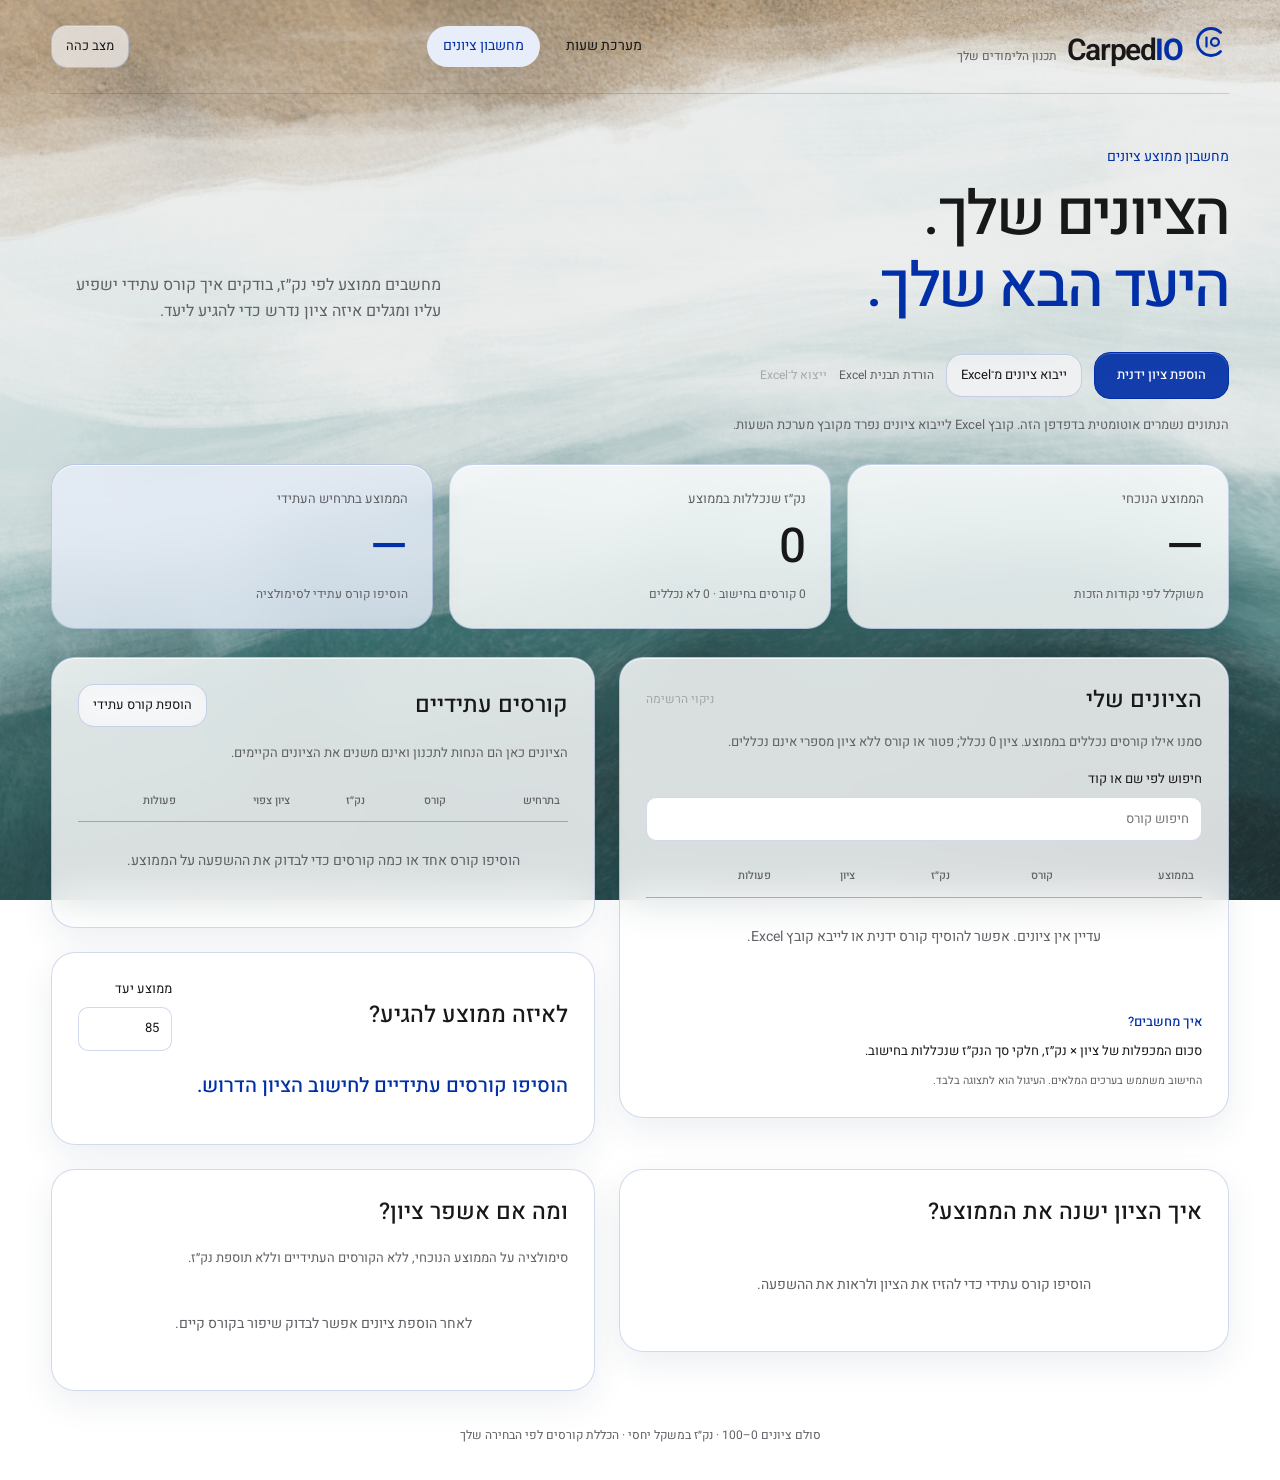
==== web/grades.html @ 7066417d "Initial commit: CarpedIO course schedule optimizer Includes a tech-debt cleanup before the first com" ====
<!doctype html>
<html lang="he" dir="rtl" data-design="cobalt">
<head>
  <meta charset="utf-8" /><meta name="viewport" content="width=device-width, initial-scale=1" />
  <meta name="color-scheme" content="light dark" /><title>CarpedIO — מחשבון ממוצע ציונים</title>
  <link rel="icon" type="image/svg+xml" href="../assets/brand/favicon.svg" />
  <link rel="stylesheet" href="styles/base.css" /><link rel="stylesheet" href="styles/cobalt.css" /><link rel="stylesheet" href="styles/grades.css" />
  <link rel="stylesheet" href="styles/brand.css" />
  <script src="scripts/brand-storage.js"></script>
  <link href="https://fonts.googleapis.com/css2?family=Heebo:wght@400;500;600;700&display=swap" rel="stylesheet" />
  <script>try { document.documentElement.dataset.theme = (globalThis.CarpedIOStorage?.read('carpedio-theme') ?? localStorage.getItem('carpedio-theme')) || (matchMedia('(prefers-color-scheme: dark)').matches ? 'dark' : 'light'); } catch {}</script>
</head>
<body class="grades-page">
  <a class="skip-link" href="#grade-workspace">דילוג למחשבון</a>
  <header class="grade-header">
    <a class="grade-brand" href="index.html" aria-label="CarpedIO — עמוד הבית"><i class="carpedio-symbol" aria-hidden="true"></i><b class="carpedio-wordmark" dir="ltr">Carped<span>IO</span></b><span class="brand-tagline">תכנון הלימודים שלך</span></a>
    <nav aria-label="ניווט ראשי"><a href="index.html#planner">מערכת שעות</a><a href="grades.html" aria-current="page">מחשבון ציונים</a></nav>
    <button class="secondary-button" id="grades-theme" type="button">החלפת מצב תצוגה</button>
  </header>
  <main id="grade-workspace">
    <div class="grade-intro"><div><p class="grade-kicker">מחשבון ממוצע ציונים</p><h1>הציונים שלך.<br><span>היעד הבא שלך.</span></h1></div>
      <p>מחשבים ממוצע לפי נק״ז, בודקים איך קורס עתידי ישפיע עליו ומגלים איזה ציון נדרש כדי להגיע ליעד.</p></div>
    <div class="grade-toolbar">
      <button class="primary-button" id="add-grade" type="button">הוספת ציון ידנית</button>
      <label class="secondary-button grade-upload" for="grade-file">ייבוא ציונים מ־Excel<input class="visually-hidden" id="grade-file" type="file" accept=".xlsx" /></label>
      <a class="text-button" href="/api/grades/template" download="grade-template.xlsx">הורדת תבנית Excel</a>
      <button class="text-button" id="export-grades" type="button" disabled>ייצוא ל־Excel</button>
    </div>
    <div id="grade-notice" class="grade-notice" role="status" aria-live="polite" hidden></div>
    <p id="grade-storage" class="grade-muted">הנתונים נשמרים אוטומטית בדפדפן הזה. קובץ Excel לייבוא ציונים נפרד מקובץ מערכת השעות.</p>
    <div class="grade-stats" aria-live="polite">
      <div class="grade-stat"><span>הממוצע הנוכחי</span><strong id="actual-average">—</strong><small>משוקלל לפי נקודות הזכות</small></div>
      <div class="grade-stat"><span>נק״ז שנכללות בממוצע</span><strong id="actual-credits">0</strong><small id="actual-count">אין קורסים לחישוב</small></div>
      <div class="grade-stat grade-stat-projected"><span>הממוצע בתרחיש העתידי</span><strong id="projected-average">—</strong><small id="projected-delta">הוסיפו קורס עתידי לסימולציה</small></div>
    </div>
    <div class="grade-layout">
      <section class="grade-panel grade-ledger" aria-labelledby="actual-title">
        <div class="grade-panel-heading"><h2 id="actual-title">הציונים שלי</h2><button id="clear-grades" class="text-button" type="button" disabled>ניקוי הרשימה</button></div>
        <p class="grade-muted">סמנו אילו קורסים נכללים בממוצע. ציון 0 נכלל; פטור או קורס ללא ציון מספרי אינם נכללים.</p>
        <label class="grade-filter">חיפוש לפי שם או קוד<input id="grade-filter" type="search" placeholder="חיפוש קורס" /></label>
        <div class="grade-table-scroll"><table class="grade-table"><caption class="visually-hidden">קורסים וציונים נוכחיים</caption><thead><tr><th>בממוצע</th><th>קורס</th><th>נק״ז</th><th>ציון</th><th>פעולות</th></tr></thead><tbody id="actual-rows"></tbody></table></div>
        <p id="actual-empty" class="grade-empty">עדיין אין ציונים. אפשר להוסיף קורס ידנית או לייבא קובץ Excel.</p>
        <p id="grade-duplicates" class="grade-notice" hidden></p>
        <div class="grade-formula"><span>איך מחשבים?</span><p>סכום המכפלות של ציון × נק״ז, חלקי סך הנק״ז שנכללות בחישוב.</p><small>החישוב משתמש בערכים המלאים. העיגול הוא לתצוגה בלבד.</small></div>
      </section>
      <div class="grade-scenarios">
        <section class="grade-panel" aria-labelledby="future-title">
          <div class="grade-panel-heading"><h2 id="future-title">קורסים עתידיים</h2><button id="add-future" class="secondary-button" type="button">הוספת קורס עתידי</button></div>
          <p class="grade-muted">הציונים כאן הם הנחות לתכנון ואינם משנים את הציונים הקיימים.</p>
          <div class="grade-table-scroll"><table class="grade-table"><caption class="visually-hidden">קורסים בתרחיש העתידי</caption><thead><tr><th>בתרחיש</th><th>קורס</th><th>נק״ז</th><th>ציון צפוי</th><th>פעולות</th></tr></thead><tbody id="planned-rows"></tbody></table></div>
          <p id="future-empty" class="grade-empty">הוסיפו קורס אחד או כמה קורסים כדי לבדוק את ההשפעה על הממוצע.</p>
        </section>
        <section class="grade-panel grade-target-panel" aria-labelledby="target-title">
          <div class="grade-panel-heading"><h2 id="target-title">לאיזה ממוצע להגיע?</h2><label class="grade-target-label">ממוצע יעד<input id="grade-target" type="number" min="0" max="100" step="0.01" value="85" required /></label></div>
          <p id="target-result" class="grade-target-result" aria-live="polite">הוסיפו קורסים עתידיים לחישוב הציון הדרוש.</p>
          <p id="target-detail" class="grade-muted"></p>
          <p id="target-maximum" class="grade-muted"></p>
        </section>
      </div>
    </div>
    <div class="grade-analysis-grid">
      <section class="grade-panel" aria-labelledby="impact-title">
        <h2 id="impact-title">איך הציון ישנה את הממוצע?</h2>
        <div id="impact-empty" class="grade-empty">הוסיפו קורס עתידי כדי להזיז את הציון ולראות את ההשפעה.</div>
        <div id="impact-controls" hidden>
          <label>קורס לבדיקה<select id="focus-course"></select></label>
          <div class="grade-slider-label"><label for="scenario-grade">ציון צפוי</label><output id="scenario-value" for="scenario-grade"></output></div>
          <input id="scenario-grade" type="range" min="0" max="100" step="1" value="85" />
          <div class="grade-range-labels"><span>0</span><span>100</span></div>
          <div id="impact-chart"></div>
          <p id="focus-target" class="grade-target-result" aria-live="polite"></p>
          <p class="grade-muted">שאר הקורסים העתידיים נשארים בציונים הצפויים שהזנת. ציר הממוצע מותאם לטווח השינוי. הקו המקווקו, אם מוצג, מסמן את ממוצע היעד.</p>
        </div>
      </section>
      <section class="grade-panel" aria-labelledby="retake-title">
        <h2 id="retake-title">ומה אם אשפר ציון?</h2><p class="grade-muted">סימולציה על הממוצע הנוכחי, ללא הקורסים העתידיים וללא תוספת נק״ז.</p>
        <p id="retake-empty" class="grade-empty">לאחר הוספת ציונים אפשר לבדוק שיפור בקורס קיים.</p>
        <div id="retake-controls" hidden>
          <label>קורס לשיפור<select id="retake-course"></select></label>
          <div class="grade-two-fields"><label>ציון חדש<input id="retake-grade" type="number" min="0" max="100" step="0.1" value="90" /></label>
            <label>איך מחליפים את הציון?<select id="retake-policy"><option value="replace">הציון החדש מחליף את הישן</option><option value="highest">הגבוה מבין שני הציונים</option></select></label></div>
          <p id="retake-result" class="grade-target-result" aria-live="polite"></p>
          <p class="grade-muted">בחרו את הכלל שמתאים למוסד שלכם. השינוי כאן הוא לצורך בדיקה בלבד.</p>
        </div>
      </section>
    </div>
    <div class="grade-undo" id="grade-undo-bar" hidden><span>הרשימה עודכנה.</span><button id="undo-grades" class="secondary-button" type="button">ביטול השינוי האחרון</button></div>
    <footer class="grade-footer">סולם ציונים 0–100 · נק״ז במשקל יחסי · הכללת קורסים לפי הבחירה שלך</footer>
  </main>

  <dialog id="grade-editor" aria-labelledby="grade-editor-title">
    <div class="grade-panel-heading"><h2 id="grade-editor-title">הוספת ציון</h2><button id="close-grade-editor" class="text-button" type="button">סגירה</button></div>
    <form id="grade-record-form">
      <label>שם הקורס<input name="name" required maxlength="200" /></label>
      <label>קוד קורס (אופציונלי)<input name="code" maxlength="80" dir="ltr" /></label>
      <div class="grade-two-fields"><label>נק״ז<input name="credits" type="number" min="0" max="1000" step="any" required /></label><label><span id="editor-grade-label">ציון</span><input name="grade" type="number" min="0" max="100" step="any" /></label></div>
      <label class="grade-check"><input name="included" type="checkbox" checked /><span id="editor-included-label">נכלל בממוצע</span></label>
      <p class="grade-muted" id="editor-grade-help">לפטור או לקורס ללא ציון מספרי, השאירו את הציון ריק והסירו את הסימון.</p>
      <p id="grade-editor-error" class="grade-error" role="alert" hidden></p>
      <button class="primary-button" type="submit">שמירת הקורס</button>
    </form>
  </dialog>
  <dialog id="grade-import-dialog" aria-labelledby="grade-import-title">
    <div class="grade-panel-heading"><h2 id="grade-import-title">בדיקת קובץ הציונים</h2><button id="close-grade-import" class="text-button" type="button">סגירה</button></div>
    <p class="grade-muted" id="grade-import-file"></p>
    <div class="grade-import-options">
      <label>גיליון<select id="import-sheet"></select></label><label>שורת כותרות<select id="import-header"></select></label>
      <label>לאן לייבא?<select id="import-destination"><option value="actual">ציונים קיימים</option><option value="planned">תרחיש עתידי</option></select></label>
      <label>אופן הייבוא<select id="import-mode"><option value="append">הוספה לרשימה</option><option value="replace">החלפת הרשימה</option></select></label>
    </div>
    <h3>התאמת העמודות</h3><div id="import-mapping" class="grade-import-options"></div>
    <p class="grade-muted">בחרו את השורות לייבוא. קורסים ללא ציון מספרי יוצעו כלא נכללים בממוצע. נוסחאות נקראות לפי הערכים שנשמרו ב־Excel.</p>
    <div class="grade-import-actions"><label class="grade-check"><input id="import-select-all" type="checkbox" checked />בחירת כל השורות</label><button id="exclude-import-errors" class="text-button" type="button">ביטול בחירת שורות שגויות</button></div>
    <p id="import-status" role="status" aria-live="polite"></p>
    <div class="grade-table-scroll grade-preview"><table class="grade-table"><caption class="visually-hidden">תצוגה מקדימה של הייבוא</caption><thead><tr><th>לייבא</th><th>שורה</th><th>קורס</th><th>נק״ז</th><th>ציון</th><th>מצב</th></tr></thead><tbody id="import-preview"></tbody></table></div>
    <p id="import-error" class="grade-error" role="alert" hidden></p>
    <button id="commit-import" class="primary-button" type="button" disabled>ייבוא השורות שנבחרו</button>
  </dialog>
  <noscript><p>יש להפעיל JavaScript כדי להשתמש במחשבון.</p></noscript>
  <script type="module" src="scripts/grades.js"></script>
</body></html>
---- web/styles/base.css ----
/* CarpedIO — base styles, cobalt palette, course colors, light and dark modes. */
:root,[data-theme="light"] {
 color-scheme:light;
 --bg:#FFFFFF;--surface:#FFFFFF;--surface-soft:#F7F7F8;--glass:rgba(255,255,255,.95);
 --ink:#181818;--muted:#606066;--faint:#606066;--line:#D5D5DA;
 --accent:#002FA7;--accent-soft:#E7EDF9;--on-accent:#FFFFFF;--button:#002FA7;--button-hover:#002684;
 --signal:#E7EDF9;--signal-ink:#002FA7;--metal:#002FA7;--focus:#556e36;
 --shadow:none;--float-shadow:0 28px 60px rgba(24,35,16,.16);
 --error:#8e3428;--error-bg:#f8e3dc;--overlay:rgba(15,22,12,.6);
 --event-0:#e0eacf;--event-ink-0:#384c26;--event-edge-0:#8c9f6a;
 --event-1:#e5e2ef;--event-ink-1:#56466c;--event-edge-1:#a399b6;
 --event-2:#eee2d2;--event-ink-2:#73512c;--event-edge-2:#b89a76;
 --event-3:#dce9e7;--event-ink-3:#305b59;--event-edge-3:#7caaa5;
 --event-4:#efdedc;--event-ink-4:#774e47;--event-edge-4:#b5867f;
 --card-one:#E7EDF9;--card-two:#F0F0F2;--card-three:#D6E0F5;--card-ink:#181818;--card-line:rgba(33,44,28,.19);
 
 --radius:0px;--ease:cubic-bezier(.22,1,.36,1);--page-gutter:4.4vw;--header-height:88px;
}
[data-theme="dark"] {
 color-scheme:dark;
 --bg:#15171D;--surface:#1B1F29;--surface-soft:#252B39;--glass:rgba(21,23,29,.95);
 --ink:#F2F3F7;--muted:#B1B8C7;--faint:#B1B8C7;--line:#424A5B;
 --accent:#9AB8FF;--accent-soft:#293958;--on-accent:#122652;--button:#9AB8FF;--button-hover:#BAD0FF;
 --signal:#293958;--signal-ink:#F2F3F7;--metal:#9AB8FF;--focus:#d1e4ad;
 --shadow:0 4px 20px rgba(0,0,0,.08);--float-shadow:0 28px 60px rgba(0,0,0,.4);
 --error:#f2b6a5;--error-bg:#412b23;--overlay:rgba(0,0,0,.7);
 --event-0:#313d25;--event-ink-0:#deebc6;--event-edge-0:#879b64;
 --event-1:#36313d;--event-ink-1:#ded3eb;--event-edge-1:#9986ae;
 --event-2:#42382b;--event-ink-2:#ead8bb;--event-edge-2:#ad9270;
 --event-3:#293c39;--event-ink-3:#c2dfd7;--event-edge-3:#83a69e;
 --event-4:#42312c;--event-ink-4:#ebc8bc;--event-edge-4:#ba8c7c;
 --card-one:#293958;--card-two:#2D3443;--card-three:#28334E;--card-ink:#F2F3F7;--card-line:rgba(33,44,28,.2);
 
}
*,*::before,*::after{box-sizing:border-box}
html{scroll-behavior:smooth;scroll-padding-top:calc(var(--header-height) + 20px)}
body{margin:0;background:var(--bg);color:var(--ink);font:14px/1.65 "Heebo","Arial",sans-serif;-webkit-font-smoothing:antialiased}
body,header,section,footer,button,input,a,div,span,p,h1,h2,h3,svg{transition:background-color .45s var(--ease),color .45s var(--ease),border-color .45s var(--ease),box-shadow .45s var(--ease)}
button,input{font:inherit}button{cursor:pointer}button:disabled{cursor:not-allowed;opacity:.45}
a{color:inherit;text-decoration:none}button,a{-webkit-tap-highlight-color:transparent}
h1,h2,h3,h4,p{margin:0}h2,h3,h4{font-weight:500}svg{width:20px;height:20px;fill:none;stroke:currentColor;stroke-width:1.5;stroke-linecap:round;stroke-linejoin:round;flex-shrink:0}
button{transition:background-color .3s var(--ease),color .3s var(--ease),border-color .3s var(--ease),transform .4s var(--ease),box-shadow .4s var(--ease)}
button:active:not(:disabled){transform:scale(.98)}
:focus-visible{outline:2px solid var(--focus);outline-offset:5px}
::selection{background:var(--accent);color:var(--bg)}
[hidden]{display:none!important}
.visually-hidden{position:absolute;width:1px;height:1px;padding:0;margin:-1px;overflow:hidden;clip-path:inset(50%);white-space:nowrap;border:0}
.skip-link{position:fixed;top:-90px;right:20px;background:var(--surface);padding:15px;z-index:100}.skip-link:focus{top:10px}
.site-header{position:sticky;top:0;z-index:20;height:var(--header-height);padding:0 var(--page-gutter);display:flex;align-items:center;justify-content:space-between;gap:25px;border-bottom:1px solid var(--line);background:var(--bg)}
.site-header.is-scrolled{background:var(--glass);backdrop-filter:blur(18px);box-shadow:var(--shadow)}
.brand{display:flex;align-items:center;gap:12px;font:600 36px/1 Arial,sans-serif;letter-spacing:-2.5px}.brand-dot{color:var(--metal)}
.brand-symbol{display:flex;gap:3px;align-items:end;width:24px;height:26px;transform:skewY(-18deg)}.brand-symbol i{display:block;width:5px;height:100%;background:var(--accent)}.brand-symbol i:nth-child(2){height:72%}.brand-symbol i:nth-child(3){height:44%}
.header-nav{display:flex;gap:35px;font-size:12px}.header-nav a{position:relative;padding:10px 0;color:var(--muted)}.header-nav a::after{content:"";height:1px;position:absolute;bottom:2px;inset-inline:0;background:var(--ink);transform:scaleX(0);transform-origin:right;transition:transform .4s var(--ease)}.header-nav a:hover::after,.header-nav a[aria-current="location"]::after{transform:scaleX(1)}.header-nav a:hover{color:var(--ink)}
.header-actions{display:flex;align-items:center;gap:18px}.header-divider{height:19px;width:1px;background:var(--line)}
.icon-button{display:inline-grid;place-items:center;width:38px;height:38px;border:1px solid var(--line);border-radius:50%;background:transparent;color:var(--ink);padding:0;font-size:25px}.icon-button:hover{background:var(--accent-soft);transform:rotate(-12deg)}
.sun-icon{display:none}[data-theme="dark"] .sun-icon{display:block}[data-theme="dark"] .moon-icon{display:none}
.text-button{border:0;background:transparent;color:var(--muted);padding:5px 0;font-size:12px}.text-button:hover{color:var(--accent)}
.motion-toggle{display:flex;align-items:center;gap:7px;font-size:11px}.motion-toggle>span:first-child{font-size:16px}
.page-shell{width:100%;overflow:clip}
.hero{position:relative;margin:0 var(--page-gutter);min-height:min(800px,calc(100svh - 88px));display:grid;grid-template-columns:1fr 1fr;align-items:center;padding:86px 0 80px;isolation:isolate}
.hero-topline{position:absolute;inset:28px 0 auto;display:flex;justify-content:space-between;align-items:center;gap:20px}
.eyebrow{display:flex;align-items:center;gap:10px;font:10px/1.5 "Heebo",Arial,sans-serif;letter-spacing:.12em;color:var(--muted)}
.status-dot{display:inline-block;width:6px;height:6px;background:var(--accent);border-radius:50%;flex-shrink:0}
.edition{font-size:9px;color:var(--muted);letter-spacing:.15em}
.hero-copy{position:relative;z-index:2;padding-top:30px}
.hero-kicker{font-size:13px;margin-bottom:23px;color:var(--muted)}
h1{font-size:clamp(70px,8.1vw,132px);font-weight:400;line-height:1.08;letter-spacing:-.07em}
.title-line{display:block}.title-accent{color:var(--accent)}
.hero-description{font-size:17px;font-weight:300;line-height:1.85;margin-top:30px;color:var(--muted)}
.hero-actions{display:flex;align-items:center;gap:28px;margin-top:33px}
.hero-cta{display:inline-flex;align-items:center;gap:30px;border:1px solid var(--button);background:var(--button);color:var(--on-accent);padding:8px 22px 8px 8px;border-radius:40px;font-size:13px;white-space:nowrap;transition:gap .4s var(--ease),background-color .4s var(--ease)}
.circle-arrow{display:grid;place-items:center;width:38px;height:38px;border-radius:50%;background:var(--on-accent);color:var(--button);font-size:25px;transition:transform .45s var(--ease)}
.hero-cta:hover{gap:40px;background:var(--button-hover)}.hero-cta:hover .circle-arrow{transform:rotate(-45deg)}
.hero-secondary{font-size:12px;border-bottom:1px solid var(--line);padding:10px 0}.hero-secondary span{margin-inline-start:10px}
.hero-art{position:relative;aspect-ratio:1/1;width:100%;max-width:670px;transform:translateY(var(--art-scroll,0px));direction:ltr;justify-self:center}
.hero-art::before{content:"";position:absolute;inset:4%;background:radial-gradient(ellipse,var(--sculpture-glow),transparent 65%);z-index:-1}
.sculpture-wrap{width:100%;height:100%;transform:perspective(1000px) rotateX(var(--tilt-y,0deg)) rotateY(var(--tilt-x,0deg));transition:transform .7s var(--ease)}
.time-sculpture{width:100%;height:100%;overflow:visible;stroke:none;filter:drop-shadow(0 32px 25px var(--sculpture-glow))}
.sculpture-faces polygon{fill:color-mix(in srgb,var(--sculpture-highlight) var(--facet),var(--sculpture-shadow));stroke:color-mix(in srgb,var(--sculpture-highlight) var(--facet),var(--sculpture-shadow));stroke-width:.4}
.sculpture-orbit{stroke:var(--line);stroke-width:.65;fill:none}.orbit-point{fill:var(--accent)}
.art-coordinate{position:absolute;inset:6% 5% auto;display:flex;justify-content:space-between;font-size:9px;letter-spacing:.1em;color:var(--muted)}
.orbit-caption{position:absolute;bottom:16%;left:4%;display:flex;gap:14px;align-items:center;font:italic 16px/1.2 Georgia,serif;color:var(--accent)}
.orbit-mark{font:40px/1 Arial,sans-serif;display:block}.art-baseline{position:absolute;bottom:5%;left:20%;font-size:8px;letter-spacing:.2em;color:var(--muted)}
.art-cross{position:absolute;color:var(--metal);font:20px monospace}.cross-one{right:2%;top:30%}.cross-two{left:9%;top:25%}
.hero-bottom{position:absolute;inset:auto 0 0;padding:21px 0;border-top:1px solid var(--line);display:flex;justify-content:space-between;gap:16px;color:var(--muted);font-size:10px}
.hero-bottom>span:last-child{font-size:9px;letter-spacing:.12em}.scroll-cue{display:flex;align-items:center;gap:24px}.scroll-cue>span:last-child{font-size:17px}
.rhythms-section{padding:110px var(--page-gutter) 95px}
.editorial-heading{display:grid;grid-template-columns:1fr 1.6fr .8fr;align-items:start;gap:30px;margin-bottom:46px}
.editorial-heading h2{font-size:clamp(30px,3.5vw,54px);line-height:1.3;letter-spacing:-.04em}.editorial-heading h2 span{color:var(--muted)}.editorial-heading p{color:var(--muted);font-size:13px;padding-top:8px}
.rhythm-grid{display:grid;grid-template-columns:repeat(3,1fr);gap:18px}
.rhythm-card{display:flex;flex-direction:column;align-items:stretch;text-align:start;border:1px solid transparent;border-radius:3px;background:var(--card-one);color:var(--card-ink);padding:25px 28px;min-width:0;position:relative;overflow:hidden}
.rhythm-morning{background:var(--card-two)}.rhythm-flow{background:var(--card-three)}
.rhythm-card:hover{transform:translateY(-7px)}.rhythm-card[aria-pressed="true"]{outline:2px solid var(--accent);outline-offset:5px}
.rhythm-top{display:flex;justify-content:space-between;align-items:center;font-size:9px;letter-spacing:.08em}.card-arrow{display:grid;place-items:center;border:1px solid var(--card-line);width:34px;height:34px;border-radius:50%;font-size:21px;transition:transform .4s var(--ease)}.rhythm-card:hover .card-arrow{transform:rotate(-45deg)}
.rhythm-art{position:relative;display:flex;align-items:center;justify-content:center;gap:8px;height:140px;margin:16px 0 10px}
.rhythm-art i{display:block;border:1px solid var(--card-ink);width:29px;height:75px;border-radius:30px;opacity:.7;transition:transform .7s var(--ease),height .7s var(--ease);transform:rotate(24deg)}
.rhythm-compact .rhythm-art i:nth-child(2){height:95px}.rhythm-compact .rhythm-art i:nth-child(3){height:110px}.rhythm-compact .rhythm-art i:nth-child(4){height:95px}
.rhythm-compact .rhythm-art i:nth-child(n+4){border-style:dashed;opacity:.28}
.rhythm-morning .rhythm-art i{position:absolute;width:110px;height:110px;border-radius:50%;transform:translateX(calc((var(--i) - 2)*13px)) scale(calc(.6 + var(--i)*.1))}
.rhythm-art i:nth-child(1){--i:0}.rhythm-art i:nth-child(2){--i:1}.rhythm-art i:nth-child(3){--i:2}.rhythm-art i:nth-child(4){--i:3}.rhythm-art i:nth-child(5){--i:4}
.rhythm-flow .rhythm-art{gap:0}.rhythm-flow .rhythm-art i{width:48px;height:62px;transform:rotate(-24deg);margin-inline:-6px;border-radius:45%}
.rhythm-card:hover .rhythm-art{--hover:1}.rhythm-compact:hover .rhythm-art i{transform:rotate(0)}.rhythm-morning:hover .rhythm-art i{transform:translateX(calc((var(--i) - 2)*19px)) scale(calc(.6 + var(--i)*.1))}.rhythm-flow:hover .rhythm-art i{transform:rotate(0)}
.rhythm-title{font-size:27px;font-weight:400;letter-spacing:-.025em}.rhythm-description{font-size:12px;line-height:1.7;margin-top:5px;opacity:.8}
.rhythm-action{display:flex;justify-content:space-between;align-items:center;font-size:11px;border-top:1px solid var(--card-line);padding-top:14px;margin-top:24px}.rhythm-action>span{font-size:21px}
.planner-section{margin:0 var(--page-gutter);padding:55px 0 85px;border-top:1px solid var(--line)}
.workspace-heading{display:flex;align-items:end;justify-content:space-between;gap:30px;margin-bottom:33px}.workspace-heading h2{font-size:clamp(35px,4.2vw,64px);line-height:1.3;letter-spacing:-.045em;margin-top:18px}.workspace-heading h2 span{color:var(--accent)}.workspace-heading>p{font-size:13px;color:var(--muted);padding-bottom:6px}
.planner-steps{display:flex;align-items:center;gap:35px;border-block:1px solid var(--line);padding:17px 0;margin-bottom:27px;font-size:12px}.planner-steps a{display:flex;gap:10px;align-items:center}.planner-steps span{font:10px monospace;color:var(--metal)}.planner-steps a:hover{color:var(--accent)}
.workspace{display:grid;grid-template-columns:300px minmax(0,1fr);align-items:start;gap:28px;outline:0}
.sidebar{display:grid;gap:23px}.panel{background:var(--surface);border:1px solid var(--line);border-radius:var(--radius)}
.course-panel,.preferences-panel{padding:24px}.panel-heading{display:flex;align-items:center;justify-content:space-between;gap:10px}.panel-heading h3{font-size:18px;font-weight:400}.count-badge{display:grid;place-items:center;min-width:26px;height:26px;border:1px solid var(--line);border-radius:50%;font-size:10px}
.section-description{font-size:11px;color:var(--muted);margin-top:7px;overflow-wrap:anywhere}
.upload-zone{position:relative;display:flex;align-items:center;gap:11px;border:1px dashed var(--line);background:var(--surface-soft);padding:16px 12px;margin-top:23px;cursor:pointer;border-radius:3px}
.upload-zone svg{width:20px;color:var(--accent)}.upload-zone strong{display:block;font-size:12px;font-weight:500}.upload-zone small{display:block;font-size:9px;color:var(--muted);margin-top:4px}.upload-zone:hover,.upload-zone.dragging{background:var(--accent-soft);border-color:var(--accent)}.upload-zone:focus-within{outline:2px solid var(--focus);outline-offset:4px}
.course-tools{display:flex;justify-content:space-between;padding:18px 0 5px}.course-tools .text-button{font-size:10px}
.course-row{display:flex;align-items:center;gap:10px;padding:14px 0;border-bottom:1px solid var(--line);cursor:pointer}.course-row:last-child{border:0}.course-row input{width:15px;height:15px;margin:0;accent-color:var(--accent);flex-shrink:0}.course-copy{flex:1;min-width:0}.course-name{display:block;font-size:12px;font-weight:500;overflow-wrap:anywhere}.course-meta{display:block;font-size:9px;color:var(--muted);margin-top:4px}.course-dot{width:7px;height:7px;border-radius:50%;background:var(--event-edge)}
.course-total{display:flex;justify-content:space-between;font-size:11px;color:var(--muted);border-top:1px solid var(--line);padding-top:17px;margin-top:12px}.course-total strong{font-size:15px;font-weight:400;color:var(--ink)}
.file-format{font-size:10px;color:var(--muted);margin-top:18px}.file-format summary{cursor:pointer}.file-format p{padding-top:10px;overflow-wrap:anywhere}.file-format a{display:inline-block;text-decoration:underline;margin-top:12px;color:var(--accent)}
fieldset{border:0;margin:0;padding:0;min-width:0}.time-preference{display:flex;justify-content:space-between;align-items:center;gap:6px;font-size:11px;border-bottom:1px solid var(--line);padding:23px 0}
input[type="time"]{width:106px;border:1px solid var(--line);border-radius:2px;background:var(--surface-soft);color:var(--ink);padding:8px 5px;direction:ltr;font-size:12px}
.weight-control{margin-top:19px}.weight-label{display:flex;justify-content:space-between;font-size:12px;margin-bottom:9px}.weight-label output{font-size:11px;color:var(--muted);font-variant-numeric:tabular-nums}
input[type="range"]{appearance:none;width:100%;height:3px;border:0;border-radius:0;background:var(--line);margin:9px 0;cursor:pointer;vertical-align:middle}
input[type="range"]::-webkit-slider-thumb{appearance:none;width:12px;height:12px;border-radius:50%;background:var(--accent);border:2px solid var(--surface)}
input[type="range"]::-moz-range-thumb{width:10px;height:10px;border-radius:50%;background:var(--accent);border:2px solid var(--surface)}
.range-hint{display:flex;justify-content:space-between;font-size:9px;color:var(--faint);margin:12px 0 26px}
.primary-button{display:flex;align-items:center;justify-content:space-between;width:100%;border:1px solid var(--button);border-radius:3px;background:var(--button);color:var(--on-accent);padding:15px 17px;font-size:13px;font-weight:500}.primary-button:hover:not(:disabled){background:var(--button-hover);transform:translateY(-2px)}.button-arrow{font-size:23px;line-height:1}
.privacy-note{font-size:9px;text-align:center;color:var(--muted);margin-top:14px}
.results{min-width:0;scroll-margin-top:0}.results-topline{display:flex;align-items:center;justify-content:space-between;gap:10px;margin-bottom:18px}.results-topline .eyebrow{letter-spacing:0;font-size:12px}.result-status{font-size:10px;border:1px solid var(--line);border-radius:30px;padding:4px 10px;color:var(--muted)}
.metrics{display:grid;grid-template-columns:repeat(3,1fr);border:1px solid var(--line);margin-bottom:24px;background:var(--surface)}
.metric{padding:22px;min-width:0;border-inline-end:1px solid var(--line)}.metric:last-child{border:0}.metric>span{font-size:11px;color:var(--muted)}.metric strong{display:block;font-size:48px;line-height:1.3;font-weight:300;letter-spacing:-.06em;margin:12px 0 4px;font-variant-numeric:tabular-nums}.metric:first-child{background:var(--accent-soft)}.metric:first-child strong{color:var(--accent)}.metric small{display:block;font-size:9px;color:var(--muted)}
.calendar-panel{overflow:hidden}.calendar-toolbar{display:flex;align-items:center;justify-content:space-between;gap:15px;padding:26px}.calendar-toolbar h3{font-size:23px;font-weight:400;letter-spacing:-.025em}.small{font-size:8px;letter-spacing:.16em;direction:ltr;justify-content:end;margin-bottom:8px}
.secondary-button{display:inline-flex;align-items:center;justify-content:center;gap:10px;background:transparent;border:1px solid var(--line);border-radius:2px;color:var(--ink);font-size:11px;padding:10px 14px}.secondary-button svg{width:15px;height:15px}.secondary-button:hover:not(:disabled){background:var(--accent-soft);border-color:var(--accent)}
.calendar-scroll{overflow-x:auto;padding:0 22px;scrollbar-color:var(--metal) var(--surface-soft);scrollbar-width:thin}.calendar{min-width:590px;direction:rtl}
.calendar-head{display:grid;grid-template-columns:45px repeat(5,minmax(0,1fr));border-bottom:1px solid var(--line)}.day-head{padding:14px 0 19px;text-align:center;color:var(--muted);font-size:12px}.day-head small{display:block;font:8px/1.5 Arial,sans-serif;letter-spacing:.14em;margin-top:4px;color:var(--faint)}
.calendar-body{position:relative;display:grid;grid-template-columns:45px repeat(5,minmax(0,1fr))}.time-rail{position:relative}.hour-label{position:absolute;right:0;transform:translateY(-50%);font-size:9px;direction:ltr;color:var(--faint);font-variant-numeric:tabular-nums}.hour-label:first-child{transform:none}
.day-column{position:relative;border-inline-start:1px solid var(--line);background-image:repeating-linear-gradient(to bottom,transparent 0,transparent calc(var(--hour-height) - 1px),var(--line) calc(var(--hour-height) - 1px),var(--line) var(--hour-height))}
.session{position:absolute;display:flex;flex-direction:column;align-items:start;gap:4px;padding:10px 8px;text-align:start;border:1px solid var(--event-edge);border-inline-start:3px solid var(--event-edge);border-radius:3px;background:var(--event-bg);color:var(--event-ink);overflow:hidden;min-width:0}
.session:hover{z-index:2;transform:translateY(-2px);box-shadow:var(--shadow);filter:brightness(1.06)}.session-time{direction:ltr;font-size:9px;font-variant-numeric:tabular-nums}.session-name{font-size:11px;line-height:1.4;font-weight:500;overflow-wrap:anywhere}.session-type{font-size:9px}.session.compact{padding:3px 5px;gap:1px}.session.compact .session-type{display:none}.session.compact .session-name{font-size:10px}
.free-day{position:absolute;top:40%;inset-inline:0;text-align:center;color:var(--faint);font-size:10px}.free-day span{display:block;font-size:24px;font-weight:300;margin-bottom:8px;color:var(--metal)}
.calendar-footer{border-top:1px solid var(--line);padding:16px 24px;display:flex;justify-content:space-between;gap:12px;color:var(--muted);font-size:10px}.calendar-footer>span:first-child{display:flex;gap:8px;align-items:center}
.alternatives-heading{display:flex;justify-content:space-between;align-items:center;gap:12px;margin:30px 0 17px}.alternatives-heading h3{font-size:16px;font-weight:400}.quiet{font-size:11px;color:var(--muted)}
.alternatives{display:grid;grid-template-columns:repeat(3,minmax(0,1fr));gap:12px}.alternative{display:block;text-align:start;padding:19px 16px;background:var(--surface);color:var(--ink);border:1px solid var(--line);border-radius:2px;position:relative}.alternative:hover{transform:translateY(-4px);border-color:var(--accent)}.alternative[aria-pressed="true"]{border-color:var(--accent);background:var(--accent-soft)}.alternative-top{display:flex;justify-content:space-between;align-items:center;gap:5px;font-size:11px}.alternative-score{font-size:26px;color:var(--accent);font-weight:300;letter-spacing:-.04em}.alternative-meta{display:block;font-size:10px;color:var(--muted);margin-top:14px}.alternative-tag{display:block;font-size:9px;color:var(--accent);margin-top:10px}.more-results{display:block;margin:18px auto}
.result-explanation{font-size:10px;line-height:1.8;color:var(--faint);margin:20px 2px 0}
.empty-state{min-height:430px;display:flex;flex-direction:column;align-items:center;justify-content:center;text-align:center;padding:30px}.empty-symbol{font-size:55px;color:var(--metal);margin-bottom:17px}.empty-state h4{font-size:22px;font-weight:300}.empty-state p{font-size:12px;color:var(--muted);margin-top:13px;max-width:350px}
.notice{font-size:12px;padding:15px 18px;background:var(--accent-soft);color:var(--accent);border-inline-start:2px solid var(--accent);margin-bottom:25px}.notice.error{background:var(--error-bg);color:var(--error);border-color:var(--error)}
.approach-section{display:grid;grid-template-columns:1fr 1fr;gap:10%;padding:85px var(--page-gutter);border-top:1px solid var(--line);background:var(--surface)}
.approach-title h2{font-size:clamp(35px,4vw,60px);line-height:1.3;letter-spacing:-.04em;margin:24px 0 32px}.approach-title h2 span{color:var(--muted)}
.approach-item{display:flex;align-items:start;gap:30px;border-bottom:1px solid var(--line);padding:25px 0}.approach-item:first-child{padding-top:0}.approach-item h3{font-size:20px;font-weight:400;margin-bottom:9px}.approach-item p{font-size:13px;color:var(--muted);max-width:380px;line-height:1.9}.approach-number{font:11px/2 monospace;color:var(--metal)}
.site-footer{padding:60px var(--page-gutter) 0;background:var(--accent-soft)}.footer-top{display:flex;align-items:center;justify-content:space-between;gap:30px}.footer-top p{font-size:26px;line-height:1.5;font-weight:300}.footer-top p span{color:var(--muted)}
.footer-cta{display:grid;place-items:center;width:70px;height:70px;border:1px solid var(--line);border-radius:50%;font-size:35px;transition:transform .45s var(--ease),background-color .45s var(--ease)}.footer-cta:hover{transform:rotate(-45deg);background:var(--surface)}
.footer-wordmark{font:500 clamp(110px,25vw,450px)/1.08 Arial,sans-serif;letter-spacing:-.085em;position:relative;margin:35px 0 0;user-select:none;color:var(--ink)}.footer-wordmark span{font-size:.15em;vertical-align:top;letter-spacing:0;display:inline-block;margin-top:.5em;margin-left:.4em}
.footer-bottom{display:flex;justify-content:space-between;align-items:center;gap:20px;padding:23px 0;border-top:1px solid var(--line);font-size:10px;color:var(--muted)}.footer-bottom>span:first-child{font-size:9px;letter-spacing:.1em}
dialog{width:min(510px,calc(100% - 32px));max-height:85svh;background:var(--surface);color:var(--ink);border:1px solid var(--line);border-radius:4px;padding:30px;box-shadow:var(--float-shadow)}dialog::backdrop{background:var(--overlay);backdrop-filter:blur(8px)}.dialog-top{display:flex;align-items:center;justify-content:space-between;gap:20px;margin-bottom:28px}dialog h2{font-size:27px;font-weight:400;margin-bottom:20px}dialog p{color:var(--muted);font-size:14px;line-height:1.9;margin-top:14px}dialog dl{display:grid;grid-template-columns:100px 1fr;gap:14px;font-size:14px}dialog dt{color:var(--muted)}dialog dd{margin:0;overflow-wrap:anywhere}
.results[aria-busy="true"] .calendar-panel{opacity:.6}.results[aria-busy="true"] .result-status::before{content:"";display:inline-block;width:8px;height:8px;border:1px solid var(--accent);border-right-color:transparent;border-radius:50%;margin-inline-end:8px;animation:spin .8s linear infinite}
@keyframes spin{to{transform:rotate(360deg)}}
@keyframes title-enter{from{opacity:0;transform:translateY(28px);filter:blur(5px)}to{opacity:1;transform:none;filter:none}}
@keyframes sculpture-enter{from{opacity:0;transform:translateY(30px) rotate(-8deg)}to{opacity:1;transform:none}}
html:not([data-motion="off"]) .title-line{animation:title-enter 1s .08s var(--ease) both}
html:not([data-motion="off"]) .title-line:nth-child(2){animation-delay:.2s}
html:not([data-motion="off"]) .time-sculpture{animation:sculpture-enter 1.5s .15s var(--ease) both}
.reveal{opacity:1;transform:none}
html[data-motion="on"] .reveal.is-waiting{opacity:0;transform:translateY(22px)}
html[data-motion="on"] .reveal{transition:opacity .8s var(--ease),transform .8s var(--ease)}
html[data-motion="off"]{scroll-behavior:auto}
html[data-motion="off"] *,html[data-motion="off"] *::before,html[data-motion="off"] *::after{animation:none!important;transition:none!important}
html[data-motion="off"] .hero-art,html[data-motion="off"] .sculpture-wrap,html[data-motion="off"] .reveal{transform:none!important;opacity:1!important}

/* Responsive layouts retain a direct path to the planner on small screens. */
@media(min-width:1600px){.page-shell{max-width:1920px;margin:auto}.site-header{padding-inline:max(var(--page-gutter),calc((100vw - 1740px)/2))}.hero{min-height:800px}.workspace{grid-template-columns:340px minmax(0,1fr);gap:38px}.calendar-toolbar h3{font-size:28px}.session-name{font-size:13px}}
@media(max-width:1100px){.hero-actions{gap:16px}.hero-cta{gap:18px;padding-inline-start:15px}.hero-secondary{font-size:10px}.hero-description{font-size:15px}.workspace{grid-template-columns:275px minmax(0,1fr);gap:20px}.course-panel,.preferences-panel{padding:19px}.calendar-toolbar{padding:22px 18px}.calendar-toolbar h3{font-size:19px}.metric{padding:18px 13px}.metric strong{font-size:40px}.editorial-heading{grid-template-columns:1fr 1.6fr}.editorial-heading>p{grid-column:2;margin-top:-10px}.rhythm-card{padding:21px}.rhythm-title{font-size:23px}.alternatives{grid-template-columns:1fr}.alternative-top{justify-content:start;gap:20px}.alternative-tag{position:absolute;inset-inline-end:18px;top:18px}.alternative-meta{margin-top:6px}.rhythms-section{padding-block:80px}}
@media(max-width:800px){:root{--page-gutter:24px;--header-height:76px}.header-nav{gap:22px}.header-nav a{font-size:11px}.hero{min-height:620px;padding-block:90px}.hero-copy{padding-top:0}h1{font-size:clamp(55px,8.5vw,74px)}.hero-actions{align-items:start;flex-direction:column;gap:12px}.hero-art{width:115%;margin-inline-end:-15%;align-self:center}.orbit-caption{font-size:12px;left:12%;bottom:12%}.orbit-mark{font-size:30px}.art-coordinate{font-size:7px}.art-baseline{font-size:6px}.hero-bottom>span:last-child{display:none}.hero-kicker{font-size:11px}.hero-description{font-size:14px}.workspace{grid-template-columns:1fr}.sidebar{grid-template-columns:1fr 1fr;align-items:start;gap:20px}.results{margin-top:22px}.editorial-heading{grid-template-columns:1fr 1.6fr}.editorial-heading .eyebrow{font-size:8px}.rhythm-grid{gap:12px}.rhythm-card{padding:16px}.rhythm-top{font-size:7px}.card-arrow{width:27px;height:27px}.rhythm-title{font-size:21px}.rhythm-description{font-size:11px;min-height:37px}.rhythm-art{transform:scale(.8);margin-inline:-20px}.rhythm-action{font-size:10px}.alternatives{grid-template-columns:repeat(3,1fr)}.alternative-top{justify-content:space-between;gap:5px}.alternative-tag{position:static}.alternative-meta{margin-top:14px}.approach-section{gap:35px;padding-block:65px}.approach-title .eyebrow{font-size:8px}.approach-item{gap:16px}.approach-item h3{font-size:18px}.approach-item p{font-size:12px}}
@media(max-width:560px){:root{--page-gutter:20px;--header-height:70px}.site-header{gap:15px}.brand{font-size:30px}.brand-symbol{height:22px;width:20px}.header-nav{margin-inline-start:auto}.header-nav a{display:none}.header-nav a:first-child{display:block;font-size:11px}.header-actions{gap:11px}.header-divider,.motion-label{display:none}.motion-toggle>span:first-child{font-size:15px}.icon-button{width:33px;height:33px}.hero{min-height:auto;display:flex;flex-direction:column;align-items:stretch;padding:68px 0 62px}.hero-topline{top:20px}.hero-topline .eyebrow{font-size:8px;letter-spacing:.08em}.edition{font-size:7px;letter-spacing:0}.hero-kicker{margin-bottom:15px;font-size:11px}.hero-copy{padding-top:14px}h1{font-size:clamp(57px,15.6vw,85px);line-height:1.08}.hero-description{margin-top:22px;font-size:14px;line-height:1.7}.hero-actions{flex-direction:row;align-items:center;gap:18px;margin-top:25px;flex-wrap:wrap}.hero-cta{font-size:11px;gap:20px;padding:6px 15px 6px 6px}.hero-cta:hover{gap:20px}.circle-arrow{width:32px;height:32px;font-size:20px}.hero-secondary{font-size:10px}.hero-art{width:90%;max-width:360px;aspect-ratio:1.3;margin:-8px auto 0;align-self:center}.sculpture-wrap{height:100%;width:100%}.art-coordinate{display:none}.art-baseline{bottom:0%;font-size:6px}.orbit-caption{bottom:10%;left:0;font-size:10px}.orbit-mark{font-size:25px}.art-cross{font-size:15px}.hero-bottom{padding:15px 0;font-size:9px}.scroll-cue{gap:15px}.rhythms-section{padding-block:60px}.editorial-heading{display:block;margin-bottom:28px}.editorial-heading .eyebrow{font-size:9px;margin-bottom:18px}.editorial-heading h2{font-size:34px}.editorial-heading>p{font-size:12px;margin:13px 0 0}.editorial-heading>p br{display:none}.rhythm-grid{grid-template-columns:1fr;gap:13px}.rhythm-card{padding:20px 23px;min-height:208px;display:grid;grid-template-columns:1fr 106px;grid-template-rows:auto 1fr auto auto;column-gap:10px}.rhythm-top{grid-column:1/-1;font-size:9px;margin-bottom:15px}.rhythm-art{grid-column:2;grid-row:2/4;height:75px;margin:10px -15px 0;transform:scale(.66)}.rhythm-title{grid-column:1;grid-row:2;align-self:end;font-size:25px}.rhythm-description{grid-column:1;grid-row:3;font-size:11px;min-height:0;max-width:200px}.rhythm-action{grid-column:1/-1;margin-top:18px;padding-top:10px;font-size:11px}.planner-section{padding-block:25px 60px}.workspace-heading{display:block;margin-top:8px;margin-bottom:25px}.workspace-heading h2{font-size:39px;margin-top:15px}.workspace-heading>p{font-size:12px;margin-top:12px}.workspace-heading>p br{display:none}.planner-steps{justify-content:space-between;gap:8px;font-size:10px;padding:15px 0}.planner-steps a{gap:6px}.planner-steps span{font-size:9px}.sidebar{grid-template-columns:1fr;gap:17px}.course-panel,.preferences-panel{padding:23px}.panel-heading h3{font-size:20px}.course-name{font-size:13px}.course-meta{font-size:10px}.weight-label{font-size:13px}.weight-control{margin-top:23px}.results-topline .eyebrow{font-size:11px}.result-status{font-size:9px}.metric{padding:17px 10px}.metric>span{font-size:9px}.metric strong{font-size:34px}.metric small{font-size:8px;line-height:1.65}.calendar-toolbar{padding:20px 16px;gap:8px}.calendar-toolbar h3{font-size:18px}.small{font-size:7px}.secondary-button{padding:9px 11px;font-size:10px}.calendar-scroll{padding-inline:12px}.calendar-footer{padding:14px 12px;font-size:9px}.alternatives-heading{display:block;margin-top:25px}.alternatives-heading h3{font-size:16px;margin-bottom:5px}.alternatives-heading .quiet{font-size:10px}.alternatives{grid-template-columns:1fr}.alternative{padding:16px}.alternative-top{justify-content:start;gap:22px}.alternative-tag{position:absolute;inset-inline-end:16px;top:14px}.alternative-meta{margin-top:6px}.approach-section{grid-template-columns:1fr;gap:30px;padding-block:55px}.approach-title h2{font-size:39px;margin:20px 0 24px}.approach-title .eyebrow{font-size:9px}.approach-item{gap:22px;padding:23px 0}.approach-item h3{font-size:20px}.approach-item p{font-size:13px}.site-footer{padding-top:40px}.footer-top p{font-size:20px}.footer-cta{width:50px;height:50px;font-size:26px}.footer-wordmark{font-size:26vw;margin-top:30px}.footer-bottom{flex-wrap:wrap;font-size:9px;gap:15px;padding-block:20px}.footer-bottom>span:first-child{width:100%;font-size:7px;letter-spacing:.08em}.footer-bottom>span:last-child{margin-inline-start:auto}.notice{font-size:11px}dialog{padding:23px}dialog h2{font-size:24px}}
@media(prefers-reduced-motion:reduce){html{scroll-behavior:auto}*,*::before,*::after{animation:none!important;transition:none!important}.hero-art,.sculpture-wrap,.reveal{transform:none!important;opacity:1!important}}
/* Real weekly footprints make alternatives easier to compare at a glance. */
.alternative-week{display:flex;align-items:end;gap:8px;height:46px;margin:18px 0 22px}
.week-column{position:relative;display:flex;align-items:end;justify-content:center;height:100%;flex:1;min-width:0}
.week-column i{display:block;width:100%;height:var(--load);background:var(--accent);opacity:.28;border-radius:2px 2px 0 0;transition:opacity .4s var(--ease)}
.week-column .week-free{background:var(--line);opacity:1}.week-column small{position:absolute;top:100%;margin-top:4px;font-size:8px;color:var(--muted)}
.alternative:hover .week-column i,.alternative[aria-pressed="true"] .week-column i{opacity:.65}
@media(max-width:1100px) and (min-width:801px){.alternative-week{position:absolute;left:160px;right:190px;height:32px;top:5px;margin:16px 0}}
@media(max-width:560px){.alternative{display:grid;grid-template-columns:minmax(0,1fr) 90px;column-gap:20px}.alternative-top,.alternative-meta,.alternative-tag{grid-column:1}.alternative-week{grid-column:2;grid-row:1/4;position:static;height:34px;align-self:center;margin:0 0 12px;gap:5px}.alternative-tag{position:static;font-size:9px}.alternative-score{font-size:24px}}

.calendar-mobile-hint{display:none}
@media(max-width:650px){.calendar-mobile-hint{display:block;position:sticky;right:0;width:calc(100vw - 90px);padding:0 0 12px;color:var(--muted);font-size:10px}}
---- web/styles/cobalt.css ----
/* Cobalt: the supplied watercolor behind rounded, color-preserving glass. */
html[data-design="cobalt"] {
  --radius: 24px;
  --focus: #002fa7;
  --line: rgba(0, 47, 167, .18);
  --glass: rgba(255, 255, 255, .76);
  --cobalt-glass: rgba(255, 255, 255, .62);
  --cobalt-glass-strong: rgba(255, 255, 255, .82);
  --cobalt-soft-glass: rgba(247, 247, 248, .68);
  --cobalt-blue-glass: rgba(231, 237, 249, .78);
  --cobalt-glass-edge: rgba(255, 255, 255, .78);
  --cobalt-background-wash: rgba(255, 255, 255, .12);
  --shadow: 0 12px 34px rgba(16, 46, 75, .08),
    inset 0 1px 0 var(--cobalt-glass-edge);
  --float-shadow: 0 24px 64px rgba(16, 46, 75, .16);
}

html[data-design="cobalt"][data-theme="dark"] {
  --focus: #9ab8ff;
  --line: rgba(154, 184, 255, .25);
  --glass: rgba(27, 31, 41, .86);
  --cobalt-glass: rgba(27, 31, 41, .78);
  --cobalt-glass-strong: rgba(27, 31, 41, .94);
  --cobalt-soft-glass: rgba(37, 43, 57, .82);
  --cobalt-blue-glass: rgba(41, 57, 88, .88);
  --cobalt-glass-edge: rgba(255, 255, 255, .15);
  --cobalt-background-wash: rgba(10, 21, 35, .48);
  --shadow: 0 12px 34px rgba(7, 17, 30, .18),
    inset 0 1px 0 var(--cobalt-glass-edge);
}

html[data-design="cobalt"] body {
  position: relative;
  isolation: isolate;
  background: var(--bg);
}

/* A fixed layer avoids background-attachment's mobile scrolling problems. */
html[data-design="cobalt"] body::before {
  content: "";
  position: fixed;
  inset: 0;
  z-index: -1;
  pointer-events: none;
  background:
    linear-gradient(var(--cobalt-background-wash), var(--cobalt-background-wash)),
    url("../../assets/design/sand-sea-watercolor-texture-background.jpg") center / cover no-repeat;
}

.local-launch { display: none; }
html[data-launch="file"] body > :not(.local-launch) { display: none !important; }
html[data-launch="file"] body { min-height: 100vh; padding: clamp(24px, 7vh, 80px) 20px; }
html[data-launch="file"] .local-launch {
  display: grid;
  gap: 22px;
  width: min(100%, 620px);
  margin: auto;
  padding: clamp(24px, 5vw, 48px);
  border: 1px solid var(--line);
  border-radius: var(--radius);
  background: var(--cobalt-glass-strong);
  backdrop-filter: blur(22px);
  -webkit-backdrop-filter: blur(22px);
  box-shadow: var(--shadow);
  line-height: 1.8;
}
.local-launch img { object-fit: contain; }
.local-launch h1 { margin: 0; font-size: clamp(26px, 5vw, 38px); line-height: 1.3; letter-spacing: -.03em; }
.local-launch p { margin: 0; }
.local-launch ol { margin: 0; padding-inline-start: 24px; }
.local-launch li + li { margin-top: 12px; }
.local-launch strong { display: inline-block; padding: 2px 10px; background: var(--cobalt-blue-glass); border-radius: 8px; }
.local-launch-note { color: var(--muted); font-size: 14px; }

html[data-design="cobalt"] :is(
  .site-header, .header-nav, .hero-copy,
  .editorial-heading, .workspace-heading, .planner-steps,
  .planner-actionbar, .panel, .metric, .alternative, .rhythm-card,
  .approach-section, .site-footer, dialog
) {
  background: var(--cobalt-glass);
  border: 1px solid var(--line);
  border-radius: var(--radius);
  -webkit-backdrop-filter: blur(22px) saturate(115%);
  backdrop-filter: blur(22px) saturate(115%);
  box-shadow: var(--shadow);
}

html[data-design="cobalt"] .site-header {
  margin: 16px var(--page-gutter) 12px;
  padding-inline: 24px;
  background: var(--glass);
}

html[data-design="cobalt"] .header-nav {
  background: var(--cobalt-glass-strong);
}


html[data-design="cobalt"] .hero-copy {
  padding: clamp(24px, 3vw, 48px);
}

html[data-design="cobalt"] :is(.hero-topline, .hero-bottom) {
  padding: 10px 18px;
  border: 1px solid var(--line);
  border-radius: 16px;
  background: var(--glass);
  -webkit-backdrop-filter: blur(16px);
  backdrop-filter: blur(16px);
}

html[data-design="cobalt"] .hero-topline { top: 8px; }
html[data-design="cobalt"] .hero-bottom { bottom: 0; }

html[data-design="cobalt"] :is(.material-plane, .parallax-orb) {
  border-radius: 32px;
}

html[data-design="cobalt"] .material-plane {
  background: var(--cobalt-blue-glass);
  border: 1px solid var(--cobalt-glass-edge);
  -webkit-backdrop-filter: blur(18px);
  backdrop-filter: blur(18px);
  box-shadow: var(--float-shadow);
}

html[data-design="cobalt"] .orb-sky { opacity: .45; }

html[data-design="cobalt"] .orb-paper.carpedio-emblem {
  border-radius: 26px;
  background: var(--cobalt-glass);
  border: 1px solid var(--cobalt-glass-edge);
  -webkit-backdrop-filter: blur(16px);
  backdrop-filter: blur(16px);
  box-shadow: var(--shadow);
}

html[data-design="cobalt"] .has-artwork > .hero-week-preview:not([hidden]) {
  background: var(--cobalt-glass-strong);
  border-radius: var(--radius);
  -webkit-backdrop-filter: blur(18px);
  backdrop-filter: blur(18px);
}

html[data-design="cobalt"] :is(.editorial-heading, .workspace-heading) {
  padding: 26px 30px;
}

html[data-design="cobalt"] .planner-steps { padding: 17px 22px; }
html[data-design="cobalt"] .planner-section { border-top: 0; }

html[data-design="cobalt"] .rhythm-card {
  background: color-mix(in srgb, var(--card-one) 76%, transparent);
}

html[data-design="cobalt"] .rhythm-morning {
  background: color-mix(in srgb, var(--card-two) 76%, transparent);
}

html[data-design="cobalt"] .rhythm-flow {
  background: color-mix(in srgb, var(--card-three) 76%, transparent);
}

html[data-design="cobalt"] :is(.metric:first-child, .alternative[aria-pressed="true"]) {
  background: var(--cobalt-blue-glass);
}

html[data-design="cobalt"] .calendar-panel {
  background: var(--glass);
}

html[data-design="cobalt"] :is(.upload-zone, .course-search input, input[type="time"], .view-switch) {
  background: var(--cobalt-soft-glass);
  border-radius: 14px;
}

html[data-design="cobalt"] :is(.primary-button, .secondary-button, .hero-cta, .menu-toggle) {
  border-radius: 16px;
  -webkit-backdrop-filter: blur(12px);
  backdrop-filter: blur(12px);
  box-shadow: inset 0 1px 0 rgba(255, 255, 255, .2);
}

html[data-design="cobalt"] :is(.primary-button, .hero-cta) {
  background: color-mix(in srgb, var(--button) 92%, transparent);
}

html[data-design="cobalt"] :is(.primary-button, .hero-cta):hover:not(:disabled) {
  background: color-mix(in srgb, var(--button-hover) 96%, transparent);
}

html[data-design="cobalt"] :is(.secondary-button, .menu-toggle, .icon-button, .result-status) {
  background: var(--cobalt-soft-glass);
}

html[data-design="cobalt"] :is(.session, .agenda-session) {
  border-radius: 12px;
  -webkit-backdrop-filter: blur(10px);
  backdrop-filter: blur(10px);
  box-shadow: inset 0 1px 0 var(--cobalt-glass-edge), 0 3px 10px rgba(16, 46, 75, .06);
}

html[data-design="cobalt"] .session {
  background: color-mix(in srgb, var(--event-bg) 88%, transparent);
}

html[data-design="cobalt"] .agenda-session {
  background: color-mix(in srgb, var(--agenda-color) 88%, transparent);
}

/* Text outside cards also gets a readable surface over the deep-water area. */
html[data-design="cobalt"] :is(
  .results-topline, .week-insight, .alternatives-heading, .result-explanation
) {
  padding: 14px 18px;
  border: 1px solid var(--line);
  border-radius: 16px;
  background: var(--glass);
  -webkit-backdrop-filter: blur(16px);
  backdrop-filter: blur(16px);
}

html[data-design="cobalt"] :is(.approach-section, .site-footer) {
  margin: 24px var(--page-gutter);
  padding-inline: 32px;
}

html[data-design="cobalt"] .site-footer {
  background: var(--cobalt-blue-glass);
}

html[data-design="cobalt"] dialog { background: var(--cobalt-glass-strong); }
html[data-design="cobalt"] dialog::backdrop { background: rgba(17, 35, 58, .35); }
html[data-design="cobalt"] :is(.notice, .stale-results) {
  border-radius: 16px;
  background: var(--cobalt-blue-glass);
  -webkit-backdrop-filter: blur(16px);
  backdrop-filter: blur(16px);
}
html[data-design="cobalt"] .notice.error {
  background: color-mix(in srgb, var(--error-bg) 90%, transparent);
}


/* Preserve contrast when backdrop blur is unavailable. */
@supports not ((backdrop-filter: blur(1px)) or (-webkit-backdrop-filter: blur(1px))) {
  html[data-design="cobalt"] {
    --cobalt-glass: var(--surface);
    --cobalt-glass-strong: var(--surface);
    --cobalt-soft-glass: var(--surface-soft);
    --cobalt-blue-glass: var(--accent-soft);
    --glass: var(--surface);
  }
}

@media (max-width: 680px) {
  html[data-design="cobalt"] { --radius: 20px; }
  html[data-design="cobalt"] .site-header { margin-top: 10px; padding-inline: 12px; }
  html[data-design="cobalt"] .header-nav { inset-inline: 0; width: 100%; }
  html[data-design="cobalt"] .hero { padding-top: 76px; padding-bottom: 70px; }
  html[data-design="cobalt"] .hero-copy { padding: 24px 20px; }
  html[data-design="cobalt"] h1 { font-size: clamp(40px, 10.5vw, 66px); }
  html[data-design="cobalt"] :is(.editorial-heading, .workspace-heading) { padding: 22px 18px; }
  html[data-design="cobalt"] .planner-steps { padding-inline: 12px; }
  html[data-design="cobalt"] :is(.approach-section, .site-footer) { padding-inline: 22px; }
}

@media print {
  html[data-design="cobalt"] body::before { display: none; }
  html[data-design="cobalt"] {
    --cobalt-glass: #fff;
    --cobalt-glass-strong: #fff;
    --cobalt-blue-glass: #e7edf9;
    --glass: #fff;
  }
}
---- web/styles/grades.css ----
.grades-page {font-family:'Heebo',Arial,sans-serif;line-height:1.6}
.grades-page main,.grade-header {width:min(1400px,92%);margin-inline:auto}
.grade-header {display:flex;align-items:center;justify-content:space-between;gap:20px;padding:24px 0;border-bottom:1px solid var(--line)}
.grade-brand {display:flex;align-items:baseline;gap:12px;font-size:32px;font-weight:600;color:var(--ink)}
.grade-brand span {font-size:12px;font-weight:400;color:var(--muted)}
.grade-header nav {display:flex;gap:10px;flex-wrap:wrap}
.grade-header nav a {padding:9px 16px;border-radius:999px;font-size:14px}
.grade-header [aria-current=page] {background:var(--accent-soft);color:var(--accent)}
.grade-intro {display:flex;justify-content:space-between;align-items:flex-end;gap:30px;margin:52px 0 28px}
.grade-kicker {font-size:14px;color:var(--accent);margin-bottom:12px}
.grades-page h1 {font-size:clamp(34px,4.8vw,64px);line-height:1.17;font-weight:500;letter-spacing:-.04em}
.grades-page h1 span {color:var(--accent)}
.grade-intro>p {max-width:390px;color:var(--muted);font-size:16px}
.grade-toolbar {display:flex;gap:12px;align-items:center;flex-wrap:wrap;margin:24px 0 14px}
.grades-page .primary-button {width:auto;min-height:46px;margin:0;justify-content:center;padding:12px 22px}
.grades-page .secondary-button {min-height:42px;justify-content:center;cursor:pointer;font-size:13px}
.grade-upload {position:relative}
.grade-muted {color:var(--muted);font-size:13px;line-height:1.8;margin:10px 0 16px}
.grade-stats {display:grid;grid-template-columns:repeat(3,minmax(0,1fr));gap:16px;margin:28px 0}
.grade-stat,.grade-panel {border:1px solid var(--line);border-radius:var(--radius);background:var(--cobalt-glass-strong);box-shadow:var(--shadow);backdrop-filter:blur(22px)}
.grade-stat {padding:24px;display:flex;flex-direction:column;gap:6px}
.grade-stat>span {font-size:13px;color:var(--muted)}
.grade-stat strong {font-size:48px;line-height:1.3;font-weight:500;font-variant-numeric:tabular-nums;direction:ltr;text-align:right}
.grade-stat small {color:var(--muted);font-size:12px}
.grade-stat-projected {background:var(--cobalt-blue-glass)}
.grade-stat-projected strong {color:var(--accent)}
.grade-layout {display:grid;grid-template-columns:1.12fr 1fr;gap:24px;align-items:start}
.grade-panel {padding:26px;min-width:0}
.grade-panel-heading {display:flex;align-items:center;justify-content:space-between;gap:16px;flex-wrap:wrap;margin-bottom:14px}
.grades-page h2 {font-size:23px;font-weight:500;margin:0;line-height:1.4}
.grades-page h3 {font-size:17px;margin:22px 0 12px;font-weight:500}
.grade-scenarios {display:grid;gap:24px}
.grade-table-scroll {width:100%;overflow-x:auto}
.grade-table {width:100%;border-collapse:collapse;font-size:13px;text-align:right}
.grade-table th {font-size:11px;font-weight:500;color:var(--muted);padding:12px 8px;border-bottom:1px solid var(--line);white-space:nowrap}
.grade-table td {padding:14px 8px;border-bottom:1px solid var(--line);vertical-align:middle}
.grade-table td:nth-child(2) {min-width:110px;max-width:220px;overflow-wrap:anywhere}
.grade-table small {display:block;color:var(--muted);font-size:11px}
.grade-table button {font-size:11px;min-height:32px;display:block;white-space:nowrap}
.grade-table input[type=checkbox] {width:18px;height:18px;accent-color:var(--accent)}
.grade-table .grade-excluded {opacity:.65}
.grade-table .grade-numeric {font-variant-numeric:tabular-nums;white-space:nowrap;direction:ltr;text-align:right}
.grade-empty {padding:26px 10px;text-align:center;color:var(--muted);font-size:14px;line-height:1.9}
.grade-formula {padding-top:20px;margin-top:16px;font-size:13px}
.grade-formula>span {color:var(--accent);font-weight:500}
.grade-formula p {margin:8px 0}
.grade-formula small {color:var(--muted)}
.grades-page label:not(.grade-check,.grade-upload) {display:flex;flex-direction:column;gap:7px;font-size:13px;min-width:0}
.grades-page input:not([type=checkbox],[type=file],[type=range]),.grades-page select {min-width:0;width:100%;min-height:44px;padding:10px 12px;border:1px solid var(--line);border-radius:10px;background:var(--surface);color:var(--ink);font:inherit}
.grades-page input[type=number] {font-variant-numeric:tabular-nums}
.grades-page :is(input,select,button,a):focus-visible {outline:2px solid var(--focus);outline-offset:3px}
.grade-filter {margin-bottom:14px}
.grade-target-label {max-width:110px}
.grade-target-result {font-size:20px;line-height:1.65;margin:18px 0 8px;color:var(--accent);font-weight:500}
.grade-target-result.is-impossible {color:var(--error)}
.grade-analysis-grid {display:grid;grid-template-columns:1.12fr 1fr;gap:24px;margin-top:24px;align-items:start}
.grade-analysis-grid h2 {margin-bottom:18px}
.grade-two-fields {display:grid;grid-template-columns:1fr 1fr;gap:14px;margin:16px 0}
.grade-slider-label {display:flex;justify-content:space-between;margin:22px 0 8px}
.grade-slider-label output {font-size:22px;color:var(--accent);font-variant-numeric:tabular-nums}
#scenario-grade {width:100%;direction:ltr;accent-color:var(--accent)}
.grade-range-labels {display:flex;justify-content:space-between;direction:ltr;font-size:11px;color:var(--muted)}
#impact-chart svg {width:100%;height:auto;aspect-ratio:440/215;display:block;margin-top:16px;overflow:visible;stroke:none}
.grade-chart-line {stroke:var(--accent);stroke-width:3;fill:none}
.grade-chart-grid {stroke:var(--line);stroke-width:1}
.grade-chart-target {stroke:var(--muted);stroke-dasharray:4 4}
.grade-chart-text {fill:var(--muted);font-size:11px;font-family:inherit}
.grade-chart-point {fill:var(--accent);stroke:var(--surface);stroke-width:3}
.grade-notice,.grade-error {padding:12px 16px;border-radius:12px;margin-block:16px;background:var(--accent-soft);color:var(--ink);font-size:13px;overflow-wrap:anywhere}
.grade-error {background:var(--error-bg);color:var(--error)}
.grade-check {display:flex;align-items:center;gap:8px;font-size:13px;min-height:44px}
.grade-check input {width:18px;height:18px;accent-color:var(--accent)}
.grade-undo {position:sticky;bottom:18px;z-index:2;display:flex;justify-content:center;align-items:center;gap:20px;background:var(--surface);border:1px solid var(--line);border-radius:16px;box-shadow:var(--shadow);padding:12px;margin:20px auto;max-width:460px;font-size:13px}
.grade-footer {padding:35px 0;text-align:center;color:var(--muted);font-size:12px}
.grades-page dialog {width:min(520px,calc(100% - 24px));max-height:90svh;overscroll-behavior:contain}
#grade-record-form>label {margin-block:16px}
#grade-record-form .primary-button {width:100%;margin-top:14px}
#grade-import-dialog {width:min(1040px,calc(100% - 24px))}
.grade-import-options {display:grid;grid-template-columns:repeat(2,minmax(0,1fr));gap:12px}
.grade-import-actions {display:flex;justify-content:space-between;gap:16px;flex-wrap:wrap}
.grade-preview {max-height:330px;margin:16px 0}
.grade-preview td {max-width:230px;overflow-wrap:anywhere}
.grade-preview .invalid-row {background:var(--error-bg)}
#commit-import {width:100%;margin-top:16px}
[hidden] {display:none!important}
@media(max-width:1000px) {.grade-layout,.grade-analysis-grid {grid-template-columns:1fr}.grade-brand span {display:none}}
@media(max-width:600px) {
  .grade-header {flex-wrap:wrap;gap:12px;padding:16px 0}.grade-header nav {order:3;width:100%;font-size:12px}.grade-header nav a {padding:8px 14px}
  .grade-intro {display:block;margin-top:32px}.grade-intro>p {margin-top:18px;font-size:14px}
  .grade-toolbar {gap:10px}.grade-toolbar .primary-button,.grade-upload {width:100%}
  .grade-stats {grid-template-columns:repeat(2,minmax(0,1fr));gap:10px}.grade-stat {padding:16px}.grade-stat strong {font-size:34px}.grade-stat>span {font-size:11px}.grade-stat small {font-size:10px}.grade-stat-projected {grid-column:1/-1}
  .grade-panel {padding:18px}.grades-page h2 {font-size:21px}.grade-table {font-size:12px}.grade-panel-heading {gap:10px}
  .grade-two-fields {grid-template-columns:1fr}.grade-undo {gap:12px}.grade-undo>span {display:none}
  .grade-import-options {grid-template-columns:1fr}.grades-page dialog {padding:18px}
}
---- web/styles/brand.css ----
/* CarpedIO: carpe diem + I/O, within the existing white-and-cobalt design. */
.carpedio-symbol {width:40px;height:40px;aspect-ratio:1;display:block;flex:none;background:currentColor;mask:url('../../assets/brand/carpedio-symbol.svg') center/contain no-repeat;-webkit-mask:url('../../assets/brand/carpedio-symbol.svg') center/contain no-repeat}
.carpedio-wordmark {font-family:'Heebo',Arial,sans-serif;direction:ltr;unicode-bidi:isolate;letter-spacing:-.045em;font-weight:600;white-space:nowrap}
.carpedio-wordmark>span {display:inline;font-size:inherit;letter-spacing:inherit;color:var(--accent);font-weight:700}
.brand-copy strong.carpedio-wordmark {font-family:'Heebo',Arial,sans-serif;font-size:28px;line-height:1.2;letter-spacing:-.045em}
.brand-copy>span {font-family:'Heebo',Arial,sans-serif}
html[data-design] .orb-paper.carpedio-emblem {inset:22% 22%;width:56%;height:56%;aspect-ratio:1;transform:rotate(-8deg)}
.carpedio-emblem .carpedio-symbol {width:76%;height:76%}
html[data-design] .footer-wordmark {font-family:'Heebo',Arial,sans-serif;direction:ltr;gap:24px;font-size:clamp(34px,11vw,150px);letter-spacing:-.045em}
.footer-wordmark .carpedio-symbol {width:clamp(32px,8vw,105px);height:auto;aspect-ratio:1}
.footer-wordmark>b {font-weight:600}
.grade-brand {gap:10px;flex-wrap:wrap;line-height:1.2}
.grade-brand .carpedio-symbol {width:36px;height:36px;color:var(--accent)}
.grade-brand .carpedio-wordmark {font-size:30px}
.grade-brand .brand-tagline {font-size:12px;font-weight:400;letter-spacing:0}
.local-launch img {width:64px;height:64px}
@media(max-width:680px) {
  .brand-copy strong.carpedio-wordmark {font-size:22px}
  .brand .carpedio-symbol {width:28px;height:28px}
  html[data-design] .brand {gap:6px}
  html[data-design] .site-header {padding-inline:12px;gap:10px}
  html[data-design] .footer-wordmark {gap:12px}
  .grade-brand .carpedio-wordmark {font-size:25px}
  .grade-brand .carpedio-symbol {width:28px;height:28px}
}
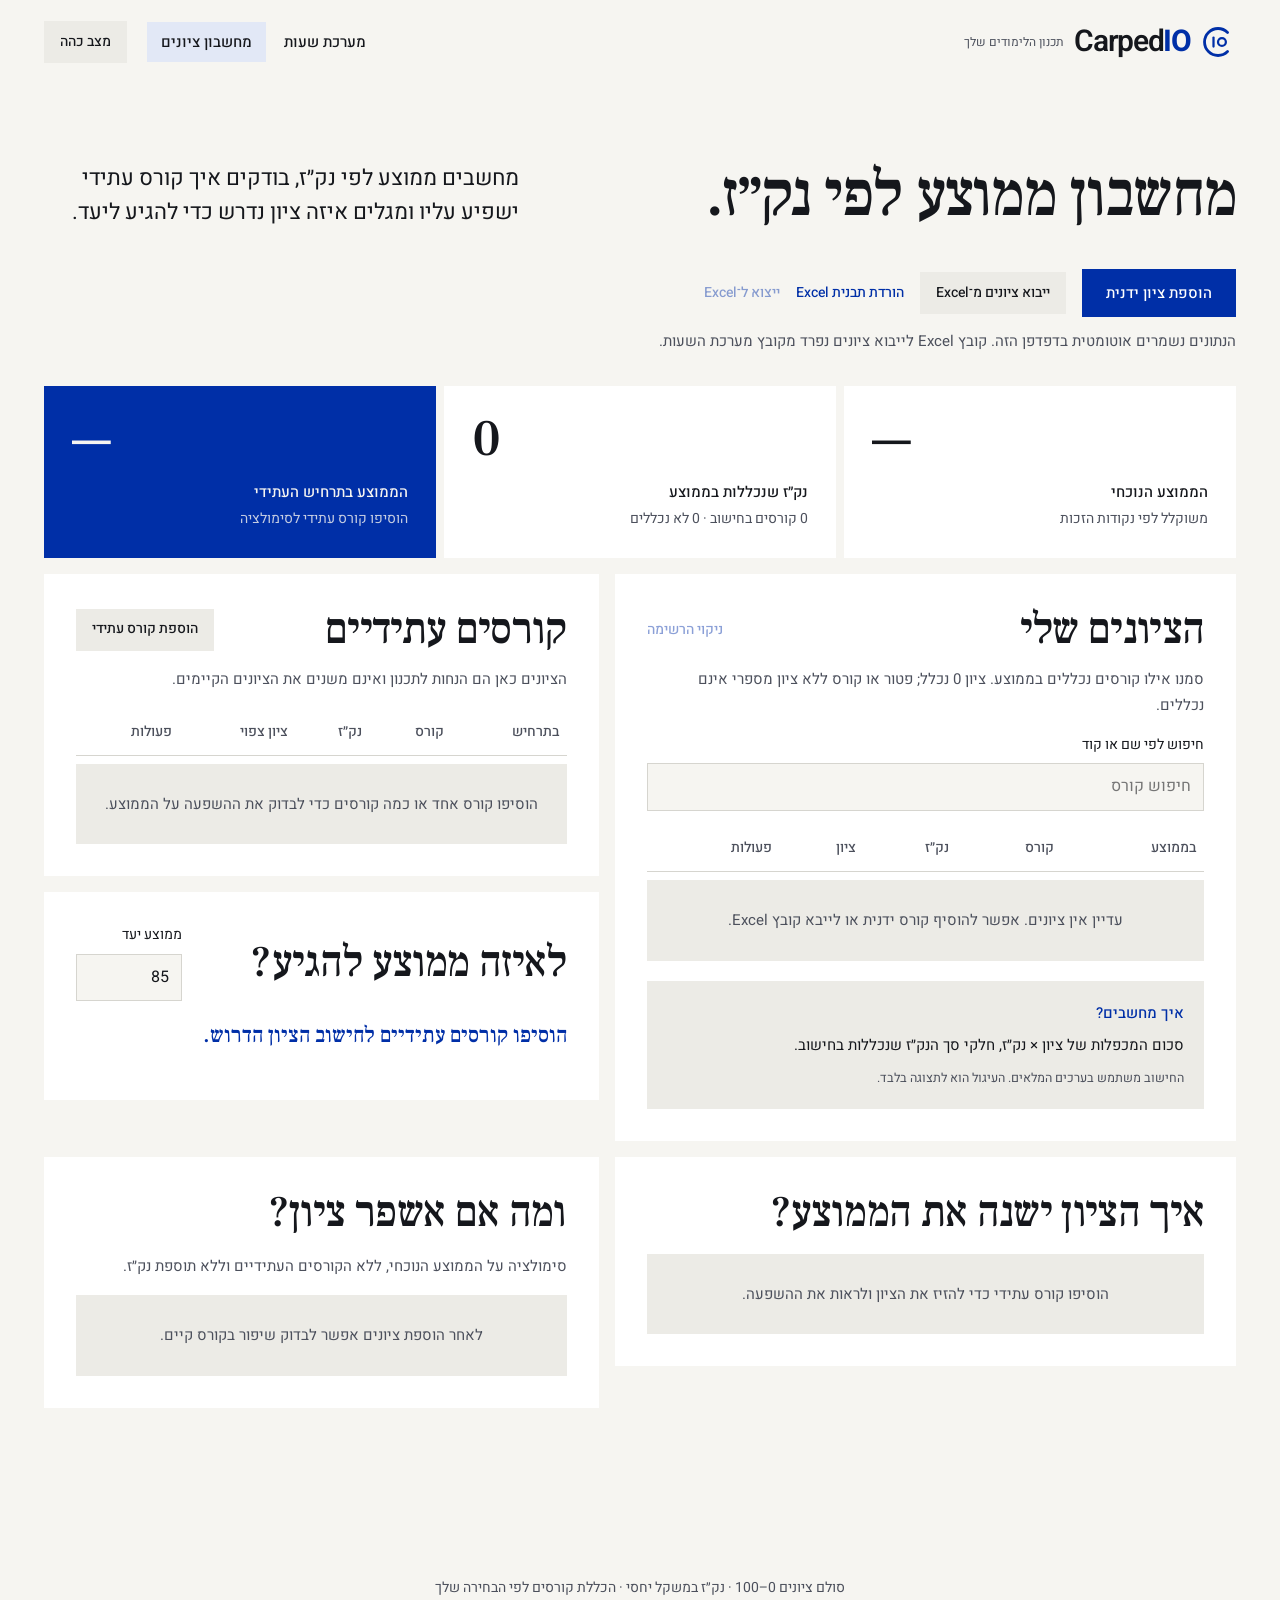
==== commit c9c339fd: "Redesign the site as a two-colour printed course booklet Replace the sea background and glass panels" ====
--- a/web/grades.html
+++ b/web/grades.html
@@ -7,7 +7,8 @@
   <link rel="stylesheet" href="styles/base.css" /><link rel="stylesheet" href="styles/cobalt.css" /><link rel="stylesheet" href="styles/grades.css" />
   <link rel="stylesheet" href="styles/brand.css" />
   <script src="scripts/brand-storage.js"></script>
-  <link href="https://fonts.googleapis.com/css2?family=Heebo:wght@400;500;600;700&display=swap" rel="stylesheet" />
+  <link rel="preconnect" href="https://fonts.googleapis.com" /><link rel="preconnect" href="https://fonts.gstatic.com" crossorigin />
+  <link href="https://fonts.googleapis.com/css2?family=Frank+Ruhl+Libre:wght@400;500;700&family=Heebo:wght@400;500;600;700&display=swap" rel="stylesheet" />
   <script>try { document.documentElement.dataset.theme = (globalThis.CarpedIOStorage?.read('carpedio-theme') ?? localStorage.getItem('carpedio-theme')) || (matchMedia('(prefers-color-scheme: dark)').matches ? 'dark' : 'light'); } catch {}</script>
 </head>
 <body class="grades-page">
@@ -18,7 +19,7 @@
     <button class="secondary-button" id="grades-theme" type="button">החלפת מצב תצוגה</button>
   </header>
   <main id="grade-workspace">
-    <div class="grade-intro"><div><p class="grade-kicker">מחשבון ממוצע ציונים</p><h1>הציונים שלך.<br><span>היעד הבא שלך.</span></h1></div>
+    <div class="grade-intro"><h1>מחשבון ממוצע לפי נק״ז.</h1>
       <p>מחשבים ממוצע לפי נק״ז, בודקים איך קורס עתידי ישפיע עליו ומגלים איזה ציון נדרש כדי להגיע ליעד.</p></div>
     <div class="grade-toolbar">
       <button class="primary-button" id="add-grade" type="button">הוספת ציון ידנית</button>
--- a/web/styles/cobalt.css
+++ b/web/styles/cobalt.css
@@ -1,277 +1,667 @@
-/* Cobalt: the supplied watercolor behind rounded, color-preserving glass. */
-html[data-design="cobalt"] {
-  --radius: 24px;
-  --focus: #002fa7;
-  --line: rgba(0, 47, 167, .18);
-  --glass: rgba(255, 255, 255, .76);
-  --cobalt-glass: rgba(255, 255, 255, .62);
-  --cobalt-glass-strong: rgba(255, 255, 255, .82);
-  --cobalt-soft-glass: rgba(247, 247, 248, .68);
-  --cobalt-blue-glass: rgba(231, 237, 249, .78);
-  --cobalt-glass-edge: rgba(255, 255, 255, .78);
-  --cobalt-background-wash: rgba(255, 255, 255, .12);
-  --shadow: 0 12px 34px rgba(16, 46, 75, .08),
-    inset 0 1px 0 var(--cobalt-glass-edge);
-  --float-shadow: 0 24px 64px rgba(16, 46, 75, .16);
-}
-
-html[data-design="cobalt"][data-theme="dark"] {
-  --focus: #9ab8ff;
-  --line: rgba(154, 184, 255, .25);
-  --glass: rgba(27, 31, 41, .86);
-  --cobalt-glass: rgba(27, 31, 41, .78);
-  --cobalt-glass-strong: rgba(27, 31, 41, .94);
-  --cobalt-soft-glass: rgba(37, 43, 57, .82);
-  --cobalt-blue-glass: rgba(41, 57, 88, .88);
-  --cobalt-glass-edge: rgba(255, 255, 255, .15);
-  --cobalt-background-wash: rgba(10, 21, 35, .48);
-  --shadow: 0 12px 34px rgba(7, 17, 30, .18),
-    inset 0 1px 0 var(--cobalt-glass-edge);
-}
-
-html[data-design="cobalt"] body {
-  position: relative;
-  isolation: isolate;
+/* CarpedIO: a two-colour printed course booklet. Paper and ink, cobalt in solid fields, no glass. */
+:root[data-design] {
+  --paper: #F6F5F1;
+  --bg: var(--paper);
+  --surface: #FFFFFF;
+  --surface-soft: #ECEBE6;
+  --ink: #15171C;
+  --muted: #4C505C;
+  --faint: #5E6270;
+  --line: #D6D5CF;
+  --accent: #002FA7;
+  --accent-soft: #E2E8F6;
+  --on-accent: #FFFFFF;
+  --button: #002FA7;
+  --button-hover: #00237E;
+  --field: #002FA7;
+  --on-field: #F6F5F1;
+  --on-field-soft: rgba(246, 245, 241, .8);
+  --footer: #15171C;
+  --on-footer: #F6F5F1;
+  --footer-accent: #9DB6FF;
+  --focus: #002FA7;
+  --metal: #002FA7;
+  --signal: #E2E8F6;
+  --signal-ink: #002FA7;
+  --shadow: none;
+  --float-shadow: 0 24px 60px rgba(21, 23, 28, .18);
+  --overlay: rgba(21, 23, 28, .55);
+  --radius: 0px;
+  --serif: "Frank Ruhl Libre", "David", serif;
+  --sans: "Heebo", "Arial", sans-serif;
+  --gutter: clamp(16px, 3.4vw, 48px);
+  --page-gutter: var(--gutter);
+  --section-space: clamp(96px, 11vw, 176px);
+  --step-small: 14px;
+  --step-body: 16px;
+  --step-lead: clamp(18px, 1.1vw + 10px, 22px);
+  --step-head: clamp(34px, 3.4vw, 54px);
+  --step-display: clamp(44px, 5vw, 80px);
+  /* Flat surfaces for the grade calculator, which still names the old glass tokens. */
+  --glass: var(--surface);
+  --cobalt-glass: var(--surface);
+  --cobalt-glass-strong: var(--surface);
+  --cobalt-soft-glass: var(--surface-soft);
+  --cobalt-blue-glass: var(--accent-soft);
+}
+
+:root[data-design][data-theme="dark"] {
+  --paper: #0F121A;
+  --surface: #171B26;
+  --surface-soft: #212634;
+  --ink: #ECEEF3;
+  --muted: #AEB4C2;
+  --faint: #9BA2B2;
+  --line: #333A4B;
+  --accent: #9DB6FF;
+  --accent-soft: #1D2A4C;
+  --on-accent: #0B1530;
+  --button: #9DB6FF;
+  --button-hover: #C0D0FF;
+  --field: #0B2A86;
+  --on-field: #EEF1F8;
+  --on-field-soft: rgba(238, 241, 248, .8);
+  --footer: #080A10;
+  --on-footer: #ECEEF3;
+  --footer-accent: #9DB6FF;
+  --focus: #9DB6FF;
+  --metal: #9DB6FF;
+  --signal: #1D2A4C;
+  --signal-ink: #ECEEF3;
+  --float-shadow: 0 24px 60px rgba(0, 0, 0, .5);
+  --overlay: rgba(0, 0, 0, .65);
+}
+
+:root[data-design] body {
   background: var(--bg);
-}
-
-/* A fixed layer avoids background-attachment's mobile scrolling problems. */
-html[data-design="cobalt"] body::before {
-  content: "";
-  position: fixed;
-  inset: 0;
-  z-index: -1;
-  pointer-events: none;
-  background:
-    linear-gradient(var(--cobalt-background-wash), var(--cobalt-background-wash)),
-    url("../../assets/design/sand-sea-watercolor-texture-background.jpg") center / cover no-repeat;
-}
-
+  color: var(--ink);
+  font: 400 var(--step-body)/1.6 var(--sans);
+}
+:root[data-design] :focus-visible { outline: 2px solid var(--focus); outline-offset: 3px; }
+:root[data-design] ::selection { background: var(--accent); color: var(--on-accent); }
+
+/* Launch notice when the HTML file is opened without the local server. */
 .local-launch { display: none; }
 html[data-launch="file"] body > :not(.local-launch) { display: none !important; }
 html[data-launch="file"] body { min-height: 100vh; padding: clamp(24px, 7vh, 80px) 20px; }
 html[data-launch="file"] .local-launch {
-  display: grid;
-  gap: 22px;
-  width: min(100%, 620px);
-  margin: auto;
-  padding: clamp(24px, 5vw, 48px);
-  border: 1px solid var(--line);
-  border-radius: var(--radius);
-  background: var(--cobalt-glass-strong);
-  backdrop-filter: blur(22px);
-  -webkit-backdrop-filter: blur(22px);
-  box-shadow: var(--shadow);
-  line-height: 1.8;
-}
-.local-launch img { object-fit: contain; }
-.local-launch h1 { margin: 0; font-size: clamp(26px, 5vw, 38px); line-height: 1.3; letter-spacing: -.03em; }
+  display: grid; gap: 22px; width: min(100%, 620px); margin: auto;
+  padding: clamp(28px, 5vw, 56px); background: var(--surface); line-height: 1.8;
+}
+.local-launch img { object-fit: contain; color: var(--accent); }
+.local-launch h2 { margin: 0; font: 500 clamp(30px, 5vw, 44px)/1.15 var(--serif); letter-spacing: -.01em; }
 .local-launch p { margin: 0; }
 .local-launch ol { margin: 0; padding-inline-start: 24px; }
 .local-launch li + li { margin-top: 12px; }
-.local-launch strong { display: inline-block; padding: 2px 10px; background: var(--cobalt-blue-glass); border-radius: 8px; }
-.local-launch-note { color: var(--muted); font-size: 14px; }
-
-html[data-design="cobalt"] :is(
-  .site-header, .header-nav, .hero-copy,
-  .editorial-heading, .workspace-heading, .planner-steps,
-  .planner-actionbar, .panel, .metric, .alternative, .rhythm-card,
-  .approach-section, .site-footer, dialog
-) {
-  background: var(--cobalt-glass);
-  border: 1px solid var(--line);
-  border-radius: var(--radius);
-  -webkit-backdrop-filter: blur(22px) saturate(115%);
-  backdrop-filter: blur(22px) saturate(115%);
-  box-shadow: var(--shadow);
-}
-
-html[data-design="cobalt"] .site-header {
-  margin: 16px var(--page-gutter) 12px;
-  padding-inline: 24px;
-  background: var(--glass);
-}
-
-html[data-design="cobalt"] .header-nav {
-  background: var(--cobalt-glass-strong);
-}
-
-
-html[data-design="cobalt"] .hero-copy {
-  padding: clamp(24px, 3vw, 48px);
-}
-
-html[data-design="cobalt"] :is(.hero-topline, .hero-bottom) {
-  padding: 10px 18px;
-  border: 1px solid var(--line);
-  border-radius: 16px;
-  background: var(--glass);
-  -webkit-backdrop-filter: blur(16px);
-  backdrop-filter: blur(16px);
-}
-
-html[data-design="cobalt"] .hero-topline { top: 8px; }
-html[data-design="cobalt"] .hero-bottom { bottom: 0; }
-
-html[data-design="cobalt"] :is(.material-plane, .parallax-orb) {
-  border-radius: 32px;
-}
-
-html[data-design="cobalt"] .material-plane {
-  background: var(--cobalt-blue-glass);
-  border: 1px solid var(--cobalt-glass-edge);
-  -webkit-backdrop-filter: blur(18px);
-  backdrop-filter: blur(18px);
-  box-shadow: var(--float-shadow);
-}
-
-html[data-design="cobalt"] .orb-sky { opacity: .45; }
-
-html[data-design="cobalt"] .orb-paper.carpedio-emblem {
-  border-radius: 26px;
-  background: var(--cobalt-glass);
-  border: 1px solid var(--cobalt-glass-edge);
-  -webkit-backdrop-filter: blur(16px);
-  backdrop-filter: blur(16px);
-  box-shadow: var(--shadow);
-}
-
-html[data-design="cobalt"] .has-artwork > .hero-week-preview:not([hidden]) {
-  background: var(--cobalt-glass-strong);
-  border-radius: var(--radius);
-  -webkit-backdrop-filter: blur(18px);
-  backdrop-filter: blur(18px);
-}
-
-html[data-design="cobalt"] :is(.editorial-heading, .workspace-heading) {
-  padding: 26px 30px;
-}
-
-html[data-design="cobalt"] .planner-steps { padding: 17px 22px; }
-html[data-design="cobalt"] .planner-section { border-top: 0; }
-
-html[data-design="cobalt"] .rhythm-card {
-  background: color-mix(in srgb, var(--card-one) 76%, transparent);
-}
-
-html[data-design="cobalt"] .rhythm-morning {
-  background: color-mix(in srgb, var(--card-two) 76%, transparent);
-}
-
-html[data-design="cobalt"] .rhythm-flow {
-  background: color-mix(in srgb, var(--card-three) 76%, transparent);
-}
-
-html[data-design="cobalt"] :is(.metric:first-child, .alternative[aria-pressed="true"]) {
-  background: var(--cobalt-blue-glass);
-}
-
-html[data-design="cobalt"] .calendar-panel {
-  background: var(--glass);
-}
-
-html[data-design="cobalt"] :is(.upload-zone, .course-search input, input[type="time"], .view-switch) {
-  background: var(--cobalt-soft-glass);
-  border-radius: 14px;
-}
-
-html[data-design="cobalt"] :is(.primary-button, .secondary-button, .hero-cta, .menu-toggle) {
-  border-radius: 16px;
-  -webkit-backdrop-filter: blur(12px);
-  backdrop-filter: blur(12px);
-  box-shadow: inset 0 1px 0 rgba(255, 255, 255, .2);
-}
-
-html[data-design="cobalt"] :is(.primary-button, .hero-cta) {
-  background: color-mix(in srgb, var(--button) 92%, transparent);
-}
-
-html[data-design="cobalt"] :is(.primary-button, .hero-cta):hover:not(:disabled) {
-  background: color-mix(in srgb, var(--button-hover) 96%, transparent);
-}
-
-html[data-design="cobalt"] :is(.secondary-button, .menu-toggle, .icon-button, .result-status) {
-  background: var(--cobalt-soft-glass);
-}
-
-html[data-design="cobalt"] :is(.session, .agenda-session) {
-  border-radius: 12px;
-  -webkit-backdrop-filter: blur(10px);
-  backdrop-filter: blur(10px);
-  box-shadow: inset 0 1px 0 var(--cobalt-glass-edge), 0 3px 10px rgba(16, 46, 75, .06);
-}
-
-html[data-design="cobalt"] .session {
-  background: color-mix(in srgb, var(--event-bg) 88%, transparent);
-}
-
-html[data-design="cobalt"] .agenda-session {
-  background: color-mix(in srgb, var(--agenda-color) 88%, transparent);
-}
-
-/* Text outside cards also gets a readable surface over the deep-water area. */
-html[data-design="cobalt"] :is(
-  .results-topline, .week-insight, .alternatives-heading, .result-explanation
-) {
-  padding: 14px 18px;
-  border: 1px solid var(--line);
-  border-radius: 16px;
-  background: var(--glass);
-  -webkit-backdrop-filter: blur(16px);
-  backdrop-filter: blur(16px);
-}
-
-html[data-design="cobalt"] :is(.approach-section, .site-footer) {
-  margin: 24px var(--page-gutter);
-  padding-inline: 32px;
-}
-
-html[data-design="cobalt"] .site-footer {
-  background: var(--cobalt-blue-glass);
-}
-
-html[data-design="cobalt"] dialog { background: var(--cobalt-glass-strong); }
-html[data-design="cobalt"] dialog::backdrop { background: rgba(17, 35, 58, .35); }
-html[data-design="cobalt"] :is(.notice, .stale-results) {
-  border-radius: 16px;
-  background: var(--cobalt-blue-glass);
-  -webkit-backdrop-filter: blur(16px);
-  backdrop-filter: blur(16px);
-}
-html[data-design="cobalt"] .notice.error {
-  background: color-mix(in srgb, var(--error-bg) 90%, transparent);
-}
-
-
-/* Preserve contrast when backdrop blur is unavailable. */
-@supports not ((backdrop-filter: blur(1px)) or (-webkit-backdrop-filter: blur(1px))) {
-  html[data-design="cobalt"] {
-    --cobalt-glass: var(--surface);
-    --cobalt-glass-strong: var(--surface);
-    --cobalt-soft-glass: var(--surface-soft);
-    --cobalt-blue-glass: var(--accent-soft);
-    --glass: var(--surface);
+.local-launch strong { display: inline-block; padding: 2px 10px; background: var(--accent-soft); }
+.local-launch-note { color: var(--muted); font-size: 15px; }
+
+/* ---------- Buttons and links ---------- */
+:root[data-design] :is(.primary-button, .hero-cta, .header-cta) {
+  display: inline-flex; align-items: center; justify-content: center; gap: 12px;
+  min-height: 48px; padding: 12px 24px; border: 0; border-radius: 0;
+  background: var(--button); color: var(--on-accent);
+  font: 500 15px/1.2 var(--sans); white-space: nowrap; box-shadow: none;
+  transition: background-color .25s var(--ease), transform .25s var(--ease);
+}
+:root[data-design] :is(.primary-button, .hero-cta, .header-cta):hover:not(:disabled) { background: var(--button-hover); transform: translateY(-1px); }
+:root[data-design] :is(.primary-button, .hero-cta, .header-cta):active:not(:disabled) { transform: translateY(1px); }
+:root[data-design] .secondary-button {
+  display: inline-flex; align-items: center; justify-content: center; gap: 10px;
+  min-height: 42px; padding: 10px 16px; border: 0; border-radius: 0;
+  background: var(--surface-soft); color: var(--ink); font: 500 14px/1.2 var(--sans); box-shadow: none;
+}
+:root[data-design] .secondary-button:hover:not(:disabled) { background: var(--accent-soft); color: var(--ink); }
+:root[data-design] .text-button { font: 500 14px/1.4 var(--sans); color: var(--accent); padding: 6px 0; }
+:root[data-design] .text-button:hover { color: var(--ink); text-decoration: underline; text-underline-offset: 4px; }
+:root[data-design] .icon-button { width: 40px; height: 40px; border: 0; border-radius: 0; background: var(--surface-soft); }
+:root[data-design] .icon-button:hover { background: var(--accent-soft); transform: none; }
+:root[data-design] .icon-button svg { width: 18px; height: 18px; }
+
+/* ---------- Header: a plain bar ---------- */
+:root[data-design] .site-header {
+  position: relative; z-index: 20; height: 84px; margin: 0; padding: 0 var(--gutter);
+  display: flex; align-items: center; gap: 32px;
+  background: var(--bg); border: 0; border-radius: 0; box-shadow: none;
+  -webkit-backdrop-filter: none; backdrop-filter: none;
+}
+:root[data-design] .brand { gap: 10px; color: var(--ink); }
+:root[data-design] .brand .carpedio-symbol { width: 34px; height: 34px; color: var(--accent); }
+:root[data-design] .brand-copy strong.carpedio-wordmark { font-size: 26px; }
+:root[data-design] .brand-copy > span { font-size: 13px; color: var(--muted); }
+:root[data-design] .menu-toggle { display: none; }
+:root[data-design] .header-nav {
+  position: static; display: flex; gap: 28px; padding: 0; margin-inline-start: auto;
+  background: none; border: 0; border-radius: 0; box-shadow: none;
+  clip-path: none; opacity: 1; visibility: visible;
+  -webkit-backdrop-filter: none; backdrop-filter: none;
+}
+:root[data-design] .header-nav a {
+  transform: none; padding: 8px 0; font: 500 15px/1.3 var(--sans); color: var(--ink);
+}
+:root[data-design] .header-nav a::after { height: 2px; bottom: 0; background: var(--accent); }
+:root[data-design] .header-nav a:hover { color: var(--accent); }
+:root[data-design] .header-actions { gap: 12px; }
+:root[data-design] .header-divider { display: none; }
+:root[data-design] .motion-toggle { min-height: 40px; padding: 0 12px; gap: 8px; background: var(--surface-soft); color: var(--ink); font-size: 14px; }
+:root[data-design] .motion-toggle > span:first-child { font-size: 14px; }
+:root[data-design] .header-cta { min-height: 40px; padding: 8px 18px; font-size: 14px; }
+
+/* ---------- Hero: title on the start column, the printed week on a cobalt field ---------- */
+:root[data-design] .hero {
+  margin: 0 var(--gutter); padding: clamp(16px, 2vw, 32px) 0 0; min-height: 0;
+  display: grid; grid-template-columns: minmax(0, 5fr) minmax(0, 7fr); gap: clamp(32px, 4vw, 72px);
+  align-items: stretch;
+}
+:root[data-design] .hero-copy {
+  align-self: center; padding: 0; text-align: start;
+  background: none; border: 0; border-radius: 0; box-shadow: none;
+  -webkit-backdrop-filter: none; backdrop-filter: none;
+}
+:root[data-design] h1 {
+  font: 500 var(--step-display)/1.04 var(--serif); letter-spacing: -.02em; color: var(--ink);
+}
+:root[data-design] .title-line { display: block; }
+:root[data-design] .hero-description {
+  max-width: 34ch; margin: 32px 0 0; font: 400 var(--step-lead)/1.55 var(--sans); color: var(--ink);
+}
+:root[data-design] .hero-actions { display: flex; flex-direction: row; flex-wrap: wrap; align-items: center; gap: 28px; margin-top: 40px; justify-content: flex-start; }
+:root[data-design] .hero-cta { min-height: 56px; padding: 14px 30px; font-size: 16px; }
+:root[data-design] .hero-secondary {
+  padding: 6px 0; border: 0; font: 500 16px/1.4 var(--sans); color: var(--accent);
+  text-decoration: underline; text-decoration-thickness: 2px; text-underline-offset: 6px;
+}
+:root[data-design] .hero-secondary:hover { color: var(--ink); }
+
+:root[data-design] .hero-art {
+  position: relative; width: 100%; max-width: none; aspect-ratio: auto; margin: 0;
+  display: flex; flex-direction: column; transform: none; direction: rtl; justify-self: stretch;
+}
+:root[data-design] .hero-art::before { content: none; }
+:root[data-design] .hero-artwork {
+  position: relative; inset: auto; flex: 1; height: auto; margin: 0;
+  display: grid; grid-template-rows: 1fr auto; gap: 28px;
+  padding: clamp(24px, 3.4vw, 56px); background: var(--field); color: var(--on-field);
+}
+.paper-week { --h: clamp(46px, 4.6vw, 64px); background: var(--surface); color: var(--ink); padding: clamp(18px, 2vw, 28px); }
+.paper-week-head { display: flex; justify-content: space-between; align-items: baseline; gap: 16px; margin-bottom: 18px; }
+.paper-week-head p:first-child { font: 500 20px/1.3 var(--serif); }
+.paper-week-meta { font-size: 14px; color: var(--muted); }
+.paper-grid { display: grid; grid-template-columns: 48px repeat(5, minmax(0, 1fr)); gap: 4px; }
+.paper-hours { position: relative; margin-top: 30px; height: calc(var(--h) * 6); direction: ltr; }
+.paper-hours span {
+  position: absolute; inset-inline-end: 6px; transform: translateY(-50%);
+  font: 400 13px/1 var(--sans); color: var(--muted); font-variant-numeric: tabular-nums;
+}
+.paper-hours span:nth-child(1) { top: 0; transform: none; }
+.paper-hours span:nth-child(2) { top: calc(var(--h) * 1); }
+.paper-hours span:nth-child(3) { top: calc(var(--h) * 2); }
+.paper-hours span:nth-child(4) { top: calc(var(--h) * 3); }
+.paper-hours span:nth-child(5) { top: calc(var(--h) * 4); }
+.paper-hours span:nth-child(6) { top: calc(var(--h) * 5); }
+.paper-hours span:nth-child(7) { top: auto; bottom: 0; transform: none; }
+.paper-day > b { display: block; height: 30px; font: 500 14px/30px var(--sans); text-align: center; }
+.paper-slots { position: relative; height: calc(var(--h) * 6); background: var(--surface-soft); container-type: inline-size; }
+/* Narrow day columns show the course code instead of a broken name. */
+@container (max-width: 118px) {
+  .paper-session { padding-inline: 5px; }
+  .paper-session bdi, .paper-session small { display: none; }
+  .paper-session::after { content: attr(data-code); font: 500 13px/1.2 var(--sans); letter-spacing: -.02em; }
+}
+.paper-session {
+  position: absolute; inset-inline: 3px; top: calc(var(--from) * var(--h) + 2px);
+  height: calc((var(--to) - var(--from)) * var(--h) - 4px);
+  display: flex; flex-direction: column; gap: 2px; padding: 6px 8px; overflow: hidden;
+  background: var(--event-bg); color: var(--event-ink); border-inline-start: 3px solid var(--event-edge);
+  font: 500 13px/1.25 var(--sans);
+}
+.paper-session bdi { overflow-wrap: anywhere; }
+.paper-session small { font: 400 13px/1.25 var(--sans); opacity: .85; }
+.paper-session.c0 { --event-bg: var(--event-0); --event-ink: var(--event-ink-0); --event-edge: var(--event-edge-0); }
+.paper-session.c1 { --event-bg: var(--event-1); --event-ink: var(--event-ink-1); --event-edge: var(--event-edge-1); }
+.paper-session.c2 { --event-bg: var(--event-2); --event-ink: var(--event-ink-2); --event-edge: var(--event-edge-2); }
+.paper-session.c3 { --event-bg: var(--event-3); --event-ink: var(--event-ink-3); --event-edge: var(--event-edge-3); }
+.is-free .paper-slots { display: grid; place-items: center; }
+.free-pin { display: flex; flex-direction: column; align-items: center; gap: 8px; font: 500 14px/1.3 var(--sans); color: var(--accent); text-align: center; }
+.free-pin::before { content: ""; width: 8px; height: 8px; border-radius: 50%; background: var(--accent); }
+.hero-facts { display: grid; grid-template-columns: repeat(3, minmax(0, 1fr)); gap: 24px; }
+.hero-facts p { display: flex; flex-direction: column; gap: 4px; }
+.hero-facts strong { font: 500 clamp(36px, 3.2vw, 52px)/1 var(--serif); }
+.hero-facts span { font-size: 15px; color: var(--on-field-soft); }
+
+/* Summary of the computed week, added by planner.js once there are results. */
+:root[data-design] .hero-art > .hero-week-preview:not([hidden]) {
+  position: static; margin-top: 8px;
+  display: grid; grid-template-columns: auto auto 1fr; align-items: center; gap: 6px 16px;
+  padding: 16px 20px; border: 0; border-radius: 0; background: var(--surface); color: var(--ink);
+  box-shadow: none; -webkit-backdrop-filter: none; backdrop-filter: none;
+}
+:root[data-design] .hero-week-caption { font-size: 14px; color: var(--muted); }
+:root[data-design] .hero-week-preview > strong { margin: 0; font: 500 22px/1.2 var(--serif); }
+:root[data-design] .hero-week-days { gap: 4px; }
+:root[data-design] .hero-week-days span { border: 0; border-radius: 0; padding: 6px 0; font-size: 13px; background: var(--surface-soft); color: var(--muted); }
+:root[data-design] .hero-week-days span.is-study-day { background: var(--accent); color: var(--on-accent); }
+
+/* ---------- Section headings, shared ---------- */
+:root[data-design] h2 { font: 500 var(--step-head)/1.08 var(--serif); letter-spacing: -.015em; }
+:root[data-design] :is(.editorial-heading, .workspace-heading) {
+  display: grid; grid-template-columns: minmax(0, 5fr) minmax(0, 7fr); gap: clamp(32px, 4vw, 72px);
+  align-items: end; margin: 0 0 56px; padding: 0;
+  background: none; border: 0; border-radius: 0; box-shadow: none;
+  -webkit-backdrop-filter: none; backdrop-filter: none;
+}
+:root[data-design] :is(.editorial-heading, .workspace-heading) h2 { margin: 0; font-size: var(--step-head); line-height: 1.08; letter-spacing: -.015em; }
+:root[data-design] :is(.editorial-heading, .workspace-heading) > p {
+  grid-column: auto; max-width: 52ch; margin: 0; padding: 0; font: 400 var(--step-lead)/1.55 var(--sans); color: var(--ink);
+}
+
+/* ---------- Rhythms: three presets as large rows ---------- */
+:root[data-design] .rhythms-section { padding: var(--section-space) var(--gutter) 0; }
+:root[data-design] .rhythm-grid { display: grid; grid-template-columns: 1fr; gap: 8px; }
+:root[data-design] .rhythm-card {
+  display: grid; grid-template-columns: minmax(0, 5fr) minmax(0, 4fr) minmax(0, 2fr) auto;
+  align-items: center; gap: clamp(20px, 3vw, 48px); min-height: 136px;
+  padding: 24px clamp(20px, 2.4vw, 36px); text-align: start;
+  background: var(--surface); color: var(--ink); border: 0; border-radius: 0; box-shadow: none; outline: 0;
+  -webkit-backdrop-filter: none; backdrop-filter: none;
+  transition: background-color .3s var(--ease), color .3s var(--ease);
+}
+:root[data-design] .rhythm-card:hover { transform: none; background: var(--accent-soft); }
+:root[data-design] .rhythm-card[aria-pressed="true"] { outline: 0; background: var(--field); color: var(--on-field); }
+:root[data-design] .rhythm-card:focus-visible { outline: 2px solid var(--focus); outline-offset: 3px; }
+:root[data-design] .rhythm-title { font: 500 clamp(28px, 2.6vw, 40px)/1.1 var(--serif); letter-spacing: -.01em; }
+:root[data-design] .rhythm-description { margin: 0; font-size: var(--step-body); line-height: 1.6; opacity: 1; }
+:root[data-design] .rhythm-action {
+  margin: 0; padding: 0; border: 0; font: 500 15px/1.3 var(--sans); color: var(--accent);
+  text-decoration: underline; text-underline-offset: 5px; white-space: nowrap;
+}
+:root[data-design] .rhythm-card[aria-pressed="true"] .rhythm-action { color: var(--on-field); }
+:root[data-design] .rhythm-card[aria-pressed="true"] .rhythm-action::before { content: "✓ "; text-decoration: none; }
+/* Each mark is a day, Sunday to Thursday; the filled part is the study time. */
+:root[data-design] .rhythm-art {
+  display: grid; grid-template-columns: repeat(5, 1fr); gap: 5px; height: 84px; margin: 0;
+  transform: none; position: static;
+}
+:root[data-design] .rhythm-art i {
+  position: relative; display: block; width: auto; height: 100%; border: 0; border-radius: 0; opacity: 1;
+  background: var(--surface-soft); transform: none; margin: 0;
+  --t: 12%; --len: 50%;
+}
+:root[data-design] .rhythm-art i::after {
+  content: ""; position: absolute; inset-inline: 0; top: var(--t); height: var(--len);
+  background: var(--accent); transition: top .6s var(--ease), height .6s var(--ease);
+}
+:root[data-design] .rhythm-card[aria-pressed="true"] .rhythm-art i { background: rgba(255, 255, 255, .18); }
+:root[data-design] .rhythm-card[aria-pressed="true"] .rhythm-art i::after { background: var(--on-field); }
+:root[data-design] .rhythm-compact .rhythm-art i { --t: 8%; --len: 80%; }
+:root[data-design] .rhythm-compact .rhythm-art i:nth-child(n+4) { --len: 0%; }
+:root[data-design] .rhythm-morning .rhythm-art i { --t: 42%; --len: 46%; }
+:root[data-design] .rhythm-morning .rhythm-art i:nth-child(2n) { --t: 50%; --len: 38%; }
+:root[data-design] .rhythm-flow .rhythm-art i { --t: 20%; --len: 46%; }
+:root[data-design] .rhythm-flow .rhythm-art i:nth-child(2n) { --t: 26%; --len: 40%; }
+:root[data-design] .rhythm-compact:hover .rhythm-art i,
+:root[data-design] .rhythm-morning:hover .rhythm-art i,
+:root[data-design] .rhythm-flow:hover .rhythm-art i { transform: none; }
+
+/* ---------- Planner: the working area ---------- */
+:root[data-design] .planner-section { margin: 0; padding: var(--section-space) var(--gutter) 0; border: 0; }
+:root[data-design] .planner-steps {
+  margin: 0 0 16px; padding: 0; border: 0; background: none; border-radius: 0; box-shadow: none;
+  -webkit-backdrop-filter: none; backdrop-filter: none;
+}
+:root[data-design] .planner-steps ol { display: flex; flex-wrap: wrap; gap: 8px 32px; margin: 0; padding: 0; list-style: none; }
+:root[data-design] .planner-steps a { display: inline-flex; align-items: center; gap: 10px; padding: 6px 0; font: 500 15px/1.4 var(--sans); color: var(--muted); }
+:root[data-design] .planner-steps a::before { content: ""; width: 10px; height: 10px; border-radius: 50%; background: var(--surface-soft); box-shadow: inset 0 0 0 2px var(--muted); }
+:root[data-design] .planner-steps a.step-complete { color: var(--ink); }
+:root[data-design] .planner-steps a.step-complete::before { background: var(--accent); box-shadow: none; }
+:root[data-design] .planner-steps a:hover { color: var(--accent); }
+
+/* The sticky bar really floats over the page, so it is the one place with a shadow. */
+:root[data-design] .planner-actionbar {
+  top: 12px; margin: 0 0 32px; padding: 14px 16px 14px 24px; gap: 24px;
+  background: var(--field); color: var(--on-field); border: 0; border-radius: 0;
+  -webkit-backdrop-filter: none; backdrop-filter: none; box-shadow: 0 14px 34px rgba(0, 20, 80, .18);
+}
+:root[data-design] .planner-actioncopy strong { font: 500 18px/1.3 var(--serif); }
+:root[data-design] .planner-actioncopy > span { font-size: 14px; color: var(--on-field-soft); }
+:root[data-design] .planner-actionbar .primary-button {
+  min-width: 180px; min-height: 48px; border-radius: 0; background: var(--on-field); color: var(--field);
+}
+:root[data-design] .planner-actionbar .primary-button:hover:not(:disabled) { background: #FFFFFF; }
+:root[data-design][data-theme="dark"] .planner-actionbar .primary-button { color: #0B2A86; }
+
+:root[data-design] .notice {
+  margin-bottom: 24px; padding: 16px 20px; border: 0; border-inline-start: 4px solid var(--accent); border-radius: 0;
+  background: var(--accent-soft); color: var(--ink); font-size: 15px;
+  -webkit-backdrop-filter: none; backdrop-filter: none;
+}
+:root[data-design] .notice.error { background: var(--error-bg); color: var(--error); border-color: var(--error); }
+:root[data-design] .stale-results { border: 0; border-inline-start: 4px solid var(--accent); border-radius: 0; background: var(--accent-soft); font-size: 15px; -webkit-backdrop-filter: none; backdrop-filter: none; }
+
+:root[data-design] .workspace { grid-template-columns: 340px minmax(0, 1fr); gap: 32px; }
+:root[data-design] .sidebar { grid-column: 1; grid-row: 1; gap: 16px; }
+/* The settings can run long; on wide screens the sidebar scrolls beside the week instead of stretching the page. */
+@media (min-width: 901px) {
+  :root[data-design] .sidebar {
+    position: sticky; top: 104px; max-height: calc(100svh - 120px); overflow-y: auto; overscroll-behavior: contain;
+    scrollbar-width: thin; scrollbar-color: var(--muted) transparent;
   }
 }
-
+:root[data-design] .results { grid-column: 2; grid-row: 1; }
+:root[data-design] .panel {
+  background: var(--surface); border: 0; border-radius: 0; box-shadow: none;
+  -webkit-backdrop-filter: none; backdrop-filter: none;
+}
+:root[data-design] :is(.course-panel, .preferences-panel) { padding: 28px; }
+:root[data-design] .panel-heading h3 { font: 500 24px/1.2 var(--serif); }
+:root[data-design] .count-badge { min-width: 30px; height: 30px; border: 0; background: var(--accent); color: var(--on-accent); font: 600 14px/1 var(--sans); }
+:root[data-design] .section-description { font-size: 16px; line-height: 1.6; color: var(--muted); margin-top: 8px; }
+:root[data-design] .upload-zone {
+  margin-top: 20px; padding: 18px 16px; gap: 14px; border: 2px dashed var(--line); border-radius: 0; background: var(--bg);
+}
+:root[data-design] .upload-zone:hover, :root[data-design] .upload-zone.dragging { background: var(--accent-soft); border-color: var(--accent); }
+:root[data-design] .upload-zone strong { font-size: 15px; }
+:root[data-design] .upload-zone small { font-size: 13px; color: var(--muted); }
+:root[data-design] .manual-course-trigger { margin-top: 8px; width: 100%; }
+:root[data-design] .course-search label { font-size: 14px; color: var(--ink); }
+:root[data-design] .course-search input,
+:root[data-design] input[type="time"] {
+  border: 1px solid var(--line); border-radius: 0; background: var(--bg); color: var(--ink); font: 400 16px/1.3 var(--sans);
+}
+:root[data-design] .course-search input { min-height: 46px; }
+:root[data-design] input[type="time"] { width: 116px; padding: 9px 8px; }
+:root[data-design] .course-search-status { font-size: 13px; }
+:root[data-design] .course-tools .text-button { font-size: 14px; }
+:root[data-design] .course-row { gap: 12px; padding: 12px 0; border: 0; }
+:root[data-design] .course-row input { width: 18px; height: 18px; }
+:root[data-design] .course-name { font-size: 15px; font-weight: 500; }
+:root[data-design] .course-meta { font-size: 13px; color: var(--muted); margin-top: 2px; }
+:root[data-design] .course-dot { width: 10px; height: 10px; }
+:root[data-design] .course-total { margin-top: 12px; padding: 14px 16px; border: 0; background: var(--surface-soft); font-size: 14px; color: var(--ink); }
+:root[data-design] .course-total strong { font: 500 22px/1 var(--serif); }
+:root[data-design] .file-format { font-size: 16px; line-height: 1.6; }
+:root[data-design] .file-format summary { color: var(--accent); font-weight: 500; }
+:root[data-design] .time-preference { font-size: 15px; padding: 20px 0 8px; border: 0; }
+:root[data-design] .weight-label { font-size: 15px; }
+:root[data-design] .weight-label output { font-size: 14px; color: var(--ink); font-weight: 500; }
+:root[data-design] input[type="range"] { height: 4px; background: var(--surface-soft); }
+:root[data-design] input[type="range"]::-webkit-slider-thumb { width: 18px; height: 18px; border: 3px solid var(--surface); background: var(--accent); }
+:root[data-design] input[type="range"]::-moz-range-thumb { width: 14px; height: 14px; border: 3px solid var(--surface); background: var(--accent); }
+:root[data-design] .range-hint { font-size: 13px; color: var(--muted); }
+:root[data-design] .preferences-panel > fieldset > .primary-button,
+:root[data-design] #generate { width: 100%; justify-content: space-between; }
+:root[data-design] .privacy-note { font-size: 13px; color: var(--muted); }
+:root[data-design] .search-settings { margin-block: 24px; padding: 14px 16px; border: 0; background: var(--surface-soft); font-size: 16px; }
+:root[data-design] :is(.course-rules, .attendance-rule) { border: 0; margin-top: 8px; padding: 10px 12px; background: var(--surface); }
+:root[data-design] .search-settings summary { font: 500 16px/1.4 var(--sans); color: var(--ink); }
+:root[data-design] .search-fields label,
+:root[data-design] .combination-editor label,
+:root[data-design] .search-checkbox,
+:root[data-design] .group-rules,
+:root[data-design] .attendance-rule,
+:root[data-design] .approved-combination { font-size: 16px; }
+:root[data-design] .search-settings :is(input[type=number], input[type=time], select) { border-radius: 0; background: var(--bg); font-size: 15px; }
+
+/* Results */
+:root[data-design] .results-topline {
+  margin-bottom: 16px; padding: 0; border: 0; background: none; border-radius: 0;
+  -webkit-backdrop-filter: none; backdrop-filter: none;
+}
+:root[data-design] .results-title { font: 500 24px/1.2 var(--serif); }
+:root[data-design] .results-topline { justify-content: flex-start; gap: 20px; }
+:root[data-design] .result-status { border: 0; border-radius: 0; padding: 0; background: none; font-size: 16px; color: var(--muted); }
+:root[data-design] .metrics { border: 0; background: none; gap: 8px; margin-bottom: 16px; }
+:root[data-design] .metric {
+  display: flex; flex-direction: column; padding: 24px; border: 0; border-radius: 0;
+  background: var(--surface); box-shadow: none; -webkit-backdrop-filter: none; backdrop-filter: none;
+}
+:root[data-design] .metric strong { order: -1; margin: 0 0 10px; font: 500 clamp(40px, 3.6vw, 56px)/1 var(--serif); letter-spacing: -.01em; }
+:root[data-design] .metric > span { font: 500 15px/1.4 var(--sans); color: var(--ink); }
+:root[data-design] .metric small { margin-top: 4px; font-size: 13px; color: var(--muted); }
+:root[data-design] .metric:first-child { background: var(--field); color: var(--on-field); }
+:root[data-design] .metric:first-child strong,
+:root[data-design] .metric:first-child > span { color: var(--on-field); }
+:root[data-design] .metric:first-child small { color: var(--on-field-soft); }
+:root[data-design] .perfect-match { box-shadow: none; }
+:root[data-design] .week-insight {
+  padding: 4px 0 20px; border: 0; background: none; border-radius: 0; font-size: 15px;
+  -webkit-backdrop-filter: none; backdrop-filter: none;
+}
+:root[data-design] .week-insight span { color: var(--muted); }
+:root[data-design] .calendar-panel { background: var(--surface); }
+:root[data-design] .calendar-toolbar { padding: 28px 28px 20px; }
+:root[data-design] .calendar-toolbar h3 { font: 500 28px/1.2 var(--serif); }
+:root[data-design] .calendar-viewbar { padding: 0 28px 20px; }
+:root[data-design] .view-switch { padding: 4px; gap: 4px; border: 0; border-radius: 0; background: var(--surface-soft); }
+:root[data-design] .view-switch button { border-radius: 0; font: 500 14px/1.2 var(--sans); color: var(--ink); }
+:root[data-design] .view-switch button[aria-pressed="true"] { background: var(--button); color: var(--on-accent); box-shadow: none; }
+:root[data-design] .view-hint { font-size: 14px; color: var(--muted); }
+:root[data-design] .calendar-scroll { padding: 0 28px; }
+:root[data-design] .day-head { font: 500 15px/1.4 var(--sans); color: var(--ink); }
+:root[data-design] .day-head small { display: none; }
+:root[data-design] .hour-label { font-size: 13px; color: var(--muted); }
+:root[data-design] .session {
+  border: 0; border-inline-start: 3px solid var(--event-edge); border-radius: 0;
+  background: var(--event-bg); box-shadow: none; -webkit-backdrop-filter: none; backdrop-filter: none;
+}
+:root[data-design] .session:hover { transform: none; filter: brightness(.97); box-shadow: none; }
+:root[data-design] .session-time, :root[data-design] .session-type { font-size: 13px; }
+:root[data-design] .session-name { font-size: 14px; }
+:root[data-design] .session.compact .session-name { font-size: 13px; }
+:root[data-design] .free-day { font-size: 14px; color: var(--muted); }
+:root[data-design] .calendar-footer { margin-top: 20px; padding: 16px 28px; border: 0; background: var(--surface-soft); font-size: 14px; }
+:root[data-design] .calendar-footer .status-dot { background: var(--accent); }
+:root[data-design] .agenda-filters button { min-height: 44px; border: 0; border-radius: 0; background: var(--surface-soft); color: var(--ink); font-size: 15px; }
+:root[data-design] .agenda-filters button[aria-pressed="true"] { background: var(--button); color: var(--on-accent); }
+:root[data-design] .agenda-session {
+  border-radius: 0; border-inline-start: 3px solid var(--agenda-ink); background: var(--agenda-color);
+  box-shadow: none; -webkit-backdrop-filter: none; backdrop-filter: none;
+}
+:root[data-design] .agenda-free { border: 0; border-radius: 0; background: var(--surface-soft); font-size: 15px; }
+:root[data-design] .agenda-day-heading h4 { font: 500 20px/1.3 var(--serif); }
+:root[data-design] .agenda-day-heading > span { font-size: 14px; }
+
+:root[data-design] .empty-state { min-height: 420px; }
+:root[data-design] .empty-symbol { display: grid; grid-template-columns: repeat(5, 18px); gap: 5px; height: 72px; margin-bottom: 28px; }
+:root[data-design] .empty-symbol i { display: block; background: var(--surface-soft); }
+:root[data-design] .empty-symbol i:nth-child(2), :root[data-design] .empty-symbol i:nth-child(4) { background: var(--accent-soft); }
+:root[data-design] .empty-state h4 { font: 500 28px/1.2 var(--serif); }
+:root[data-design] .empty-state p { font-size: 16px; color: var(--muted); }
+
+:root[data-design] .alternatives-heading {
+  margin: 40px 0 16px; padding: 0; border: 0; background: none; border-radius: 0;
+  -webkit-backdrop-filter: none; backdrop-filter: none;
+}
+:root[data-design] .alternatives-heading h3 { font: 500 24px/1.2 var(--serif); }
+:root[data-design] .quiet { font-size: 14px; color: var(--muted); }
+:root[data-design] .alternatives { gap: 8px; }
+:root[data-design] .alternative {
+  padding: 22px 20px; border: 0; border-radius: 0; background: var(--surface); box-shadow: none;
+  -webkit-backdrop-filter: none; backdrop-filter: none;
+}
+:root[data-design] .alternative:hover { transform: none; background: var(--accent-soft); }
+:root[data-design] .alternative[aria-pressed="true"] { background: var(--accent-soft); box-shadow: inset 0 0 0 2px var(--accent); }
+:root[data-design] .alternative-top { font-size: 15px; }
+:root[data-design] .alternative-score { font: 500 32px/1 var(--serif); }
+:root[data-design] .alternative-meta { font-size: 14px; }
+:root[data-design] .alternative-tag { font-size: 13px; font-weight: 500; }
+:root[data-design] .week-column small { font-size: 12px; }
+:root[data-design] .schedule-kind .text-button { font-size: 15px; }
+:root[data-design] .result-explanation {
+  margin: 12px 0 0; padding: 0; border: 0; background: none; border-radius: 0;
+  font-size: 14px; line-height: 1.7; color: var(--muted);
+  -webkit-backdrop-filter: none; backdrop-filter: none;
+}
+
+/* ---------- How it works: a full cobalt page ---------- */
+:root[data-design] .approach-section {
+  display: grid; grid-template-columns: minmax(0, 5fr) minmax(0, 7fr); gap: 64px clamp(32px, 4vw, 72px);
+  margin: var(--section-space) 0 0; padding: var(--section-space) var(--gutter);
+  background: var(--field); color: var(--on-field); border: 0; border-radius: 0; box-shadow: none;
+  -webkit-backdrop-filter: none; backdrop-filter: none;
+}
+:root[data-design] .approach-title h2 { margin: 0 0 28px; color: var(--on-field); }
+:root[data-design] .approach-title p { max-width: 44ch; font-size: var(--step-lead); line-height: 1.55; color: var(--on-field); }
+:root[data-design] .approach-title .secondary-button { margin-top: 36px; background: var(--on-field); color: var(--field); }
+:root[data-design] .approach-title .secondary-button:hover { background: #FFFFFF; }
+:root[data-design][data-theme="dark"] .approach-title .secondary-button { color: #0B2A86; }
+.approach-diagram { align-self: center; margin: 0; }
+.flow-diagram { display: block; width: 100%; height: auto; stroke: none; }
+.flow-diagram rect { fill: var(--on-field); }
+.flow-diagram .sq-a { opacity: .28; }
+.flow-diagram .sq-b { opacity: .5; }
+.flow-diagram .sq-c { opacity: .75; }
+.flow-diagram .sq-d { opacity: .45; }
+.flow-diagram .sq-best { opacity: 1; }
+.flow-vertical { display: none; }
+:root[data-design] .approach-list {
+  grid-column: 1 / -1; display: grid; grid-template-columns: repeat(3, minmax(0, 1fr)); gap: clamp(24px, 4vw, 72px);
+  margin: 0; padding: 0; list-style: none;
+}
+:root[data-design] .approach-item { display: block; padding: 0; border: 0; }
+:root[data-design] .approach-item h3 { margin: 0 0 10px; font: 500 clamp(24px, 2vw, 30px)/1.2 var(--serif); color: var(--on-field); }
+:root[data-design] .approach-item p { max-width: 40ch; font-size: var(--step-body); line-height: 1.65; color: var(--on-field); }
+
+/* ---------- Footer: columns above, wordmark below ---------- */
+:root[data-design] .site-footer {
+  margin: 0; padding: 72px var(--gutter) 24px; background: var(--footer); color: var(--on-footer);
+  border: 0; border-radius: 0; box-shadow: none; -webkit-backdrop-filter: none; backdrop-filter: none;
+}
+.footer-columns { display: grid; grid-template-columns: 2fr 1fr 1.4fr 1.4fr; gap: 40px; }
+.footer-columns h2 { margin: 0 0 12px; font: 500 16px/1.4 var(--sans); letter-spacing: 0; color: var(--on-footer); }
+.footer-columns p { max-width: 40ch; font-size: 15px; line-height: 1.65; color: rgba(236, 238, 243, .76); }
+.footer-columns a { display: block; padding: 3px 0; font-size: 15px; color: rgba(236, 238, 243, .76); }
+.footer-columns a:hover { color: var(--on-footer); text-decoration: underline; text-underline-offset: 4px; }
+:root[data-design] .footer-wordmark {
+  display: block; margin: clamp(72px, 10vw, 160px) 0 0; padding: 0;
+  font: 600 20.6vw/.9 var(--sans); letter-spacing: -.055em; padding-bottom: .04em; color: var(--on-footer); text-align: center;
+  direction: ltr; white-space: nowrap; user-select: none; overflow: hidden;
+}
+:root[data-design] .footer-wordmark .carpedio-wordmark { font: inherit; letter-spacing: inherit; }
+:root[data-design] .footer-wordmark .carpedio-wordmark > span { display: inline; margin: 0; font-size: inherit; vertical-align: baseline; letter-spacing: inherit; color: var(--footer-accent); }
+
+/* ---------- Dialogs: they float, so they keep a shadow ---------- */
+:root[data-design] dialog {
+  border: 0; border-radius: 0; background: var(--surface); color: var(--ink); box-shadow: var(--float-shadow);
+  -webkit-backdrop-filter: none; backdrop-filter: none;
+}
+:root[data-design] dialog::backdrop { background: var(--overlay); -webkit-backdrop-filter: none; backdrop-filter: none; }
+:root[data-design] dialog h2 { font: 500 30px/1.15 var(--serif); }
+:root[data-design] dialog p { font-size: 16px; color: var(--ink); }
+:root[data-design] dialog dl { font-size: 15px; }
+.dialog-kicker { font-size: 14px; color: var(--muted); }
+:root[data-design] #manual-course-form input:not([type=checkbox]),
+:root[data-design] #manual-course-form select { border-radius: 0; background: var(--bg); font-size: 15px; }
+:root[data-design] .manual-group { border: 0; border-radius: 0; background: var(--surface-soft); }
+:root[data-design] .manual-meeting { border: 0; border-radius: 0; background: var(--surface); }
+:root[data-design] .manual-fields label, :root[data-design] .manual-meeting > label, :root[data-design] .manual-check { font-size: 16px; }
+:root[data-design] #manual-course-form .manual-hint, :root[data-design] #manual-course-form .manual-course-actions p { font-size: 14px; }
+:root[data-design] .manual-meeting > legend { font-size: 14px; }
+
+/* ---------- Motion: the printed week is set, block by block ---------- */
+@keyframes set-block { from { opacity: 0; transform: translateY(-10px); } to { opacity: 1; transform: none; } }
+@keyframes rise-in { from { opacity: 0; transform: translateY(18px); } to { opacity: 1; transform: none; } }
+@media (prefers-reduced-motion: no-preference) {
+  :root[data-design]:not([data-motion="off"]) .title-line { animation: rise-in .6s var(--ease) both; }
+  :root[data-design]:not([data-motion="off"]) .title-line + .title-line { animation-delay: .08s; }
+  :root[data-design]:not([data-motion="off"]) .hero-description { animation: rise-in .6s .16s var(--ease) both; }
+  :root[data-design]:not([data-motion="off"]) .hero-actions { animation: rise-in .6s .24s var(--ease) both; }
+  :root[data-design]:not([data-motion="off"]) .paper-session { animation: set-block .5s calc(.35s + var(--i) * 70ms) var(--ease) both; }
+  :root[data-design]:not([data-motion="off"]) .hero-facts p { animation: rise-in .6s 1.05s var(--ease) both; }
+  :root[data-design]:not([data-motion="off"]) .hero-facts p + p { animation-delay: 1.13s; }
+  :root[data-design]:not([data-motion="off"]) .hero-facts p + p + p { animation-delay: 1.21s; }
+  :root[data-design][data-motion="on"] .reveal.is-waiting { opacity: 0; transform: translateY(24px); }
+  :root[data-design][data-motion="on"] .rhythm-card.reveal:nth-child(2) { transition-delay: .08s; }
+  :root[data-design][data-motion="on"] .rhythm-card.reveal:nth-child(3) { transition-delay: .16s; }
+  :root[data-design][data-motion="on"] .approach-item.reveal:nth-child(2) { transition-delay: .08s; }
+  :root[data-design][data-motion="on"] .approach-item.reveal:nth-child(3) { transition-delay: .16s; }
+  :root[data-design] .flow-diagram rect { transition: opacity .6s var(--ease); }
+  :root[data-design] .approach-diagram:hover .sq-d { opacity: .6; }
+}
+
+/* ---------- Responsive ---------- */
+@media (min-width: 1600px) {
+  :root[data-design] .page-shell { max-width: none; }
+  :root[data-design] .site-header { padding-inline: var(--gutter); }
+}
+@media (max-width: 1180px) {
+  :root[data-design] .header-nav { gap: 20px; }
+  :root[data-design] .brand-copy > span { display: none; }
+  :root[data-design] .workspace { grid-template-columns: 300px minmax(0, 1fr); gap: 24px; }
+  :root[data-design] .rhythm-card { grid-template-columns: minmax(0, 1fr) minmax(0, 1fr) 120px; }
+  :root[data-design] .rhythm-action { grid-column: 1 / -1; }
+  :root[data-design] .alternatives { grid-template-columns: 1fr; }
+}
+@media (max-width: 900px) {
+  :root[data-design] .site-header { height: 72px; gap: 12px; }
+  :root[data-design] .menu-toggle {
+    display: flex; order: 3; margin: 0; width: 44px; height: 44px; padding: 13px;
+    border: 0; border-radius: 0; background: var(--surface-soft); box-shadow: none;
+    -webkit-backdrop-filter: none; backdrop-filter: none;
+  }
+  :root[data-design] .header-actions { margin-inline-start: auto; }
+  :root[data-design] .header-nav {
+    position: absolute; top: 100%; inset-inline: 0; z-index: 30; margin: 0;
+    flex-direction: column; gap: 0; padding: 8px var(--gutter) 20px;
+    background: var(--bg); box-shadow: 0 18px 30px rgba(21, 23, 28, .12);
+    clip-path: inset(0 0 100% 0); opacity: 0; visibility: hidden;
+    transition: clip-path .45s var(--ease), opacity .2s, visibility .45s;
+  }
+  :root[data-design][data-menu="open"] .header-nav { clip-path: inset(0 0 -40px 0); opacity: 1; visibility: visible; }
+  :root[data-design] .header-nav a { padding: 12px 0; font-size: 18px; }
+  :root[data-design] .hero { grid-template-columns: 1fr; gap: 40px; padding-top: 24px; }
+  :root[data-design] .hero-description { max-width: 46ch; }
+  :root[data-design] :is(.editorial-heading, .workspace-heading) { grid-template-columns: 1fr; gap: 20px; margin-bottom: 40px; }
+  :root[data-design] .workspace { grid-template-columns: 1fr; }
+  :root[data-design] .sidebar, :root[data-design] .results { grid-column: auto; grid-row: auto; }
+  :root[data-design] .sidebar { grid-template-columns: 1fr 1fr; }
+  :root[data-design] .approach-section { grid-template-columns: 1fr; }
+  :root[data-design] .footer-columns { grid-template-columns: 1fr 1fr; gap: 32px; }
+}
 @media (max-width: 680px) {
-  html[data-design="cobalt"] { --radius: 20px; }
-  html[data-design="cobalt"] .site-header { margin-top: 10px; padding-inline: 12px; }
-  html[data-design="cobalt"] .header-nav { inset-inline: 0; width: 100%; }
-  html[data-design="cobalt"] .hero { padding-top: 76px; padding-bottom: 70px; }
-  html[data-design="cobalt"] .hero-copy { padding: 24px 20px; }
-  html[data-design="cobalt"] h1 { font-size: clamp(40px, 10.5vw, 66px); }
-  html[data-design="cobalt"] :is(.editorial-heading, .workspace-heading) { padding: 22px 18px; }
-  html[data-design="cobalt"] .planner-steps { padding-inline: 12px; }
-  html[data-design="cobalt"] :is(.approach-section, .site-footer) { padding-inline: 22px; }
-}
-
+  :root[data-design] { --step-display: clamp(40px, 11vw, 56px); --step-head: clamp(30px, 8.4vw, 40px); }
+  :root[data-design] .motion-toggle .motion-label, :root[data-design] .header-cta { display: none; }
+  :root[data-design] .brand-copy strong.carpedio-wordmark { font-size: 22px; }
+  :root[data-design] .brand .carpedio-symbol { width: 28px; height: 28px; }
+  :root[data-design] .hero { margin-inline: var(--gutter); }
+  :root[data-design] .hero-actions { gap: 20px; margin-top: 32px; }
+  :root[data-design] .hero-cta { width: 100%; }
+  :root[data-design] .hero-artwork { padding: 16px 12px 24px; margin-inline: calc(var(--gutter) * -1); }
+  .paper-week { --h: 46px; padding: 14px 10px; }
+  .paper-week-head { flex-direction: column; gap: 2px; }
+  .paper-grid { grid-template-columns: 40px repeat(5, minmax(0, 1fr)); gap: 3px; }
+  .paper-hours span { inset-inline-end: 4px; }
+  .paper-day > b { font-size: 13px; }
+  .paper-session { padding: 4px 3px; inset-inline: 1px; }
+  .free-pin { font-size: 13px; }
+  .hero-facts { gap: 12px; padding-inline: 4px; }
+  .hero-facts strong { font-size: 34px; }
+  .hero-facts span { font-size: 14px; line-height: 1.35; }
+  :root[data-design] .hero-art > .hero-week-preview:not([hidden]) { grid-template-columns: 1fr; }
+  :root[data-design] .rhythm-card { grid-template-columns: minmax(0, 1fr) 96px; gap: 12px 20px; padding: 24px 20px; }
+  :root[data-design] .rhythm-title { grid-column: 1; }
+  :root[data-design] .rhythm-description { grid-column: 1; font-size: 16px; }
+  :root[data-design] .rhythm-art { grid-column: 2; grid-row: 1 / 3; height: 72px; gap: 4px; }
+  :root[data-design] .rhythm-action { grid-column: 1 / -1; }
+  :root[data-design] .sidebar { grid-template-columns: 1fr; }
+  :root[data-design] :is(.course-panel, .preferences-panel) { padding: 22px 18px; }
+  :root[data-design] .planner-actionbar { top: 8px; padding: 12px; gap: 12px; }
+  :root[data-design] .planner-actioncopy strong { font-size: 16px; }
+  :root[data-design] .planner-actioncopy > span { font-size: 13px; }
+  :root[data-design] .planner-actionbar .primary-button { min-width: 0; padding: 10px 14px; font-size: 14px; }
+  :root[data-design] .metrics { grid-template-columns: 1fr 1fr; }
+  :root[data-design] .metric:first-child { grid-column: 1 / -1; }
+  :root[data-design] .metric { padding: 18px 16px; }
+  :root[data-design] .calendar-toolbar { padding: 22px 16px 16px; }
+  :root[data-design] .calendar-viewbar, :root[data-design] .calendar-agenda { padding-inline: 16px; }
+  :root[data-design] .calendar-scroll { padding-inline: 12px; }
+  :root[data-design] .calendar-footer { padding: 16px; font-size: 13px; }
+  :root[data-design] .approach-list { grid-template-columns: 1fr; gap: 32px; }
+  .flow-horizontal { display: none; }
+  .flow-vertical { display: block; max-width: 360px; margin-inline: auto; }
+  :root[data-design] .footer-columns { grid-template-columns: 1fr; gap: 28px; }
+  :root[data-design] .footer-wordmark { font-size: 20vw; }
+}
 @media print {
-  html[data-design="cobalt"] body::before { display: none; }
-  html[data-design="cobalt"] {
-    --cobalt-glass: #fff;
-    --cobalt-glass-strong: #fff;
-    --cobalt-blue-glass: #e7edf9;
-    --glass: #fff;
-  }
-}
+  .menu-toggle, .celebration-canvas, .header-cta { display: none !important; }
+}
--- a/web/styles/grades.css
+++ b/web/styles/grades.css
@@ -93,3 +93,60 @@
   .grade-two-fields {grid-template-columns:1fr}.grade-undo {gap:12px}.grade-undo>span {display:none}
   .grade-import-options {grid-template-columns:1fr}.grades-page dialog {padding:18px}
 }
+
+/* Printed-booklet layer: flat paper surfaces, serif headings, cobalt only where it means something. */
+.grades-page {font:400 16px/1.6 var(--sans)}
+.grades-page main,.grade-header {width:auto;margin-inline:var(--gutter)}
+.grade-header {height:84px;padding:0;border:0}
+.grade-brand {align-items:center;font-size:inherit;color:var(--ink)}
+.grade-brand .brand-tagline {font-size:14px;color:var(--muted)}
+.grade-header nav {gap:4px;margin-inline-start:auto}
+.grade-header nav a {padding:8px 14px;border-radius:0;font-size:15px;font-weight:500}
+.grade-header nav a:hover {color:var(--accent)}
+.grade-header [aria-current=page] {background:var(--accent-soft);color:var(--ink)}
+.grade-intro {display:grid;grid-template-columns:minmax(0,7fr) minmax(0,5fr);gap:clamp(32px,4vw,72px);align-items:end;margin:clamp(48px,6vw,96px) 0 40px}
+.grades-page h1 {font:500 var(--step-display)/1.04 var(--serif);letter-spacing:-.02em}
+.grade-intro>p {max-width:46ch;font-size:var(--step-lead);line-height:1.55;color:var(--ink)}
+.grades-page .primary-button {min-height:48px;padding:12px 24px}
+.grades-page .secondary-button {min-height:46px;font-size:15px}
+.grade-toolbar {gap:16px;margin:0 0 12px}
+.grade-toolbar .text-button {font-size:15px}
+.grade-muted {color:var(--muted);font-size:15px;line-height:1.7}
+.grade-stats {gap:8px;margin:32px 0 16px}
+.grade-stat,.grade-panel {border:0;border-radius:0;background:var(--surface);box-shadow:none;-webkit-backdrop-filter:none;backdrop-filter:none}
+.grade-stat {padding:28px;gap:4px}
+.grade-stat strong {order:-1;margin-bottom:10px;font:500 clamp(44px,4vw,64px)/1 var(--serif);text-align:start}
+.grade-stat>span {font-size:15px;font-weight:500;color:var(--ink)}
+.grade-stat small {font-size:14px}
+.grade-stat-projected {background:var(--field);color:var(--on-field)}
+.grade-stat-projected strong,.grade-stat-projected>span {color:var(--on-field)}
+.grade-stat-projected small {color:var(--on-field-soft)}
+.grade-layout,.grade-analysis-grid {gap:16px}
+.grade-analysis-grid {margin-top:16px}
+.grade-scenarios {gap:16px}
+.grade-panel {padding:32px}
+.grades-page h2 {font:500 26px/1.2 var(--serif)}
+.grades-page h3 {font:500 20px/1.3 var(--serif)}
+.grade-table {font-size:15px}
+.grade-table th {font-size:14px;color:var(--muted)}
+.grade-table small {font-size:13px}
+.grade-table button {font-size:14px}
+.grade-empty {font-size:15px;background:var(--surface-soft);margin-top:8px}
+.grade-formula {padding:20px;margin-top:20px;font-size:15px;background:var(--surface-soft)}
+.grades-page label:not(.grade-check,.grade-upload) {font-size:14px}
+.grades-page input:not([type=checkbox],[type=file],[type=range]),.grades-page select {border-radius:0;background:var(--bg);font-size:16px}
+.grade-target-result {font:500 22px/1.5 var(--serif)}
+.grade-slider-label output {font:500 28px/1 var(--serif)}
+.grade-range-labels {font-size:13px}
+.grade-chart-text {font-size:13px}
+.grade-notice,.grade-error {border-radius:0;font-size:15px}
+.grade-check {font-size:15px}
+.grade-undo {border:0;border-radius:0;background:var(--footer);color:var(--on-footer);box-shadow:var(--float-shadow)}
+.grade-footer {margin-top:var(--section-space);padding:28px 0;font-size:14px}
+@media(max-width:900px) {.grade-intro {grid-template-columns:1fr;gap:20px}}
+@media(max-width:600px) {
+  .grade-header {height:auto;padding:16px 0}
+  .grade-stat {padding:18px}.grade-stat strong {font-size:38px}.grade-stat>span {font-size:14px}.grade-stat small {font-size:13px}
+  .grade-panel {padding:22px 18px}.grades-page h2 {font-size:24px}.grade-table {font-size:14px}
+  .grade-header nav {font-size:14px}
+}
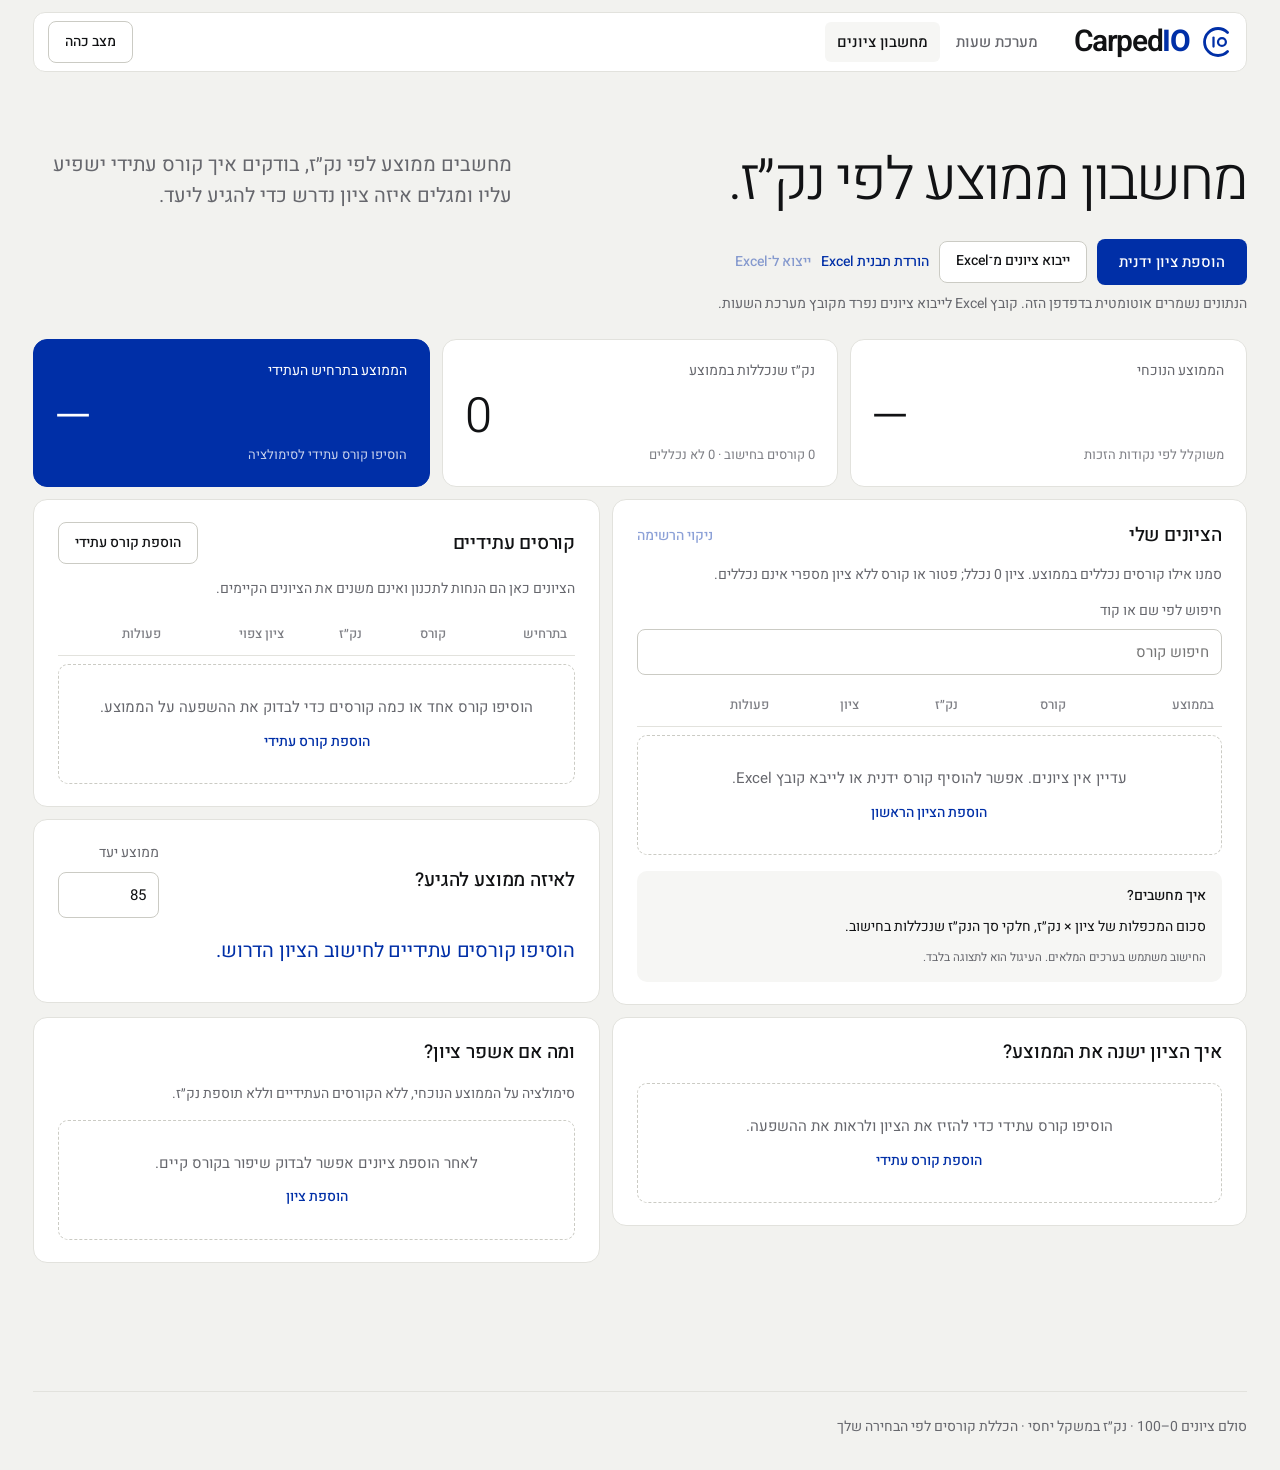
==== commit e72e567e: "Redesign as a quiet studio tool and make planning intuitive Rebuild both pages after studying Abatab" ====
--- a/web/grades.html
+++ b/web/grades.html
@@ -8,7 +8,7 @@
   <link rel="stylesheet" href="styles/brand.css" />
   <script src="scripts/brand-storage.js"></script>
   <link rel="preconnect" href="https://fonts.googleapis.com" /><link rel="preconnect" href="https://fonts.gstatic.com" crossorigin />
-  <link href="https://fonts.googleapis.com/css2?family=Frank+Ruhl+Libre:wght@400;500;700&family=Heebo:wght@400;500;600;700&display=swap" rel="stylesheet" />
+  <link href="https://fonts.googleapis.com/css2?family=Heebo:wght@300;400;500;600&display=swap" rel="stylesheet" />
   <script>try { document.documentElement.dataset.theme = (globalThis.CarpedIOStorage?.read('carpedio-theme') ?? localStorage.getItem('carpedio-theme')) || (matchMedia('(prefers-color-scheme: dark)').matches ? 'dark' : 'light'); } catch {}</script>
 </head>
 <body class="grades-page">
@@ -40,7 +40,7 @@
         <p class="grade-muted">סמנו אילו קורסים נכללים בממוצע. ציון 0 נכלל; פטור או קורס ללא ציון מספרי אינם נכללים.</p>
         <label class="grade-filter">חיפוש לפי שם או קוד<input id="grade-filter" type="search" placeholder="חיפוש קורס" /></label>
         <div class="grade-table-scroll"><table class="grade-table"><caption class="visually-hidden">קורסים וציונים נוכחיים</caption><thead><tr><th>בממוצע</th><th>קורס</th><th>נק״ז</th><th>ציון</th><th>פעולות</th></tr></thead><tbody id="actual-rows"></tbody></table></div>
-        <p id="actual-empty" class="grade-empty">עדיין אין ציונים. אפשר להוסיף קורס ידנית או לייבא קובץ Excel.</p>
+        <div id="actual-empty" class="grade-empty"><span>עדיין אין ציונים. אפשר להוסיף קורס ידנית או לייבא קובץ Excel.</span><button class="text-button" type="button" data-open="add-grade">הוספת הציון הראשון</button></div>
         <p id="grade-duplicates" class="grade-notice" hidden></p>
         <div class="grade-formula"><span>איך מחשבים?</span><p>סכום המכפלות של ציון × נק״ז, חלקי סך הנק״ז שנכללות בחישוב.</p><small>החישוב משתמש בערכים המלאים. העיגול הוא לתצוגה בלבד.</small></div>
       </section>
@@ -49,7 +49,7 @@
           <div class="grade-panel-heading"><h2 id="future-title">קורסים עתידיים</h2><button id="add-future" class="secondary-button" type="button">הוספת קורס עתידי</button></div>
           <p class="grade-muted">הציונים כאן הם הנחות לתכנון ואינם משנים את הציונים הקיימים.</p>
           <div class="grade-table-scroll"><table class="grade-table"><caption class="visually-hidden">קורסים בתרחיש העתידי</caption><thead><tr><th>בתרחיש</th><th>קורס</th><th>נק״ז</th><th>ציון צפוי</th><th>פעולות</th></tr></thead><tbody id="planned-rows"></tbody></table></div>
-          <p id="future-empty" class="grade-empty">הוסיפו קורס אחד או כמה קורסים כדי לבדוק את ההשפעה על הממוצע.</p>
+          <div id="future-empty" class="grade-empty"><span>הוסיפו קורס אחד או כמה קורסים כדי לבדוק את ההשפעה על הממוצע.</span><button class="text-button" type="button" data-open="add-future">הוספת קורס עתידי</button></div>
         </section>
         <section class="grade-panel grade-target-panel" aria-labelledby="target-title">
           <div class="grade-panel-heading"><h2 id="target-title">לאיזה ממוצע להגיע?</h2><label class="grade-target-label">ממוצע יעד<input id="grade-target" type="number" min="0" max="100" step="0.01" value="85" required /></label></div>
@@ -62,7 +62,7 @@
     <div class="grade-analysis-grid">
       <section class="grade-panel" aria-labelledby="impact-title">
         <h2 id="impact-title">איך הציון ישנה את הממוצע?</h2>
-        <div id="impact-empty" class="grade-empty">הוסיפו קורס עתידי כדי להזיז את הציון ולראות את ההשפעה.</div>
+        <div id="impact-empty" class="grade-empty"><span>הוסיפו קורס עתידי כדי להזיז את הציון ולראות את ההשפעה.</span><button class="text-button" type="button" data-open="add-future">הוספת קורס עתידי</button></div>
         <div id="impact-controls" hidden>
           <label>קורס לבדיקה<select id="focus-course"></select></label>
           <div class="grade-slider-label"><label for="scenario-grade">ציון צפוי</label><output id="scenario-value" for="scenario-grade"></output></div>
@@ -75,7 +75,7 @@
       </section>
       <section class="grade-panel" aria-labelledby="retake-title">
         <h2 id="retake-title">ומה אם אשפר ציון?</h2><p class="grade-muted">סימולציה על הממוצע הנוכחי, ללא הקורסים העתידיים וללא תוספת נק״ז.</p>
-        <p id="retake-empty" class="grade-empty">לאחר הוספת ציונים אפשר לבדוק שיפור בקורס קיים.</p>
+        <div id="retake-empty" class="grade-empty"><span>לאחר הוספת ציונים אפשר לבדוק שיפור בקורס קיים.</span><button class="text-button" type="button" data-open="add-grade">הוספת ציון</button></div>
         <div id="retake-controls" hidden>
           <label>קורס לשיפור<select id="retake-course"></select></label>
           <div class="grade-two-fields"><label>ציון חדש<input id="retake-grade" type="number" min="0" max="100" step="0.1" value="90" /></label>
--- a/web/styles/cobalt.css
+++ b/web/styles/cobalt.css
@@ -1,667 +1,535 @@
-/* CarpedIO: a two-colour printed course booklet. Paper and ink, cobalt in solid fields, no glass. */
+/* CarpedIO studio layer: a calm light ground, one sans family, white working cards, cobalt as the only signal.
+   Lessons from Abatable (precise grid, the product as the picture) and Huy Phan Vol.2 (label/value metadata, one item in focus). */
 :root[data-design] {
-  --paper: #F6F5F1;
-  --bg: var(--paper);
+  --bg: #F2F2EF;
   --surface: #FFFFFF;
-  --surface-soft: #ECEBE6;
-  --ink: #15171C;
-  --muted: #4C505C;
-  --faint: #5E6270;
-  --line: #D6D5CF;
+  --surface-soft: #F6F6F4;
+  --line: #E2E2DD;
+  --line-strong: #CBCBC4;
+  --ink: #111214;
+  --muted: #66676D;
+  --faint: #7E7F85;
   --accent: #002FA7;
-  --accent-soft: #E2E8F6;
+  --accent-hover: #00248A;
+  --accent-soft: #E9EEFB;
   --on-accent: #FFFFFF;
-  --button: #002FA7;
-  --button-hover: #00237E;
-  --field: #002FA7;
-  --on-field: #F6F5F1;
-  --on-field-soft: rgba(246, 245, 241, .8);
-  --footer: #15171C;
-  --on-footer: #F6F5F1;
-  --footer-accent: #9DB6FF;
+  --button: var(--accent);
+  --button-hover: var(--accent-hover);
+  --panel: #0B1836;
+  --on-panel: #F2F2EF;
   --focus: #002FA7;
   --metal: #002FA7;
-  --signal: #E2E8F6;
-  --signal-ink: #002FA7;
+  --signal: var(--accent-soft);
+  --signal-ink: var(--accent);
   --shadow: none;
-  --float-shadow: 0 24px 60px rgba(21, 23, 28, .18);
-  --overlay: rgba(21, 23, 28, .55);
-  --radius: 0px;
-  --serif: "Frank Ruhl Libre", "David", serif;
+  --float-shadow: 0 18px 50px rgba(17, 18, 20, .14);
+  --bar-shadow: 0 10px 40px rgba(17, 18, 20, .16);
+  --overlay: rgba(17, 18, 20, .45);
+  --radius: 14px;
+  --radius-sm: 8px;
   --sans: "Heebo", "Arial", sans-serif;
-  --gutter: clamp(16px, 3.4vw, 48px);
+  --gutter: clamp(16px, 2.6vw, 40px);
   --page-gutter: var(--gutter);
-  --section-space: clamp(96px, 11vw, 176px);
-  --step-small: 14px;
-  --step-body: 16px;
-  --step-lead: clamp(18px, 1.1vw + 10px, 22px);
-  --step-head: clamp(34px, 3.4vw, 54px);
-  --step-display: clamp(44px, 5vw, 80px);
-  /* Flat surfaces for the grade calculator, which still names the old glass tokens. */
+  --header-height: 72px;
+  --section-space: clamp(88px, 10vw, 160px);
+  --step-display: clamp(40px, 4.6vw, 72px);
+  --step-head: clamp(30px, 3vw, 46px);
+  --step-lead: clamp(17px, 1.05vw + 9px, 20px);
+  /* Old names still read by the grade calculator. */
   --glass: var(--surface);
   --cobalt-glass: var(--surface);
   --cobalt-glass-strong: var(--surface);
   --cobalt-soft-glass: var(--surface-soft);
   --cobalt-blue-glass: var(--accent-soft);
-}
-
+  --field: var(--accent);
+  --on-field: var(--on-accent);
+  --on-field-soft: rgba(255, 255, 255, .78);
+}
 :root[data-design][data-theme="dark"] {
-  --paper: #0F121A;
-  --surface: #171B26;
-  --surface-soft: #212634;
-  --ink: #ECEEF3;
-  --muted: #AEB4C2;
-  --faint: #9BA2B2;
-  --line: #333A4B;
-  --accent: #9DB6FF;
-  --accent-soft: #1D2A4C;
+  --bg: #0E0F12;
+  --surface: #17181C;
+  --surface-soft: #1D1F24;
+  --line: #2A2C33;
+  --line-strong: #3A3D46;
+  --ink: #F0F0EC;
+  --muted: #A0A2A9;
+  --faint: #868891;
+  --accent: #8FA8FF;
+  --accent-hover: #B3C4FF;
+  --accent-soft: #1A2342;
   --on-accent: #0B1530;
-  --button: #9DB6FF;
-  --button-hover: #C0D0FF;
-  --field: #0B2A86;
-  --on-field: #EEF1F8;
-  --on-field-soft: rgba(238, 241, 248, .8);
-  --footer: #080A10;
-  --on-footer: #ECEEF3;
-  --footer-accent: #9DB6FF;
-  --focus: #9DB6FF;
-  --metal: #9DB6FF;
-  --signal: #1D2A4C;
-  --signal-ink: #ECEEF3;
-  --float-shadow: 0 24px 60px rgba(0, 0, 0, .5);
-  --overlay: rgba(0, 0, 0, .65);
-}
-
-:root[data-design] body {
-  background: var(--bg);
-  color: var(--ink);
-  font: 400 var(--step-body)/1.6 var(--sans);
-}
+  --panel: #0A1430;
+  --focus: #8FA8FF;
+  --metal: #8FA8FF;
+  --float-shadow: 0 18px 50px rgba(0, 0, 0, .5);
+  --bar-shadow: 0 10px 40px rgba(0, 0, 0, .55);
+  --overlay: rgba(0, 0, 0, .6);
+  --on-field-soft: rgba(11, 21, 48, .75);
+}
+
+:root[data-design] body { background: var(--bg); color: var(--ink); font: 400 16px/1.6 var(--sans); }
 :root[data-design] :focus-visible { outline: 2px solid var(--focus); outline-offset: 3px; }
 :root[data-design] ::selection { background: var(--accent); color: var(--on-accent); }
+:root[data-design] :is(h1, h2, h3, h4) { font-family: var(--sans); }
 
 /* Launch notice when the HTML file is opened without the local server. */
 .local-launch { display: none; }
 html[data-launch="file"] body > :not(.local-launch) { display: none !important; }
 html[data-launch="file"] body { min-height: 100vh; padding: clamp(24px, 7vh, 80px) 20px; }
 html[data-launch="file"] .local-launch {
-  display: grid; gap: 22px; width: min(100%, 620px); margin: auto;
-  padding: clamp(28px, 5vw, 56px); background: var(--surface); line-height: 1.8;
-}
-.local-launch img { object-fit: contain; color: var(--accent); }
-.local-launch h2 { margin: 0; font: 500 clamp(30px, 5vw, 44px)/1.15 var(--serif); letter-spacing: -.01em; }
+  display: grid; gap: 22px; width: min(100%, 620px); margin: auto; padding: clamp(28px, 5vw, 56px);
+  background: var(--surface); border: 1px solid var(--line); border-radius: var(--radius); line-height: 1.8;
+}
+.local-launch img { object-fit: contain; }
+.local-launch h2 { margin: 0; font: 300 clamp(30px, 5vw, 44px)/1.1 var(--sans); letter-spacing: -.03em; }
 .local-launch p { margin: 0; }
 .local-launch ol { margin: 0; padding-inline-start: 24px; }
 .local-launch li + li { margin-top: 12px; }
-.local-launch strong { display: inline-block; padding: 2px 10px; background: var(--accent-soft); }
+.local-launch strong { display: inline-block; padding: 2px 10px; background: var(--accent-soft); border-radius: 6px; }
 .local-launch-note { color: var(--muted); font-size: 15px; }
 
-/* ---------- Buttons and links ---------- */
-:root[data-design] :is(.primary-button, .hero-cta, .header-cta) {
-  display: inline-flex; align-items: center; justify-content: center; gap: 12px;
-  min-height: 48px; padding: 12px 24px; border: 0; border-radius: 0;
-  background: var(--button); color: var(--on-accent);
-  font: 500 15px/1.2 var(--sans); white-space: nowrap; box-shadow: none;
-  transition: background-color .25s var(--ease), transform .25s var(--ease);
-}
-:root[data-design] :is(.primary-button, .hero-cta, .header-cta):hover:not(:disabled) { background: var(--button-hover); transform: translateY(-1px); }
-:root[data-design] :is(.primary-button, .hero-cta, .header-cta):active:not(:disabled) { transform: translateY(1px); }
+/* ---------- Buttons ---------- */
+:root[data-design] :is(.primary-button, .hero-cta) {
+  display: inline-flex; align-items: center; justify-content: center; gap: 10px;
+  min-height: 46px; padding: 11px 22px; border: 0; border-radius: var(--radius-sm);
+  background: var(--button); color: var(--on-accent); font: 500 15px/1.2 var(--sans);
+  white-space: nowrap; box-shadow: none; transition: background-color .2s var(--ease), transform .2s var(--ease);
+}
+:root[data-design] :is(.primary-button, .hero-cta):hover:not(:disabled) { background: var(--button-hover); transform: none; }
+:root[data-design] :is(.primary-button, .hero-cta):active:not(:disabled) { transform: scale(.98); }
+:root[data-design] .primary-button:disabled { opacity: .4; }
 :root[data-design] .secondary-button {
-  display: inline-flex; align-items: center; justify-content: center; gap: 10px;
-  min-height: 42px; padding: 10px 16px; border: 0; border-radius: 0;
-  background: var(--surface-soft); color: var(--ink); font: 500 14px/1.2 var(--sans); box-shadow: none;
-}
-:root[data-design] .secondary-button:hover:not(:disabled) { background: var(--accent-soft); color: var(--ink); }
-:root[data-design] .text-button { font: 500 14px/1.4 var(--sans); color: var(--accent); padding: 6px 0; }
-:root[data-design] .text-button:hover { color: var(--ink); text-decoration: underline; text-underline-offset: 4px; }
-:root[data-design] .icon-button { width: 40px; height: 40px; border: 0; border-radius: 0; background: var(--surface-soft); }
-:root[data-design] .icon-button:hover { background: var(--accent-soft); transform: none; }
+  display: inline-flex; align-items: center; justify-content: center; gap: 8px;
+  min-height: 42px; padding: 9px 16px; border: 1px solid var(--line-strong); border-radius: var(--radius-sm);
+  background: var(--surface); color: var(--ink); font: 500 14px/1.2 var(--sans); box-shadow: none;
+}
+:root[data-design] .secondary-button:hover:not(:disabled) { border-color: var(--ink); background: var(--surface); }
+:root[data-design] .secondary-button svg { width: 16px; height: 16px; }
+:root[data-design] .text-button { padding: 4px 0; font: 500 14px/1.4 var(--sans); color: var(--accent); }
+:root[data-design] .text-button:hover { color: var(--ink); }
+:root[data-design] .icon-button {
+  width: 40px; height: 40px; border: 1px solid var(--line); border-radius: var(--radius-sm); background: var(--surface);
+}
+:root[data-design] .icon-button:hover { border-color: var(--ink); background: var(--surface); transform: none; }
 :root[data-design] .icon-button svg { width: 18px; height: 18px; }
 
-/* ---------- Header: a plain bar ---------- */
+/* ---------- Header: one white rail ---------- */
 :root[data-design] .site-header {
-  position: relative; z-index: 20; height: 84px; margin: 0; padding: 0 var(--gutter);
-  display: flex; align-items: center; gap: 32px;
-  background: var(--bg); border: 0; border-radius: 0; box-shadow: none;
-  -webkit-backdrop-filter: none; backdrop-filter: none;
-}
-:root[data-design] .brand { gap: 10px; color: var(--ink); }
-:root[data-design] .brand .carpedio-symbol { width: 34px; height: 34px; color: var(--accent); }
-:root[data-design] .brand-copy strong.carpedio-wordmark { font-size: 26px; }
-:root[data-design] .brand-copy > span { font-size: 13px; color: var(--muted); }
+  position: sticky; top: 12px; z-index: 40; height: 60px; margin: 12px var(--gutter) 0; padding: 0 12px 0 10px;
+  display: flex; align-items: center; gap: 28px;
+  background: var(--surface); border: 1px solid var(--line); border-radius: 12px; box-shadow: none;
+  -webkit-backdrop-filter: none; backdrop-filter: none;
+}
+:root[data-design] .site-header.is-scrolled { box-shadow: 0 6px 24px rgba(17, 18, 20, .06); background: var(--surface); }
+:root[data-design] .brand { gap: 8px; padding-inline-start: 6px; color: var(--ink); }
+:root[data-design] .brand .carpedio-symbol { width: 28px; height: 28px; color: var(--accent); }
+:root[data-design] .brand-copy strong.carpedio-wordmark { font-size: 22px; }
+:root[data-design] .brand-copy > span { display: none; }
 :root[data-design] .menu-toggle { display: none; }
 :root[data-design] .header-nav {
-  position: static; display: flex; gap: 28px; padding: 0; margin-inline-start: auto;
-  background: none; border: 0; border-radius: 0; box-shadow: none;
-  clip-path: none; opacity: 1; visibility: visible;
-  -webkit-backdrop-filter: none; backdrop-filter: none;
-}
-:root[data-design] .header-nav a {
-  transform: none; padding: 8px 0; font: 500 15px/1.3 var(--sans); color: var(--ink);
-}
-:root[data-design] .header-nav a::after { height: 2px; bottom: 0; background: var(--accent); }
-:root[data-design] .header-nav a:hover { color: var(--accent); }
-:root[data-design] .header-actions { gap: 12px; }
-:root[data-design] .header-divider { display: none; }
-:root[data-design] .motion-toggle { min-height: 40px; padding: 0 12px; gap: 8px; background: var(--surface-soft); color: var(--ink); font-size: 14px; }
-:root[data-design] .motion-toggle > span:first-child { font-size: 14px; }
-:root[data-design] .header-cta { min-height: 40px; padding: 8px 18px; font-size: 14px; }
-
-/* ---------- Hero: title on the start column, the printed week on a cobalt field ---------- */
+  position: static; display: flex; gap: 4px; padding: 0; margin: 0;
+  background: none; border: 0; border-radius: 0; box-shadow: none; clip-path: none; opacity: 1; visibility: visible;
+  -webkit-backdrop-filter: none; backdrop-filter: none;
+}
+:root[data-design] .header-nav a { transform: none; padding: 8px 12px; border-radius: 6px; font: 500 15px/1.2 var(--sans); color: var(--muted); }
+:root[data-design] .header-nav a::after { content: none; }
+:root[data-design] .header-nav a:hover { color: var(--ink); background: var(--surface-soft); }
+:root[data-design] .header-nav a[aria-current] { color: var(--ink); background: var(--surface-soft); }
+:root[data-design] .header-actions { gap: 8px; margin-inline-start: auto; }
+:root[data-design] .header-divider, :root[data-design] .header-cta { display: none; }
+:root[data-design] .motion-toggle {
+  min-height: 40px; padding: 0 12px; gap: 6px; border: 1px solid var(--line); border-radius: var(--radius-sm);
+  background: var(--surface); color: var(--muted); font-size: 14px;
+}
+:root[data-design] .motion-toggle:hover { color: var(--ink); border-color: var(--ink); }
+:root[data-design] .motion-toggle > span:first-child { font-size: 13px; }
+
+/* ---------- Intro: short, so the planner is on the first screen ---------- */
 :root[data-design] .hero {
-  margin: 0 var(--gutter); padding: clamp(16px, 2vw, 32px) 0 0; min-height: 0;
-  display: grid; grid-template-columns: minmax(0, 5fr) minmax(0, 7fr); gap: clamp(32px, 4vw, 72px);
-  align-items: stretch;
+  position: relative; margin: 0 var(--gutter); min-height: 0; padding: clamp(48px, 6vw, 88px) 0 clamp(36px, 4vw, 56px);
+  display: grid; grid-template-columns: minmax(0, 7fr) minmax(0, 5fr); gap: 32px clamp(32px, 5vw, 96px); align-items: end;
 }
 :root[data-design] .hero-copy {
-  align-self: center; padding: 0; text-align: start;
-  background: none; border: 0; border-radius: 0; box-shadow: none;
-  -webkit-backdrop-filter: none; backdrop-filter: none;
-}
-:root[data-design] h1 {
-  font: 500 var(--step-display)/1.04 var(--serif); letter-spacing: -.02em; color: var(--ink);
-}
-:root[data-design] .title-line { display: block; }
-:root[data-design] .hero-description {
-  max-width: 34ch; margin: 32px 0 0; font: 400 var(--step-lead)/1.55 var(--sans); color: var(--ink);
-}
-:root[data-design] .hero-actions { display: flex; flex-direction: row; flex-wrap: wrap; align-items: center; gap: 28px; margin-top: 40px; justify-content: flex-start; }
-:root[data-design] .hero-cta { min-height: 56px; padding: 14px 30px; font-size: 16px; }
-:root[data-design] .hero-secondary {
-  padding: 6px 0; border: 0; font: 500 16px/1.4 var(--sans); color: var(--accent);
-  text-decoration: underline; text-decoration-thickness: 2px; text-underline-offset: 6px;
-}
-:root[data-design] .hero-secondary:hover { color: var(--ink); }
-
+  align-self: end; padding: 0; text-align: start;
+  background: none; border: 0; border-radius: 0; box-shadow: none; -webkit-backdrop-filter: none; backdrop-filter: none;
+}
+:root[data-design] h1 { max-width: 16ch; font: 300 var(--step-display)/1.02 var(--sans); letter-spacing: -.035em; color: var(--ink); }
+:root[data-design] .hero-description { max-width: 46ch; margin: 24px 0 0; font: 400 var(--step-lead)/1.55 var(--sans); color: var(--muted); }
 :root[data-design] .hero-art {
-  position: relative; width: 100%; max-width: none; aspect-ratio: auto; margin: 0;
-  display: flex; flex-direction: column; transform: none; direction: rtl; justify-self: stretch;
+  position: relative; width: auto; max-width: none; aspect-ratio: auto; margin: 0; transform: none;
+  direction: rtl; justify-self: stretch; display: flex; flex-direction: column; gap: 12px;
 }
 :root[data-design] .hero-art::before { content: none; }
-:root[data-design] .hero-artwork {
-  position: relative; inset: auto; flex: 1; height: auto; margin: 0;
-  display: grid; grid-template-rows: 1fr auto; gap: 28px;
-  padding: clamp(24px, 3.4vw, 56px); background: var(--field); color: var(--on-field);
-}
-.paper-week { --h: clamp(46px, 4.6vw, 64px); background: var(--surface); color: var(--ink); padding: clamp(18px, 2vw, 28px); }
-.paper-week-head { display: flex; justify-content: space-between; align-items: baseline; gap: 16px; margin-bottom: 18px; }
-.paper-week-head p:first-child { font: 500 20px/1.3 var(--serif); }
-.paper-week-meta { font-size: 14px; color: var(--muted); }
-.paper-grid { display: grid; grid-template-columns: 48px repeat(5, minmax(0, 1fr)); gap: 4px; }
-.paper-hours { position: relative; margin-top: 30px; height: calc(var(--h) * 6); direction: ltr; }
-.paper-hours span {
-  position: absolute; inset-inline-end: 6px; transform: translateY(-50%);
-  font: 400 13px/1 var(--sans); color: var(--muted); font-variant-numeric: tabular-nums;
-}
-.paper-hours span:nth-child(1) { top: 0; transform: none; }
-.paper-hours span:nth-child(2) { top: calc(var(--h) * 1); }
-.paper-hours span:nth-child(3) { top: calc(var(--h) * 2); }
-.paper-hours span:nth-child(4) { top: calc(var(--h) * 3); }
-.paper-hours span:nth-child(5) { top: calc(var(--h) * 4); }
-.paper-hours span:nth-child(6) { top: calc(var(--h) * 5); }
-.paper-hours span:nth-child(7) { top: auto; bottom: 0; transform: none; }
-.paper-day > b { display: block; height: 30px; font: 500 14px/30px var(--sans); text-align: center; }
-.paper-slots { position: relative; height: calc(var(--h) * 6); background: var(--surface-soft); container-type: inline-size; }
-/* Narrow day columns show the course code instead of a broken name. */
-@container (max-width: 118px) {
-  .paper-session { padding-inline: 5px; }
-  .paper-session bdi, .paper-session small { display: none; }
-  .paper-session::after { content: attr(data-code); font: 500 13px/1.2 var(--sans); letter-spacing: -.02em; }
-}
-.paper-session {
-  position: absolute; inset-inline: 3px; top: calc(var(--from) * var(--h) + 2px);
-  height: calc((var(--to) - var(--from)) * var(--h) - 4px);
-  display: flex; flex-direction: column; gap: 2px; padding: 6px 8px; overflow: hidden;
-  background: var(--event-bg); color: var(--event-ink); border-inline-start: 3px solid var(--event-edge);
-  font: 500 13px/1.25 var(--sans);
-}
-.paper-session bdi { overflow-wrap: anywhere; }
-.paper-session small { font: 400 13px/1.25 var(--sans); opacity: .85; }
-.paper-session.c0 { --event-bg: var(--event-0); --event-ink: var(--event-ink-0); --event-edge: var(--event-edge-0); }
-.paper-session.c1 { --event-bg: var(--event-1); --event-ink: var(--event-ink-1); --event-edge: var(--event-edge-1); }
-.paper-session.c2 { --event-bg: var(--event-2); --event-ink: var(--event-ink-2); --event-edge: var(--event-edge-2); }
-.paper-session.c3 { --event-bg: var(--event-3); --event-ink: var(--event-ink-3); --event-edge: var(--event-edge-3); }
-.is-free .paper-slots { display: grid; place-items: center; }
-.free-pin { display: flex; flex-direction: column; align-items: center; gap: 8px; font: 500 14px/1.3 var(--sans); color: var(--accent); text-align: center; }
-.free-pin::before { content: ""; width: 8px; height: 8px; border-radius: 50%; background: var(--accent); }
-.hero-facts { display: grid; grid-template-columns: repeat(3, minmax(0, 1fr)); gap: 24px; }
-.hero-facts p { display: flex; flex-direction: column; gap: 4px; }
-.hero-facts strong { font: 500 clamp(36px, 3.2vw, 52px)/1 var(--serif); }
-.hero-facts span { font-size: 15px; color: var(--on-field-soft); }
-
-/* Summary of the computed week, added by planner.js once there are results. */
+.intro-steps { position: relative; inset: auto; margin: 0; padding: 0; list-style: none; display: grid; }
+.intro-steps li { display: grid; grid-template-columns: 64px 1fr; gap: 2px 16px; padding: 14px 0; border-top: 1px solid var(--line); }
+.intro-steps li:last-child { border-bottom: 1px solid var(--line); }
+.intro-steps span { grid-row: span 2; font: 400 13px/1.7 var(--sans); color: var(--faint); }
+.intro-steps b { font: 500 16px/1.4 var(--sans); }
+.intro-steps small { font-size: 15px; line-height: 1.5; color: var(--muted); }
+/* Summary of the computed week, added by planner.js. */
 :root[data-design] .hero-art > .hero-week-preview:not([hidden]) {
-  position: static; margin-top: 8px;
-  display: grid; grid-template-columns: auto auto 1fr; align-items: center; gap: 6px 16px;
-  padding: 16px 20px; border: 0; border-radius: 0; background: var(--surface); color: var(--ink);
+  position: static; display: grid; grid-template-columns: auto 1fr; align-items: center; gap: 4px 16px;
+  padding: 14px 16px; border: 1px solid var(--line); border-radius: var(--radius); background: var(--surface); color: var(--ink);
   box-shadow: none; -webkit-backdrop-filter: none; backdrop-filter: none;
 }
-:root[data-design] .hero-week-caption { font-size: 14px; color: var(--muted); }
-:root[data-design] .hero-week-preview > strong { margin: 0; font: 500 22px/1.2 var(--serif); }
+:root[data-design] .hero-week-caption { grid-column: 1 / -1; font-size: 13px; color: var(--muted); }
+:root[data-design] .hero-week-preview > strong { margin: 0; font: 400 22px/1.2 var(--sans); letter-spacing: -.02em; }
 :root[data-design] .hero-week-days { gap: 4px; }
-:root[data-design] .hero-week-days span { border: 0; border-radius: 0; padding: 6px 0; font-size: 13px; background: var(--surface-soft); color: var(--muted); }
+:root[data-design] .hero-week-days span { border: 0; border-radius: 6px; padding: 5px 0; font-size: 13px; background: var(--surface-soft); color: var(--faint); }
 :root[data-design] .hero-week-days span.is-study-day { background: var(--accent); color: var(--on-accent); }
 
-/* ---------- Section headings, shared ---------- */
-:root[data-design] h2 { font: 500 var(--step-head)/1.08 var(--serif); letter-spacing: -.015em; }
-:root[data-design] :is(.editorial-heading, .workspace-heading) {
-  display: grid; grid-template-columns: minmax(0, 5fr) minmax(0, 7fr); gap: clamp(32px, 4vw, 72px);
-  align-items: end; margin: 0 0 56px; padding: 0;
-  background: none; border: 0; border-radius: 0; box-shadow: none;
-  -webkit-backdrop-filter: none; backdrop-filter: none;
-}
-:root[data-design] :is(.editorial-heading, .workspace-heading) h2 { margin: 0; font-size: var(--step-head); line-height: 1.08; letter-spacing: -.015em; }
-:root[data-design] :is(.editorial-heading, .workspace-heading) > p {
-  grid-column: auto; max-width: 52ch; margin: 0; padding: 0; font: 400 var(--step-lead)/1.55 var(--sans); color: var(--ink);
-}
-
-/* ---------- Rhythms: three presets as large rows ---------- */
-:root[data-design] .rhythms-section { padding: var(--section-space) var(--gutter) 0; }
-:root[data-design] .rhythm-grid { display: grid; grid-template-columns: 1fr; gap: 8px; }
-:root[data-design] .rhythm-card {
-  display: grid; grid-template-columns: minmax(0, 5fr) minmax(0, 4fr) minmax(0, 2fr) auto;
-  align-items: center; gap: clamp(20px, 3vw, 48px); min-height: 136px;
-  padding: 24px clamp(20px, 2.4vw, 36px); text-align: start;
-  background: var(--surface); color: var(--ink); border: 0; border-radius: 0; box-shadow: none; outline: 0;
-  -webkit-backdrop-filter: none; backdrop-filter: none;
-  transition: background-color .3s var(--ease), color .3s var(--ease);
-}
-:root[data-design] .rhythm-card:hover { transform: none; background: var(--accent-soft); }
-:root[data-design] .rhythm-card[aria-pressed="true"] { outline: 0; background: var(--field); color: var(--on-field); }
-:root[data-design] .rhythm-card:focus-visible { outline: 2px solid var(--focus); outline-offset: 3px; }
-:root[data-design] .rhythm-title { font: 500 clamp(28px, 2.6vw, 40px)/1.1 var(--serif); letter-spacing: -.01em; }
-:root[data-design] .rhythm-description { margin: 0; font-size: var(--step-body); line-height: 1.6; opacity: 1; }
-:root[data-design] .rhythm-action {
-  margin: 0; padding: 0; border: 0; font: 500 15px/1.3 var(--sans); color: var(--accent);
-  text-decoration: underline; text-underline-offset: 5px; white-space: nowrap;
-}
-:root[data-design] .rhythm-card[aria-pressed="true"] .rhythm-action { color: var(--on-field); }
-:root[data-design] .rhythm-card[aria-pressed="true"] .rhythm-action::before { content: "✓ "; text-decoration: none; }
-/* Each mark is a day, Sunday to Thursday; the filled part is the study time. */
-:root[data-design] .rhythm-art {
-  display: grid; grid-template-columns: repeat(5, 1fr); gap: 5px; height: 84px; margin: 0;
-  transform: none; position: static;
-}
-:root[data-design] .rhythm-art i {
-  position: relative; display: block; width: auto; height: 100%; border: 0; border-radius: 0; opacity: 1;
-  background: var(--surface-soft); transform: none; margin: 0;
-  --t: 12%; --len: 50%;
-}
-:root[data-design] .rhythm-art i::after {
-  content: ""; position: absolute; inset-inline: 0; top: var(--t); height: var(--len);
-  background: var(--accent); transition: top .6s var(--ease), height .6s var(--ease);
-}
-:root[data-design] .rhythm-card[aria-pressed="true"] .rhythm-art i { background: rgba(255, 255, 255, .18); }
-:root[data-design] .rhythm-card[aria-pressed="true"] .rhythm-art i::after { background: var(--on-field); }
-:root[data-design] .rhythm-compact .rhythm-art i { --t: 8%; --len: 80%; }
-:root[data-design] .rhythm-compact .rhythm-art i:nth-child(n+4) { --len: 0%; }
-:root[data-design] .rhythm-morning .rhythm-art i { --t: 42%; --len: 46%; }
-:root[data-design] .rhythm-morning .rhythm-art i:nth-child(2n) { --t: 50%; --len: 38%; }
-:root[data-design] .rhythm-flow .rhythm-art i { --t: 20%; --len: 46%; }
-:root[data-design] .rhythm-flow .rhythm-art i:nth-child(2n) { --t: 26%; --len: 40%; }
-:root[data-design] .rhythm-compact:hover .rhythm-art i,
-:root[data-design] .rhythm-morning:hover .rhythm-art i,
-:root[data-design] .rhythm-flow:hover .rhythm-art i { transform: none; }
-
-/* ---------- Planner: the working area ---------- */
-:root[data-design] .planner-section { margin: 0; padding: var(--section-space) var(--gutter) 0; border: 0; }
-:root[data-design] .planner-steps {
-  margin: 0 0 16px; padding: 0; border: 0; background: none; border-radius: 0; box-shadow: none;
-  -webkit-backdrop-filter: none; backdrop-filter: none;
-}
-:root[data-design] .planner-steps ol { display: flex; flex-wrap: wrap; gap: 8px 32px; margin: 0; padding: 0; list-style: none; }
-:root[data-design] .planner-steps a { display: inline-flex; align-items: center; gap: 10px; padding: 6px 0; font: 500 15px/1.4 var(--sans); color: var(--muted); }
-:root[data-design] .planner-steps a::before { content: ""; width: 10px; height: 10px; border-radius: 50%; background: var(--surface-soft); box-shadow: inset 0 0 0 2px var(--muted); }
-:root[data-design] .planner-steps a.step-complete { color: var(--ink); }
-:root[data-design] .planner-steps a.step-complete::before { background: var(--accent); box-shadow: none; }
-:root[data-design] .planner-steps a:hover { color: var(--accent); }
-
-/* The sticky bar really floats over the page, so it is the one place with a shadow. */
-:root[data-design] .planner-actionbar {
-  top: 12px; margin: 0 0 32px; padding: 14px 16px 14px 24px; gap: 24px;
-  background: var(--field); color: var(--on-field); border: 0; border-radius: 0;
-  -webkit-backdrop-filter: none; backdrop-filter: none; box-shadow: 0 14px 34px rgba(0, 20, 80, .18);
-}
-:root[data-design] .planner-actioncopy strong { font: 500 18px/1.3 var(--serif); }
-:root[data-design] .planner-actioncopy > span { font-size: 14px; color: var(--on-field-soft); }
-:root[data-design] .planner-actionbar .primary-button {
-  min-width: 180px; min-height: 48px; border-radius: 0; background: var(--on-field); color: var(--field);
-}
-:root[data-design] .planner-actionbar .primary-button:hover:not(:disabled) { background: #FFFFFF; }
-:root[data-design][data-theme="dark"] .planner-actionbar .primary-button { color: #0B2A86; }
-
+/* ---------- Planner ---------- */
+:root[data-design] .planner-section { margin: 0; padding: 0 var(--gutter); border: 0; }
 :root[data-design] .notice {
-  margin-bottom: 24px; padding: 16px 20px; border: 0; border-inline-start: 4px solid var(--accent); border-radius: 0;
-  background: var(--accent-soft); color: var(--ink); font-size: 15px;
-  -webkit-backdrop-filter: none; backdrop-filter: none;
-}
-:root[data-design] .notice.error { background: var(--error-bg); color: var(--error); border-color: var(--error); }
-:root[data-design] .stale-results { border: 0; border-inline-start: 4px solid var(--accent); border-radius: 0; background: var(--accent-soft); font-size: 15px; -webkit-backdrop-filter: none; backdrop-filter: none; }
-
-:root[data-design] .workspace { grid-template-columns: 340px minmax(0, 1fr); gap: 32px; }
-:root[data-design] .sidebar { grid-column: 1; grid-row: 1; gap: 16px; }
-/* The settings can run long; on wide screens the sidebar scrolls beside the week instead of stretching the page. */
-@media (min-width: 901px) {
+  display: grid; gap: 4px; margin: 0 0 16px; padding: 16px 20px; border: 1px solid var(--line); border-inline-start: 3px solid var(--accent);
+  border-radius: var(--radius); background: var(--surface); color: var(--ink); font-size: 15px;
+  -webkit-backdrop-filter: none; backdrop-filter: none;
+}
+:root[data-design] .notice[hidden] { display: none; }
+:root[data-design] .notice.error { border-color: var(--line); border-inline-start-color: var(--error); background: var(--error-bg); color: var(--error); }
+/* The registration-links question: a plain yes or no, right where the eye already is. */
+:root[data-design] .notice.question { padding: 20px 24px; border: 1px solid transparent; background: var(--accent-soft); }
+:root[data-design] .notice-title { font: 500 18px/1.4 var(--sans); }
+:root[data-design] .notice.question p { max-width: 72ch; color: var(--ink); }
+.notice-actions { display: flex; flex-wrap: wrap; gap: 10px; margin-top: 12px; }
+:root[data-design] .notice-actions > * { width: auto; margin: 0; }
+:root[data-design] .stale-results {
+  margin-bottom: 12px; border: 1px solid var(--line); border-inline-start: 3px solid var(--accent); border-radius: var(--radius);
+  background: var(--surface); font-size: 15px; -webkit-backdrop-filter: none; backdrop-filter: none;
+}
+
+:root[data-design] .workspace { grid-template-columns: 380px minmax(0, 1fr); gap: 16px; align-items: start; }
+:root[data-design] .sidebar { grid-column: 1; grid-row: 1; gap: 12px; }
+:root[data-design] .results { grid-column: 2; grid-row: 1; }
+@media (min-width: 1001px) {
   :root[data-design] .sidebar {
-    position: sticky; top: 104px; max-height: calc(100svh - 120px); overflow-y: auto; overscroll-behavior: contain;
-    scrollbar-width: thin; scrollbar-color: var(--muted) transparent;
+    position: sticky; top: 88px; max-height: calc(100svh - 104px); overflow-y: auto; overscroll-behavior: contain;
+    scrollbar-width: thin; scrollbar-color: var(--line-strong) transparent; border-radius: var(--radius);
   }
 }
-:root[data-design] .results { grid-column: 2; grid-row: 1; }
 :root[data-design] .panel {
-  background: var(--surface); border: 0; border-radius: 0; box-shadow: none;
-  -webkit-backdrop-filter: none; backdrop-filter: none;
-}
-:root[data-design] :is(.course-panel, .preferences-panel) { padding: 28px; }
-:root[data-design] .panel-heading h3 { font: 500 24px/1.2 var(--serif); }
-:root[data-design] .count-badge { min-width: 30px; height: 30px; border: 0; background: var(--accent); color: var(--on-accent); font: 600 14px/1 var(--sans); }
-:root[data-design] .section-description { font-size: 16px; line-height: 1.6; color: var(--muted); margin-top: 8px; }
+  background: var(--surface); border: 1px solid var(--line); border-radius: var(--radius); box-shadow: none;
+  -webkit-backdrop-filter: none; backdrop-filter: none;
+}
+:root[data-design] :is(.course-panel, .preferences-panel) { padding: 22px; }
+:root[data-design] .panel-heading h3,
+:root[data-design] .results-title { display: flex; align-items: center; gap: 10px; font: 500 19px/1.3 var(--sans); letter-spacing: -.01em; }
+.step-no {
+  display: inline-grid; place-items: center; flex: none; width: 26px; height: 26px; border-radius: 50%;
+  background: var(--ink); color: var(--bg); font: 500 13px/1 var(--sans);
+}
+:root[data-design] .count-badge {
+  display: inline-flex; min-width: auto; height: auto; padding: 3px 10px; border: 0; border-radius: 99px;
+  background: var(--accent-soft); color: var(--accent); font: 500 13px/1.4 var(--sans); white-space: nowrap;
+}
+:root[data-design] .count-badge::after { content: "\00a0נבחרו"; }
+:root[data-design] .section-description { margin-top: 6px; font-size: 15px; line-height: 1.55; color: var(--muted); }
 :root[data-design] .upload-zone {
-  margin-top: 20px; padding: 18px 16px; gap: 14px; border: 2px dashed var(--line); border-radius: 0; background: var(--bg);
+  margin-top: 16px; padding: 16px; gap: 12px; border: 1px dashed var(--line-strong); border-radius: 10px; background: var(--surface-soft);
 }
 :root[data-design] .upload-zone:hover, :root[data-design] .upload-zone.dragging { background: var(--accent-soft); border-color: var(--accent); }
-:root[data-design] .upload-zone strong { font-size: 15px; }
-:root[data-design] .upload-zone small { font-size: 13px; color: var(--muted); }
-:root[data-design] .manual-course-trigger { margin-top: 8px; width: 100%; }
-:root[data-design] .course-search label { font-size: 14px; color: var(--ink); }
+:root[data-design] .upload-zone svg { color: var(--accent); }
+:root[data-design] .upload-zone strong { font-size: 15px; font-weight: 500; }
+:root[data-design] .upload-zone small { margin-top: 2px; font-size: 13px; color: var(--muted); }
+:root[data-design] .manual-course-trigger { width: 100%; margin-top: 8px; }
+:root[data-design] .course-search { margin: 16px 0 4px; }
+:root[data-design] .course-search label { margin-bottom: 6px; font-size: 13px; color: var(--muted); }
 :root[data-design] .course-search input,
 :root[data-design] input[type="time"] {
-  border: 1px solid var(--line); border-radius: 0; background: var(--bg); color: var(--ink); font: 400 16px/1.3 var(--sans);
-}
-:root[data-design] .course-search input { min-height: 46px; }
-:root[data-design] input[type="time"] { width: 116px; padding: 9px 8px; }
+  border: 1px solid var(--line-strong); border-radius: var(--radius-sm); background: var(--surface); color: var(--ink); font: 400 15px/1.3 var(--sans);
+}
+:root[data-design] .course-search input { min-height: 42px; padding: 8px 12px; }
+:root[data-design] :is(.course-search input, input[type="time"]):focus { border-color: var(--accent); outline: 0; box-shadow: 0 0 0 3px var(--accent-soft); }
+:root[data-design] input[type="time"] { width: 112px; padding: 8px; }
 :root[data-design] .course-search-status { font-size: 13px; }
-:root[data-design] .course-tools .text-button { font-size: 14px; }
-:root[data-design] .course-row { gap: 12px; padding: 12px 0; border: 0; }
+:root[data-design] .course-tools { padding: 12px 0 6px; }
+:root[data-design] .course-tools .text-button { font-size: 13px; }
+:root[data-design] .course-list { display: grid; gap: 6px; }
+:root[data-design] .course-row {
+  gap: 12px; padding: 12px; border: 1px solid var(--line); border-radius: 10px; background: var(--surface);
+  transition: border-color .2s var(--ease), background-color .2s var(--ease);
+}
+:root[data-design] .course-row:last-child { border: 1px solid var(--line); }
+:root[data-design] .course-row:hover { border-color: var(--line-strong); }
+:root[data-design] .course-row:has(input:checked) { border-color: var(--accent); background: var(--accent-soft); }
 :root[data-design] .course-row input { width: 18px; height: 18px; }
 :root[data-design] .course-name { font-size: 15px; font-weight: 500; }
-:root[data-design] .course-meta { font-size: 13px; color: var(--muted); margin-top: 2px; }
+:root[data-design] .course-meta { margin-top: 2px; font-size: 13px; color: var(--muted); }
 :root[data-design] .course-dot { width: 10px; height: 10px; }
-:root[data-design] .course-total { margin-top: 12px; padding: 14px 16px; border: 0; background: var(--surface-soft); font-size: 14px; color: var(--ink); }
-:root[data-design] .course-total strong { font: 500 22px/1 var(--serif); }
-:root[data-design] .file-format { font-size: 16px; line-height: 1.6; }
+:root[data-design] .course-total { margin-top: 12px; padding: 12px 2px 0; border-top: 1px solid var(--line); font-size: 14px; color: var(--muted); }
+:root[data-design] .course-total strong { font: 500 18px/1 var(--sans); color: var(--ink); }
+:root[data-design] .file-format { margin-top: 14px; font-size: 14px; line-height: 1.6; }
 :root[data-design] .file-format summary { color: var(--accent); font-weight: 500; }
-:root[data-design] .time-preference { font-size: 15px; padding: 20px 0 8px; border: 0; }
-:root[data-design] .weight-label { font-size: 15px; }
-:root[data-design] .weight-label output { font-size: 14px; color: var(--ink); font-weight: 500; }
-:root[data-design] input[type="range"] { height: 4px; background: var(--surface-soft); }
-:root[data-design] input[type="range"]::-webkit-slider-thumb { width: 18px; height: 18px; border: 3px solid var(--surface); background: var(--accent); }
+
+/* Pace presets: three clear choices before the fine-tuning. */
+.preset-picker { display: grid; grid-template-columns: repeat(3, minmax(0, 1fr)); gap: 6px; margin: 16px 0 4px; }
+.preset {
+  display: grid; align-content: start; gap: 2px; min-height: 64px; padding: 10px; text-align: start;
+  border: 1px solid var(--line-strong); border-radius: 10px; background: var(--surface); color: var(--ink);
+  transition: border-color .2s var(--ease), background-color .2s var(--ease);
+}
+.preset b { font: 500 14px/1.3 var(--sans); }
+.preset small { font: 400 13px/1.35 var(--sans); color: var(--muted); }
+.preset:hover { border-color: var(--ink); }
+.preset[aria-pressed="true"] { border-color: var(--accent); background: var(--accent); color: var(--on-accent); }
+.preset[aria-pressed="true"] small { color: var(--on-field-soft); }
+
+:root[data-design] .time-preference { padding: 16px 0 6px; border: 0; font-size: 15px; }
+:root[data-design] .weight-control { margin-top: 14px; }
+:root[data-design] .weight-label { margin-bottom: 4px; font-size: 15px; }
+:root[data-design] .weight-label output {
+  min-width: 34px; padding: 1px 6px; border-radius: 6px; background: var(--surface-soft);
+  font-size: 13px; text-align: center; color: var(--ink); font-weight: 500;
+}
+:root[data-design] input[type="range"] { height: 4px; border-radius: 4px; background: var(--line); }
+:root[data-design] input[type="range"]::-webkit-slider-thumb { width: 18px; height: 18px; border: 3px solid var(--surface); background: var(--accent); box-shadow: 0 0 0 1px var(--accent); }
 :root[data-design] input[type="range"]::-moz-range-thumb { width: 14px; height: 14px; border: 3px solid var(--surface); background: var(--accent); }
-:root[data-design] .range-hint { font-size: 13px; color: var(--muted); }
-:root[data-design] .preferences-panel > fieldset > .primary-button,
-:root[data-design] #generate { width: 100%; justify-content: space-between; }
-:root[data-design] .privacy-note { font-size: 13px; color: var(--muted); }
-:root[data-design] .search-settings { margin-block: 24px; padding: 14px 16px; border: 0; background: var(--surface-soft); font-size: 16px; }
-:root[data-design] :is(.course-rules, .attendance-rule) { border: 0; margin-top: 8px; padding: 10px 12px; background: var(--surface); }
-:root[data-design] .search-settings summary { font: 500 16px/1.4 var(--sans); color: var(--ink); }
-:root[data-design] .search-fields label,
-:root[data-design] .combination-editor label,
-:root[data-design] .search-checkbox,
-:root[data-design] .group-rules,
-:root[data-design] .attendance-rule,
-:root[data-design] .approved-combination { font-size: 16px; }
-:root[data-design] .search-settings :is(input[type=number], input[type=time], select) { border-radius: 0; background: var(--bg); font-size: 15px; }
-
-/* Results */
+:root[data-design] .range-hint { margin: 10px 0 8px; font-size: 13px; color: var(--faint); }
+/* The docked bar is the one calculate button; the in-panel twin stays in the DOM for the form. */
+:root[data-design] #generate { display: none; }
+:root[data-design] .privacy-note { margin-top: 10px; font-size: 13px; color: var(--faint); text-align: start; }
+:root[data-design] .search-settings {
+  margin: 18px 0 4px; padding: 12px 14px; border: 1px solid var(--line); border-radius: 10px; background: var(--surface-soft); font-size: 14px;
+}
+:root[data-design] .search-settings summary { font: 500 15px/1.4 var(--sans); color: var(--ink); }
+:root[data-design] .search-settings h4 { font: 500 15px/1.4 var(--sans); }
+:root[data-design] :is(.course-rules, .attendance-rule) { margin-top: 8px; padding: 10px 12px; border: 1px solid var(--line); border-radius: 8px; background: var(--surface); }
+:root[data-design] :is(.search-fields label, .combination-editor label, .search-checkbox, .group-rules, .approved-combination) { font-size: 14px; }
+:root[data-design] .search-settings :is(input[type=number], input[type=time], select) { border-radius: 6px; background: var(--surface); font-size: 15px; }
+
+/* The calculate bar docks to the bottom of the screen while the planner is in view. */
+:root[data-design] .planner-actionbar {
+  position: sticky; top: auto; bottom: 16px; z-index: 30; margin: 16px 0 0; padding: 10px 10px 10px 20px; gap: 20px;
+  background: var(--ink); color: var(--bg); border: 0; border-radius: 12px; box-shadow: var(--bar-shadow);
+  -webkit-backdrop-filter: none; backdrop-filter: none;
+}
+:root[data-design] .planner-actioncopy { gap: 16px; }
+:root[data-design] .planner-actioncopy strong { font: 500 16px/1.3 var(--sans); }
+:root[data-design] .planner-actioncopy > span { font-size: 14px; color: color-mix(in srgb, var(--bg) 62%, transparent); }
+:root[data-design] .planner-actionbar .primary-button { min-width: 168px; min-height: 46px; border-radius: var(--radius-sm); background: var(--accent); color: #FFFFFF; }
+:root[data-design][data-theme="dark"] .planner-actionbar { background: var(--surface-soft); color: var(--ink); box-shadow: 0 0 0 1px var(--line-strong), var(--bar-shadow); }
+:root[data-design][data-theme="dark"] .planner-actioncopy > span { color: var(--muted); }
+:root[data-design][data-theme="dark"] .planner-actionbar .primary-button { color: var(--on-accent); }
+:root[data-design] .planner-actionbar .primary-button:hover:not(:disabled) { background: var(--button-hover); }
+
+/* ---------- Results ---------- */
 :root[data-design] .results-topline {
-  margin-bottom: 16px; padding: 0; border: 0; background: none; border-radius: 0;
-  -webkit-backdrop-filter: none; backdrop-filter: none;
-}
-:root[data-design] .results-title { font: 500 24px/1.2 var(--serif); }
-:root[data-design] .results-topline { justify-content: flex-start; gap: 20px; }
-:root[data-design] .result-status { border: 0; border-radius: 0; padding: 0; background: none; font-size: 16px; color: var(--muted); }
-:root[data-design] .metrics { border: 0; background: none; gap: 8px; margin-bottom: 16px; }
+  margin: 0 0 12px; padding: 4px 4px 0; justify-content: space-between; gap: 16px;
+  border: 0; background: none; border-radius: 0; -webkit-backdrop-filter: none; backdrop-filter: none;
+}
+:root[data-design] .result-status { padding: 0; border: 0; background: none; font-size: 14px; color: var(--muted); }
+:root[data-design] .metrics { gap: 12px; margin-bottom: 12px; border: 0; background: none; }
 :root[data-design] .metric {
-  display: flex; flex-direction: column; padding: 24px; border: 0; border-radius: 0;
+  display: flex; flex-direction: column; padding: 18px 20px; border: 1px solid var(--line); border-radius: var(--radius);
   background: var(--surface); box-shadow: none; -webkit-backdrop-filter: none; backdrop-filter: none;
 }
-:root[data-design] .metric strong { order: -1; margin: 0 0 10px; font: 500 clamp(40px, 3.6vw, 56px)/1 var(--serif); letter-spacing: -.01em; }
-:root[data-design] .metric > span { font: 500 15px/1.4 var(--sans); color: var(--ink); }
-:root[data-design] .metric small { margin-top: 4px; font-size: 13px; color: var(--muted); }
-:root[data-design] .metric:first-child { background: var(--field); color: var(--on-field); }
+:root[data-design] .metric > span { font: 400 14px/1.4 var(--sans); color: var(--muted); }
+:root[data-design] .metric strong { margin: 10px 0 2px; font: 300 clamp(36px, 3.2vw, 48px)/1 var(--sans); letter-spacing: -.035em; color: var(--ink); }
+:root[data-design] .metric small { font-size: 13px; color: var(--faint); }
+:root[data-design] .metric:first-child { background: var(--accent); border-color: var(--accent); }
 :root[data-design] .metric:first-child strong,
-:root[data-design] .metric:first-child > span { color: var(--on-field); }
+:root[data-design] .metric:first-child > span { color: var(--on-accent); }
 :root[data-design] .metric:first-child small { color: var(--on-field-soft); }
 :root[data-design] .perfect-match { box-shadow: none; }
 :root[data-design] .week-insight {
-  padding: 4px 0 20px; border: 0; background: none; border-radius: 0; font-size: 15px;
-  -webkit-backdrop-filter: none; backdrop-filter: none;
-}
+  margin: 0 0 12px; padding: 0 4px; border: 0; background: none; border-radius: 0; font-size: 14px;
+  -webkit-backdrop-filter: none; backdrop-filter: none;
+}
+:root[data-design] .week-insight strong { color: var(--ink); font-weight: 500; }
 :root[data-design] .week-insight span { color: var(--muted); }
 :root[data-design] .calendar-panel { background: var(--surface); }
-:root[data-design] .calendar-toolbar { padding: 28px 28px 20px; }
-:root[data-design] .calendar-toolbar h3 { font: 500 28px/1.2 var(--serif); }
-:root[data-design] .calendar-viewbar { padding: 0 28px 20px; }
-:root[data-design] .view-switch { padding: 4px; gap: 4px; border: 0; border-radius: 0; background: var(--surface-soft); }
-:root[data-design] .view-switch button { border-radius: 0; font: 500 14px/1.2 var(--sans); color: var(--ink); }
-:root[data-design] .view-switch button[aria-pressed="true"] { background: var(--button); color: var(--on-accent); box-shadow: none; }
-:root[data-design] .view-hint { font-size: 14px; color: var(--muted); }
-:root[data-design] .calendar-scroll { padding: 0 28px; }
-:root[data-design] .day-head { font: 500 15px/1.4 var(--sans); color: var(--ink); }
+:root[data-design] .calendar-toolbar { padding: 20px 22px 14px; }
+:root[data-design] .calendar-toolbar h3 { font: 500 19px/1.3 var(--sans); letter-spacing: -.01em; }
+:root[data-design] .calendar-viewbar { padding: 0 22px 16px; }
+:root[data-design] .view-switch { padding: 3px; gap: 2px; border: 0; border-radius: 9px; background: var(--surface-soft); }
+:root[data-design] .view-switch button { min-height: 34px; padding: 6px 14px; border-radius: 7px; font: 500 14px/1.2 var(--sans); color: var(--muted); }
+:root[data-design] .view-switch button[aria-pressed="true"] { background: var(--ink); color: var(--bg); box-shadow: none; }
+:root[data-design] .view-hint { font-size: 13px; color: var(--faint); }
+:root[data-design] .calendar-scroll { padding: 0 22px; }
+:root[data-design] .calendar-head { border-color: var(--line); }
+:root[data-design] .day-head { padding: 10px 0 12px; font: 500 14px/1.4 var(--sans); color: var(--ink); }
 :root[data-design] .day-head small { display: none; }
-:root[data-design] .hour-label { font-size: 13px; color: var(--muted); }
+:root[data-design] .hour-label { font-size: 13px; color: var(--faint); }
+:root[data-design] .day-column { border-color: var(--line); }
 :root[data-design] .session {
-  border: 0; border-inline-start: 3px solid var(--event-edge); border-radius: 0;
-  background: var(--event-bg); box-shadow: none; -webkit-backdrop-filter: none; backdrop-filter: none;
-}
-:root[data-design] .session:hover { transform: none; filter: brightness(.97); box-shadow: none; }
+  border: 0; border-inline-start: 3px solid var(--event-edge); border-radius: 6px; background: var(--event-bg);
+  box-shadow: none; -webkit-backdrop-filter: none; backdrop-filter: none; transition: transform .2s var(--ease), filter .2s var(--ease);
+}
+:root[data-design] .session:hover { transform: translateY(-1px); filter: brightness(.97); box-shadow: none; }
 :root[data-design] .session-time, :root[data-design] .session-type { font-size: 13px; }
-:root[data-design] .session-name { font-size: 14px; }
-:root[data-design] .session.compact .session-name { font-size: 13px; }
-:root[data-design] .free-day { font-size: 14px; color: var(--muted); }
-:root[data-design] .calendar-footer { margin-top: 20px; padding: 16px 28px; border: 0; background: var(--surface-soft); font-size: 14px; }
+:root[data-design] .session-name { font-size: 13px; }
+:root[data-design] .free-day { font-size: 13px; color: var(--faint); }
+:root[data-design] .free-day span { color: var(--accent); }
+:root[data-design] .calendar-footer { margin-top: 16px; padding: 14px 22px; border-top: 1px solid var(--line); background: none; font-size: 13px; color: var(--muted); }
 :root[data-design] .calendar-footer .status-dot { background: var(--accent); }
-:root[data-design] .agenda-filters button { min-height: 44px; border: 0; border-radius: 0; background: var(--surface-soft); color: var(--ink); font-size: 15px; }
-:root[data-design] .agenda-filters button[aria-pressed="true"] { background: var(--button); color: var(--on-accent); }
-:root[data-design] .agenda-session {
-  border-radius: 0; border-inline-start: 3px solid var(--agenda-ink); background: var(--agenda-color);
-  box-shadow: none; -webkit-backdrop-filter: none; backdrop-filter: none;
-}
-:root[data-design] .agenda-free { border: 0; border-radius: 0; background: var(--surface-soft); font-size: 15px; }
-:root[data-design] .agenda-day-heading h4 { font: 500 20px/1.3 var(--serif); }
-:root[data-design] .agenda-day-heading > span { font-size: 14px; }
-
-:root[data-design] .empty-state { min-height: 420px; }
-:root[data-design] .empty-symbol { display: grid; grid-template-columns: repeat(5, 18px); gap: 5px; height: 72px; margin-bottom: 28px; }
-:root[data-design] .empty-symbol i { display: block; background: var(--surface-soft); }
-:root[data-design] .empty-symbol i:nth-child(2), :root[data-design] .empty-symbol i:nth-child(4) { background: var(--accent-soft); }
-:root[data-design] .empty-state h4 { font: 500 28px/1.2 var(--serif); }
-:root[data-design] .empty-state p { font-size: 16px; color: var(--muted); }
-
+:root[data-design] .agenda-filters button { min-height: 40px; border: 1px solid var(--line); border-radius: 8px; background: var(--surface); color: var(--muted); font-size: 14px; }
+:root[data-design] .agenda-filters button[aria-pressed="true"] { border-color: var(--ink); background: var(--ink); color: var(--bg); }
+:root[data-design] .agenda-session { border-radius: 10px; border-inline-start: 3px solid var(--agenda-ink); background: var(--agenda-color); box-shadow: none; -webkit-backdrop-filter: none; backdrop-filter: none; }
+:root[data-design] .agenda-free { border: 1px dashed var(--line-strong); border-radius: 10px; background: none; font-size: 14px; }
+:root[data-design] .agenda-day-heading h4 { font: 500 17px/1.3 var(--sans); }
+:root[data-design] .agenda-day-heading > span { font-size: 13px; }
+
+:root[data-design] .empty-state { min-height: 360px; }
+:root[data-design] .empty-symbol { display: grid; grid-template-columns: repeat(5, 16px); gap: 4px; height: 56px; margin-bottom: 22px; }
+:root[data-design] .empty-symbol i { display: block; border-radius: 3px; background: var(--surface-soft); border: 1px solid var(--line); }
+:root[data-design] .empty-symbol i:nth-child(2), :root[data-design] .empty-symbol i:nth-child(4) { background: var(--accent-soft); border-color: transparent; }
+:root[data-design] .empty-state h4 { font: 300 26px/1.2 var(--sans); letter-spacing: -.02em; }
+:root[data-design] .empty-state p { margin-top: 8px; font-size: 15px; color: var(--muted); }
+
+/* Alternatives: the chosen one in full focus, the rest step back until hovered. */
 :root[data-design] .alternatives-heading {
-  margin: 40px 0 16px; padding: 0; border: 0; background: none; border-radius: 0;
-  -webkit-backdrop-filter: none; backdrop-filter: none;
-}
-:root[data-design] .alternatives-heading h3 { font: 500 24px/1.2 var(--serif); }
+  margin: 28px 0 12px; padding: 0 4px; border: 0; background: none; border-radius: 0; -webkit-backdrop-filter: none; backdrop-filter: none;
+}
+:root[data-design] .alternatives-heading h3 { font: 500 19px/1.3 var(--sans); letter-spacing: -.01em; }
 :root[data-design] .quiet { font-size: 14px; color: var(--muted); }
-:root[data-design] .alternatives { gap: 8px; }
+:root[data-design] .alternatives { gap: 12px; }
 :root[data-design] .alternative {
-  padding: 22px 20px; border: 0; border-radius: 0; background: var(--surface); box-shadow: none;
-  -webkit-backdrop-filter: none; backdrop-filter: none;
-}
-:root[data-design] .alternative:hover { transform: none; background: var(--accent-soft); }
-:root[data-design] .alternative[aria-pressed="true"] { background: var(--accent-soft); box-shadow: inset 0 0 0 2px var(--accent); }
-:root[data-design] .alternative-top { font-size: 15px; }
-:root[data-design] .alternative-score { font: 500 32px/1 var(--serif); }
-:root[data-design] .alternative-meta { font-size: 14px; }
+  padding: 18px 18px 16px; border: 1px solid var(--line); border-radius: var(--radius); background: var(--surface);
+  box-shadow: none; opacity: .62; transition: opacity .25s var(--ease), border-color .25s var(--ease);
+  -webkit-backdrop-filter: none; backdrop-filter: none;
+}
+:root[data-design] .alternative:hover, :root[data-design] .alternative:focus-visible { transform: none; opacity: 1; border-color: var(--line-strong); }
+:root[data-design] .alternative[aria-pressed="true"] { opacity: 1; border-color: var(--accent); background: var(--surface); box-shadow: inset 0 0 0 1px var(--accent); }
+:root[data-design] .alternative-top { font-size: 14px; color: var(--muted); }
+:root[data-design] .alternative-score { font: 300 30px/1 var(--sans); letter-spacing: -.03em; color: var(--ink); }
+:root[data-design] .week-column i { border-radius: 3px 3px 0 0; }
+:root[data-design] .week-column small { font-size: 13px; color: var(--faint); }
+:root[data-design] .alternative-meta { font-size: 14px; color: var(--ink); }
 :root[data-design] .alternative-tag { font-size: 13px; font-weight: 500; }
-:root[data-design] .week-column small { font-size: 12px; }
-:root[data-design] .schedule-kind .text-button { font-size: 15px; }
+:root[data-design] .more-results { margin: 14px auto 0; }
+:root[data-design] .schedule-kind { margin: 20px 4px 0; }
+:root[data-design] .schedule-kind .text-button { font-size: 14px; }
 :root[data-design] .result-explanation {
-  margin: 12px 0 0; padding: 0; border: 0; background: none; border-radius: 0;
-  font-size: 14px; line-height: 1.7; color: var(--muted);
-  -webkit-backdrop-filter: none; backdrop-filter: none;
-}
-
-/* ---------- How it works: a full cobalt page ---------- */
+  margin: 8px 4px 0; padding: 0; border: 0; background: none; border-radius: 0; font-size: 13px; line-height: 1.7; color: var(--faint);
+  -webkit-backdrop-filter: none; backdrop-filter: none;
+}
+
+/* ---------- How it works: text beside a dark product panel ---------- */
 :root[data-design] .approach-section {
-  display: grid; grid-template-columns: minmax(0, 5fr) minmax(0, 7fr); gap: 64px clamp(32px, 4vw, 72px);
-  margin: var(--section-space) 0 0; padding: var(--section-space) var(--gutter);
-  background: var(--field); color: var(--on-field); border: 0; border-radius: 0; box-shadow: none;
-  -webkit-backdrop-filter: none; backdrop-filter: none;
-}
-:root[data-design] .approach-title h2 { margin: 0 0 28px; color: var(--on-field); }
-:root[data-design] .approach-title p { max-width: 44ch; font-size: var(--step-lead); line-height: 1.55; color: var(--on-field); }
-:root[data-design] .approach-title .secondary-button { margin-top: 36px; background: var(--on-field); color: var(--field); }
-:root[data-design] .approach-title .secondary-button:hover { background: #FFFFFF; }
-:root[data-design][data-theme="dark"] .approach-title .secondary-button { color: #0B2A86; }
-.approach-diagram { align-self: center; margin: 0; }
+  display: grid; grid-template-columns: minmax(0, 5fr) minmax(0, 7fr); gap: 40px clamp(32px, 5vw, 96px); align-items: center;
+  margin: var(--section-space) var(--gutter) 0; padding: 0; background: none; color: var(--ink);
+  border: 0; border-radius: 0; box-shadow: none; -webkit-backdrop-filter: none; backdrop-filter: none;
+}
+:root[data-design] .approach-title h2 { margin: 0 0 18px; font: 300 var(--step-head)/1.05 var(--sans); letter-spacing: -.03em; color: var(--ink); }
+:root[data-design] .approach-title p { max-width: 42ch; font-size: var(--step-lead); line-height: 1.55; color: var(--muted); }
+:root[data-design] .approach-title .secondary-button { margin-top: 28px; }
+.approach-diagram { margin: 0; padding: clamp(28px, 4vw, 56px); border-radius: var(--radius); background: var(--panel); }
 .flow-diagram { display: block; width: 100%; height: auto; stroke: none; }
-.flow-diagram rect { fill: var(--on-field); }
-.flow-diagram .sq-a { opacity: .28; }
-.flow-diagram .sq-b { opacity: .5; }
-.flow-diagram .sq-c { opacity: .75; }
-.flow-diagram .sq-d { opacity: .45; }
-.flow-diagram .sq-best { opacity: 1; }
+.flow-diagram rect { fill: var(--on-panel); }
+.flow-diagram .sq-a { opacity: .22; }
+.flow-diagram .sq-b { opacity: .42; }
+.flow-diagram .sq-c { opacity: .7; }
+.flow-diagram .sq-d { opacity: .38; }
+.flow-diagram .sq-best { fill: #7E9BFF; opacity: 1; }
 .flow-vertical { display: none; }
 :root[data-design] .approach-list {
-  grid-column: 1 / -1; display: grid; grid-template-columns: repeat(3, minmax(0, 1fr)); gap: clamp(24px, 4vw, 72px);
-  margin: 0; padding: 0; list-style: none;
-}
-:root[data-design] .approach-item { display: block; padding: 0; border: 0; }
-:root[data-design] .approach-item h3 { margin: 0 0 10px; font: 500 clamp(24px, 2vw, 30px)/1.2 var(--serif); color: var(--on-field); }
-:root[data-design] .approach-item p { max-width: 40ch; font-size: var(--step-body); line-height: 1.65; color: var(--on-field); }
-
-/* ---------- Footer: columns above, wordmark below ---------- */
+  grid-column: 1 / -1; display: grid; grid-template-columns: repeat(3, minmax(0, 1fr)); gap: 0;
+  margin: 0; padding: 0; list-style: none; border-top: 1px solid var(--line);
+}
+:root[data-design] .approach-item { display: block; padding: 20px clamp(0px, 2vw, 28px) 0 0; border: 0; }
+:root[data-design] .approach-item + .approach-item { border-inline-start: 1px solid var(--line); padding-inline-start: clamp(16px, 2vw, 28px); }
+:root[data-design] .approach-item h3 { margin: 0 0 6px; font: 500 18px/1.3 var(--sans); color: var(--ink); }
+:root[data-design] .approach-item p { max-width: 40ch; font-size: 15px; line-height: 1.6; color: var(--muted); }
+
+/* ---------- Footer: a quiet row of label and value ---------- */
 :root[data-design] .site-footer {
-  margin: 0; padding: 72px var(--gutter) 24px; background: var(--footer); color: var(--on-footer);
-  border: 0; border-radius: 0; box-shadow: none; -webkit-backdrop-filter: none; backdrop-filter: none;
-}
-.footer-columns { display: grid; grid-template-columns: 2fr 1fr 1.4fr 1.4fr; gap: 40px; }
-.footer-columns h2 { margin: 0 0 12px; font: 500 16px/1.4 var(--sans); letter-spacing: 0; color: var(--on-footer); }
-.footer-columns p { max-width: 40ch; font-size: 15px; line-height: 1.65; color: rgba(236, 238, 243, .76); }
-.footer-columns a { display: block; padding: 3px 0; font-size: 15px; color: rgba(236, 238, 243, .76); }
-.footer-columns a:hover { color: var(--on-footer); text-decoration: underline; text-underline-offset: 4px; }
-:root[data-design] .footer-wordmark {
-  display: block; margin: clamp(72px, 10vw, 160px) 0 0; padding: 0;
-  font: 600 20.6vw/.9 var(--sans); letter-spacing: -.055em; padding-bottom: .04em; color: var(--on-footer); text-align: center;
-  direction: ltr; white-space: nowrap; user-select: none; overflow: hidden;
-}
-:root[data-design] .footer-wordmark .carpedio-wordmark { font: inherit; letter-spacing: inherit; }
-:root[data-design] .footer-wordmark .carpedio-wordmark > span { display: inline; margin: 0; font-size: inherit; vertical-align: baseline; letter-spacing: inherit; color: var(--footer-accent); }
-
-/* ---------- Dialogs: they float, so they keep a shadow ---------- */
+  display: flex; justify-content: space-between; align-items: end; gap: 32px;
+  margin: var(--section-space) var(--gutter) 0; padding: 28px 0 32px; border-top: 1px solid var(--line);
+  background: none; color: var(--ink); border-radius: 0; box-shadow: none; -webkit-backdrop-filter: none; backdrop-filter: none;
+}
+.footer-columns { display: flex; flex-wrap: wrap; gap: 24px 64px; align-items: start; }
+.footer-brand { display: grid; gap: 6px; max-width: 30ch; }
+.footer-brand .carpedio-wordmark { justify-self: start; font-size: 24px; }
+.footer-brand > span { font-size: 14px; color: var(--muted); }
+.footer-meta { display: flex; flex-wrap: wrap; gap: 20px 48px; margin: 0; }
+.footer-meta dt { font-size: 13px; color: var(--faint); }
+.footer-meta dd { margin: 2px 0 0; max-width: 32ch; font-size: 14px; color: var(--ink); }
+.footer-meta a, .footer-top-link { color: var(--ink); text-decoration: underline; text-decoration-color: var(--line-strong); text-underline-offset: 4px; }
+.footer-meta a:hover, .footer-top-link:hover { text-decoration-color: var(--ink); }
+.footer-top-link { font-size: 14px; white-space: nowrap; }
+
+/* ---------- Dialogs ---------- */
 :root[data-design] dialog {
-  border: 0; border-radius: 0; background: var(--surface); color: var(--ink); box-shadow: var(--float-shadow);
-  -webkit-backdrop-filter: none; backdrop-filter: none;
-}
-:root[data-design] dialog::backdrop { background: var(--overlay); -webkit-backdrop-filter: none; backdrop-filter: none; }
-:root[data-design] dialog h2 { font: 500 30px/1.15 var(--serif); }
-:root[data-design] dialog p { font-size: 16px; color: var(--ink); }
+  border: 1px solid var(--line); border-radius: 16px; background: var(--surface); color: var(--ink); box-shadow: var(--float-shadow);
+  -webkit-backdrop-filter: none; backdrop-filter: none;
+}
+:root[data-design] dialog::backdrop { background: var(--overlay); -webkit-backdrop-filter: blur(2px); backdrop-filter: blur(2px); }
+:root[data-design] dialog h2 { font: 400 26px/1.2 var(--sans); letter-spacing: -.02em; }
+:root[data-design] dialog p { font-size: 15px; color: var(--ink); }
 :root[data-design] dialog dl { font-size: 15px; }
-.dialog-kicker { font-size: 14px; color: var(--muted); }
+.dialog-kicker { font-size: 13px; color: var(--muted); }
 :root[data-design] #manual-course-form input:not([type=checkbox]),
-:root[data-design] #manual-course-form select { border-radius: 0; background: var(--bg); font-size: 15px; }
-:root[data-design] .manual-group { border: 0; border-radius: 0; background: var(--surface-soft); }
-:root[data-design] .manual-meeting { border: 0; border-radius: 0; background: var(--surface); }
-:root[data-design] .manual-fields label, :root[data-design] .manual-meeting > label, :root[data-design] .manual-check { font-size: 16px; }
-:root[data-design] #manual-course-form .manual-hint, :root[data-design] #manual-course-form .manual-course-actions p { font-size: 14px; }
-:root[data-design] .manual-meeting > legend { font-size: 14px; }
-
-/* ---------- Motion: the printed week is set, block by block ---------- */
-@keyframes set-block { from { opacity: 0; transform: translateY(-10px); } to { opacity: 1; transform: none; } }
-@keyframes rise-in { from { opacity: 0; transform: translateY(18px); } to { opacity: 1; transform: none; } }
+:root[data-design] #manual-course-form select { border: 1px solid var(--line-strong); border-radius: 8px; background: var(--surface); font-size: 15px; }
+:root[data-design] .manual-group { border: 1px solid var(--line); border-radius: 12px; background: var(--surface-soft); }
+:root[data-design] .manual-meeting { border: 1px solid var(--line); border-radius: 10px; background: var(--surface); }
+:root[data-design] :is(.manual-fields label, .manual-meeting > label, .manual-check) { font-size: 14px; }
+:root[data-design] .manual-course-actions { border-color: var(--line); }
+
+/* ---------- Motion ---------- */
+@keyframes rise-in { from { opacity: 0; transform: translateY(14px); } to { opacity: 1; transform: none; } }
 @media (prefers-reduced-motion: no-preference) {
-  :root[data-design]:not([data-motion="off"]) .title-line { animation: rise-in .6s var(--ease) both; }
-  :root[data-design]:not([data-motion="off"]) .title-line + .title-line { animation-delay: .08s; }
-  :root[data-design]:not([data-motion="off"]) .hero-description { animation: rise-in .6s .16s var(--ease) both; }
-  :root[data-design]:not([data-motion="off"]) .hero-actions { animation: rise-in .6s .24s var(--ease) both; }
-  :root[data-design]:not([data-motion="off"]) .paper-session { animation: set-block .5s calc(.35s + var(--i) * 70ms) var(--ease) both; }
-  :root[data-design]:not([data-motion="off"]) .hero-facts p { animation: rise-in .6s 1.05s var(--ease) both; }
-  :root[data-design]:not([data-motion="off"]) .hero-facts p + p { animation-delay: 1.13s; }
-  :root[data-design]:not([data-motion="off"]) .hero-facts p + p + p { animation-delay: 1.21s; }
-  :root[data-design][data-motion="on"] .reveal.is-waiting { opacity: 0; transform: translateY(24px); }
-  :root[data-design][data-motion="on"] .rhythm-card.reveal:nth-child(2) { transition-delay: .08s; }
-  :root[data-design][data-motion="on"] .rhythm-card.reveal:nth-child(3) { transition-delay: .16s; }
-  :root[data-design][data-motion="on"] .approach-item.reveal:nth-child(2) { transition-delay: .08s; }
-  :root[data-design][data-motion="on"] .approach-item.reveal:nth-child(3) { transition-delay: .16s; }
-  :root[data-design] .flow-diagram rect { transition: opacity .6s var(--ease); }
-  :root[data-design] .approach-diagram:hover .sq-d { opacity: .6; }
+  :root[data-design]:not([data-motion="off"]) h1 { animation: rise-in .6s var(--ease) both; }
+  :root[data-design]:not([data-motion="off"]) .hero-description { animation: rise-in .6s .08s var(--ease) both; }
+  :root[data-design]:not([data-motion="off"]) .intro-steps li { animation: rise-in .6s calc(.14s + var(--n, 0) * 70ms) var(--ease) both; }
+  :root[data-design]:not([data-motion="off"]) .intro-steps li:nth-child(2) { --n: 1; }
+  :root[data-design]:not([data-motion="off"]) .intro-steps li:nth-child(3) { --n: 2; }
+  :root[data-design][data-motion="on"] .reveal.is-waiting { opacity: 0; transform: translateY(20px); }
+  :root[data-design]:not([data-motion="off"]) .notice.question { animation: rise-in .45s var(--ease) both; }
 }
 
 /* ---------- Responsive ---------- */
-@media (min-width: 1600px) {
-  :root[data-design] .page-shell { max-width: none; }
-  :root[data-design] .site-header { padding-inline: var(--gutter); }
-}
-@media (max-width: 1180px) {
-  :root[data-design] .header-nav { gap: 20px; }
-  :root[data-design] .brand-copy > span { display: none; }
-  :root[data-design] .workspace { grid-template-columns: 300px minmax(0, 1fr); gap: 24px; }
-  :root[data-design] .rhythm-card { grid-template-columns: minmax(0, 1fr) minmax(0, 1fr) 120px; }
-  :root[data-design] .rhythm-action { grid-column: 1 / -1; }
+@media (max-width: 1200px) {
+  :root[data-design] .workspace { grid-template-columns: 340px minmax(0, 1fr); }
   :root[data-design] .alternatives { grid-template-columns: 1fr; }
 }
-@media (max-width: 900px) {
-  :root[data-design] .site-header { height: 72px; gap: 12px; }
+@media (max-width: 1000px) {
+  :root[data-design] .hero { grid-template-columns: 1fr; }
+  :root[data-design] .workspace { grid-template-columns: 1fr; }
+  :root[data-design] .sidebar, :root[data-design] .results { grid-column: auto; grid-row: auto; }
+  :root[data-design] .sidebar { grid-template-columns: 1fr 1fr; align-items: start; }
+  :root[data-design] .approach-section { grid-template-columns: 1fr; }
+}
+@media (max-width: 760px) {
+  :root[data-design] .site-header { gap: 8px; margin-inline: 12px; top: 8px; }
   :root[data-design] .menu-toggle {
-    display: flex; order: 3; margin: 0; width: 44px; height: 44px; padding: 13px;
-    border: 0; border-radius: 0; background: var(--surface-soft); box-shadow: none;
+    display: flex; order: 3; margin: 0; width: 40px; height: 40px; padding: 11px;
+    border: 1px solid var(--line); border-radius: var(--radius-sm); background: var(--surface); box-shadow: none;
     -webkit-backdrop-filter: none; backdrop-filter: none;
   }
-  :root[data-design] .header-actions { margin-inline-start: auto; }
   :root[data-design] .header-nav {
-    position: absolute; top: 100%; inset-inline: 0; z-index: 30; margin: 0;
-    flex-direction: column; gap: 0; padding: 8px var(--gutter) 20px;
-    background: var(--bg); box-shadow: 0 18px 30px rgba(21, 23, 28, .12);
-    clip-path: inset(0 0 100% 0); opacity: 0; visibility: hidden;
-    transition: clip-path .45s var(--ease), opacity .2s, visibility .45s;
+    position: absolute; top: calc(100% + 6px); inset-inline: 0; z-index: 30; flex-direction: column; gap: 2px; padding: 8px;
+    background: var(--surface); border: 1px solid var(--line); border-radius: 12px; box-shadow: var(--float-shadow);
+    clip-path: inset(0 0 100% 0 round 12px); opacity: 0; visibility: hidden;
+    transition: clip-path .35s var(--ease), opacity .2s, visibility .35s;
   }
-  :root[data-design][data-menu="open"] .header-nav { clip-path: inset(0 0 -40px 0); opacity: 1; visibility: visible; }
-  :root[data-design] .header-nav a { padding: 12px 0; font-size: 18px; }
-  :root[data-design] .hero { grid-template-columns: 1fr; gap: 40px; padding-top: 24px; }
-  :root[data-design] .hero-description { max-width: 46ch; }
-  :root[data-design] :is(.editorial-heading, .workspace-heading) { grid-template-columns: 1fr; gap: 20px; margin-bottom: 40px; }
-  :root[data-design] .workspace { grid-template-columns: 1fr; }
-  :root[data-design] .sidebar, :root[data-design] .results { grid-column: auto; grid-row: auto; }
-  :root[data-design] .sidebar { grid-template-columns: 1fr 1fr; }
-  :root[data-design] .approach-section { grid-template-columns: 1fr; }
-  :root[data-design] .footer-columns { grid-template-columns: 1fr 1fr; gap: 32px; }
-}
-@media (max-width: 680px) {
-  :root[data-design] { --step-display: clamp(40px, 11vw, 56px); --step-head: clamp(30px, 8.4vw, 40px); }
-  :root[data-design] .motion-toggle .motion-label, :root[data-design] .header-cta { display: none; }
-  :root[data-design] .brand-copy strong.carpedio-wordmark { font-size: 22px; }
-  :root[data-design] .brand .carpedio-symbol { width: 28px; height: 28px; }
-  :root[data-design] .hero { margin-inline: var(--gutter); }
-  :root[data-design] .hero-actions { gap: 20px; margin-top: 32px; }
-  :root[data-design] .hero-cta { width: 100%; }
-  :root[data-design] .hero-artwork { padding: 16px 12px 24px; margin-inline: calc(var(--gutter) * -1); }
-  .paper-week { --h: 46px; padding: 14px 10px; }
-  .paper-week-head { flex-direction: column; gap: 2px; }
-  .paper-grid { grid-template-columns: 40px repeat(5, minmax(0, 1fr)); gap: 3px; }
-  .paper-hours span { inset-inline-end: 4px; }
-  .paper-day > b { font-size: 13px; }
-  .paper-session { padding: 4px 3px; inset-inline: 1px; }
-  .free-pin { font-size: 13px; }
-  .hero-facts { gap: 12px; padding-inline: 4px; }
-  .hero-facts strong { font-size: 34px; }
-  .hero-facts span { font-size: 14px; line-height: 1.35; }
-  :root[data-design] .hero-art > .hero-week-preview:not([hidden]) { grid-template-columns: 1fr; }
-  :root[data-design] .rhythm-card { grid-template-columns: minmax(0, 1fr) 96px; gap: 12px 20px; padding: 24px 20px; }
-  :root[data-design] .rhythm-title { grid-column: 1; }
-  :root[data-design] .rhythm-description { grid-column: 1; font-size: 16px; }
-  :root[data-design] .rhythm-art { grid-column: 2; grid-row: 1 / 3; height: 72px; gap: 4px; }
-  :root[data-design] .rhythm-action { grid-column: 1 / -1; }
+  :root[data-design][data-menu="open"] .header-nav { clip-path: inset(0 round 12px); opacity: 1; visibility: visible; }
+  :root[data-design] .header-nav a { padding: 12px; font-size: 16px; }
+  :root[data-design] .motion-toggle .motion-label { display: none; }
+  :root[data-design] .hero { margin-inline: 16px; padding-top: 40px; }
+  :root[data-design] .planner-section { padding-inline: 12px; }
   :root[data-design] .sidebar { grid-template-columns: 1fr; }
-  :root[data-design] :is(.course-panel, .preferences-panel) { padding: 22px 18px; }
-  :root[data-design] .planner-actionbar { top: 8px; padding: 12px; gap: 12px; }
-  :root[data-design] .planner-actioncopy strong { font-size: 16px; }
+  :root[data-design] :is(.course-panel, .preferences-panel) { padding: 18px 16px; }
+  :root[data-design] .notice.question { padding: 18px; }
+  :root[data-design] .notice-actions > * { flex: 1 1 100%; }
+  :root[data-design] .planner-actionbar { bottom: 10px; padding: 10px 10px 10px 14px; gap: 10px; }
+  :root[data-design] .planner-actioncopy strong { font-size: 14px; }
   :root[data-design] .planner-actioncopy > span { font-size: 13px; }
   :root[data-design] .planner-actionbar .primary-button { min-width: 0; padding: 10px 14px; font-size: 14px; }
-  :root[data-design] .metrics { grid-template-columns: 1fr 1fr; }
+  :root[data-design] .metrics { grid-template-columns: 1fr 1fr; gap: 8px; }
   :root[data-design] .metric:first-child { grid-column: 1 / -1; }
-  :root[data-design] .metric { padding: 18px 16px; }
-  :root[data-design] .calendar-toolbar { padding: 22px 16px 16px; }
-  :root[data-design] .calendar-viewbar, :root[data-design] .calendar-agenda { padding-inline: 16px; }
-  :root[data-design] .calendar-scroll { padding-inline: 12px; }
-  :root[data-design] .calendar-footer { padding: 16px; font-size: 13px; }
-  :root[data-design] .approach-list { grid-template-columns: 1fr; gap: 32px; }
+  :root[data-design] .metric { padding: 14px 16px; }
+  :root[data-design] .calendar-toolbar { padding: 16px 14px 12px; }
+  :root[data-design] :is(.calendar-viewbar, .calendar-agenda) { padding-inline: 14px; }
+  :root[data-design] .calendar-scroll { padding-inline: 10px; }
+  :root[data-design] .calendar-footer { padding: 12px 14px; }
+  :root[data-design] .approach-section { margin-inline: 16px; }
+  :root[data-design] .approach-list { grid-template-columns: 1fr; }
+  :root[data-design] .approach-item,
+  :root[data-design] .approach-item + .approach-item { padding: 16px 0; border-inline-start: 0; border-bottom: 1px solid var(--line); }
   .flow-horizontal { display: none; }
-  .flow-vertical { display: block; max-width: 360px; margin-inline: auto; }
-  :root[data-design] .footer-columns { grid-template-columns: 1fr; gap: 28px; }
-  :root[data-design] .footer-wordmark { font-size: 20vw; }
+  .flow-vertical { display: block; max-width: 340px; margin-inline: auto; }
+  :root[data-design] .site-footer { flex-direction: column; align-items: start; margin-inline: 16px; }
 }
 @media print {
-  .menu-toggle, .celebration-canvas, .header-cta { display: none !important; }
-}
+  .menu-toggle, .celebration-canvas, .planner-actionbar { display: none !important; }
+}
--- a/web/styles/grades.css
+++ b/web/styles/grades.css
@@ -94,59 +94,67 @@
   .grade-import-options {grid-template-columns:1fr}.grades-page dialog {padding:18px}
 }
 
-/* Printed-booklet layer: flat paper surfaces, serif headings, cobalt only where it means something. */
+/* Studio layer: the same rail, white cards and single cobalt signal as the schedule page. */
 .grades-page {font:400 16px/1.6 var(--sans)}
-.grades-page main,.grade-header {width:auto;margin-inline:var(--gutter)}
-.grade-header {height:84px;padding:0;border:0}
-.grade-brand {align-items:center;font-size:inherit;color:var(--ink)}
-.grade-brand .brand-tagline {font-size:14px;color:var(--muted)}
-.grade-header nav {gap:4px;margin-inline-start:auto}
-.grade-header nav a {padding:8px 14px;border-radius:0;font-size:15px;font-weight:500}
-.grade-header nav a:hover {color:var(--accent)}
-.grade-header [aria-current=page] {background:var(--accent-soft);color:var(--ink)}
-.grade-intro {display:grid;grid-template-columns:minmax(0,7fr) minmax(0,5fr);gap:clamp(32px,4vw,72px);align-items:end;margin:clamp(48px,6vw,96px) 0 40px}
-.grades-page h1 {font:500 var(--step-display)/1.04 var(--serif);letter-spacing:-.02em}
-.grade-intro>p {max-width:46ch;font-size:var(--step-lead);line-height:1.55;color:var(--ink)}
-.grades-page .primary-button {min-height:48px;padding:12px 24px}
-.grades-page .secondary-button {min-height:46px;font-size:15px}
-.grade-toolbar {gap:16px;margin:0 0 12px}
-.grade-toolbar .text-button {font-size:15px}
-.grade-muted {color:var(--muted);font-size:15px;line-height:1.7}
-.grade-stats {gap:8px;margin:32px 0 16px}
-.grade-stat,.grade-panel {border:0;border-radius:0;background:var(--surface);box-shadow:none;-webkit-backdrop-filter:none;backdrop-filter:none}
-.grade-stat {padding:28px;gap:4px}
-.grade-stat strong {order:-1;margin-bottom:10px;font:500 clamp(44px,4vw,64px)/1 var(--serif);text-align:start}
-.grade-stat>span {font-size:15px;font-weight:500;color:var(--ink)}
-.grade-stat small {font-size:14px}
-.grade-stat-projected {background:var(--field);color:var(--on-field)}
-.grade-stat-projected strong,.grade-stat-projected>span {color:var(--on-field)}
+.grades-page main {width:auto;margin-inline:var(--gutter)}
+.grade-header {position:sticky;top:12px;z-index:40;width:auto;height:60px;margin:12px var(--gutter) 0;padding:0 10px 0 14px;gap:24px;border:1px solid var(--line);border-radius:12px;background:var(--surface)}
+.grade-brand {align-items:center;gap:8px;font-size:inherit;color:var(--ink)}
+.grade-brand .carpedio-symbol {width:28px;height:28px}
+.grade-brand .carpedio-wordmark {font-size:22px}
+.grade-brand .brand-tagline {display:none}
+.grade-header nav {gap:4px;margin-inline-end:auto}
+.grade-header nav a {padding:8px 12px;border-radius:6px;font-size:15px;font-weight:500;color:var(--muted)}
+.grade-header nav a:hover {color:var(--ink);background:var(--surface-soft)}
+.grade-header [aria-current=page] {background:var(--surface-soft);color:var(--ink)}
+.grade-intro {display:grid;grid-template-columns:minmax(0,7fr) minmax(0,5fr);gap:24px clamp(32px,5vw,96px);align-items:end;margin:clamp(48px,6vw,88px) 0 28px}
+.grades-page h1 {max-width:16ch;font:300 var(--step-display)/1.02 var(--sans);letter-spacing:-.035em}
+.grade-intro>p {max-width:44ch;font-size:var(--step-lead);line-height:1.55;color:var(--muted)}
+.grade-toolbar {gap:10px;margin:0 0 8px}
+.grades-page .primary-button {min-height:46px;padding:11px 22px}
+.grades-page .secondary-button {min-height:46px;font-size:15px;cursor:pointer}
+.grade-toolbar .text-button {padding:8px 6px;font-size:15px}
+.grade-muted {margin:8px 0 14px;font-size:14px;line-height:1.6;color:var(--muted)}
+.grade-stats {gap:12px;margin:24px 0 12px}
+.grade-stat,.grade-panel {border:1px solid var(--line);border-radius:var(--radius);background:var(--surface);box-shadow:none;-webkit-backdrop-filter:none;backdrop-filter:none}
+.grade-stat {padding:20px 22px;gap:2px}
+.grade-stat>span {font-size:14px;color:var(--muted)}
+.grade-stat strong {margin:8px 0 2px;font:300 clamp(40px,3.8vw,56px)/1 var(--sans);letter-spacing:-.035em;text-align:start}
+.grade-stat small {font-size:13px;color:var(--faint)}
+.grade-stat-projected {background:var(--accent);border-color:var(--accent);color:var(--on-accent)}
+.grade-stat-projected strong,.grade-stat-projected>span {color:var(--on-accent)}
 .grade-stat-projected small {color:var(--on-field-soft)}
-.grade-layout,.grade-analysis-grid {gap:16px}
-.grade-analysis-grid {margin-top:16px}
-.grade-scenarios {gap:16px}
-.grade-panel {padding:32px}
-.grades-page h2 {font:500 26px/1.2 var(--serif)}
-.grades-page h3 {font:500 20px/1.3 var(--serif)}
+.grade-layout,.grade-analysis-grid,.grade-scenarios {gap:12px}
+.grade-analysis-grid {margin-top:12px}
+.grade-panel {padding:22px 24px}
+.grades-page h2 {font:500 19px/1.3 var(--sans);letter-spacing:-.01em}
+.grades-page h3 {font:500 16px/1.3 var(--sans)}
+.grade-filter {margin-bottom:10px}
 .grade-table {font-size:15px}
-.grade-table th {font-size:14px;color:var(--muted)}
+.grade-table th {padding:10px 8px;font-size:13px;font-weight:500;color:var(--faint);border-color:var(--line)}
+.grade-table td {border-color:var(--line)}
 .grade-table small {font-size:13px}
 .grade-table button {font-size:14px}
-.grade-empty {font-size:15px;background:var(--surface-soft);margin-top:8px}
-.grade-formula {padding:20px;margin-top:20px;font-size:15px;background:var(--surface-soft)}
-.grades-page label:not(.grade-check,.grade-upload) {font-size:14px}
-.grades-page input:not([type=checkbox],[type=file],[type=range]),.grades-page select {border-radius:0;background:var(--bg);font-size:16px}
-.grade-target-result {font:500 22px/1.5 var(--serif)}
-.grade-slider-label output {font:500 28px/1 var(--serif)}
+.grade-empty {display:grid;justify-items:center;gap:6px;margin-top:8px;padding:28px 16px;border:1px dashed var(--line-strong);border-radius:10px;background:none;font-size:15px;color:var(--muted)}
+.grade-empty .text-button {font-size:15px}
+.grade-formula {margin-top:16px;padding:14px 16px;border-radius:10px;background:var(--surface-soft);font-size:14px}
+.grade-formula>span {color:var(--ink)}
+.grades-page label:not(.grade-check,.grade-upload) {font-size:14px;color:var(--muted)}
+.grades-page input:not([type=checkbox],[type=file],[type=range]),.grades-page select {border:1px solid var(--line-strong);border-radius:8px;background:var(--surface);color:var(--ink);font-size:15px}
+.grades-page input:not([type=checkbox],[type=file],[type=range]):focus,.grades-page select:focus {border-color:var(--accent);outline:0;box-shadow:0 0 0 3px var(--accent-soft)}
+.grade-target-result {font:400 20px/1.5 var(--sans);letter-spacing:-.01em}
+.grade-slider-label output {font:300 30px/1 var(--sans);letter-spacing:-.03em}
 .grade-range-labels {font-size:13px}
-.grade-chart-text {font-size:13px}
-.grade-notice,.grade-error {border-radius:0;font-size:15px}
+.grade-chart-text {font-size:12px}
+.grade-notice,.grade-error {border-radius:10px;font-size:15px}
 .grade-check {font-size:15px}
-.grade-undo {border:0;border-radius:0;background:var(--footer);color:var(--on-footer);box-shadow:var(--float-shadow)}
-.grade-footer {margin-top:var(--section-space);padding:28px 0;font-size:14px}
-@media(max-width:900px) {.grade-intro {grid-template-columns:1fr;gap:20px}}
+.grade-undo {border:0;border-radius:12px;background:var(--ink);color:var(--bg);box-shadow:var(--bar-shadow)}
+.grade-footer {margin-top:var(--section-space);padding:24px 0 32px;border-top:1px solid var(--line);font-size:14px;color:var(--muted);text-align:start}
+.grades-page dialog {border-radius:16px}
+@media(max-width:900px) {.grade-intro {grid-template-columns:1fr;gap:16px}}
 @media(max-width:600px) {
-  .grade-header {height:auto;padding:16px 0}
-  .grade-stat {padding:18px}.grade-stat strong {font-size:38px}.grade-stat>span {font-size:14px}.grade-stat small {font-size:13px}
-  .grade-panel {padding:22px 18px}.grades-page h2 {font-size:24px}.grade-table {font-size:14px}
-  .grade-header nav {font-size:14px}
+  .grade-header {height:auto;margin-inline:12px;padding:8px 10px;flex-wrap:wrap;gap:6px}
+  .grade-header nav {order:3;width:100%;margin:0}
+  .grades-page main {margin-inline:16px}
+  .grade-stat {padding:16px}.grade-stat strong {font-size:36px}.grade-stat>span {font-size:14px}.grade-stat small {font-size:13px}
+  .grade-panel {padding:18px 16px}.grade-table {font-size:14px}
 }
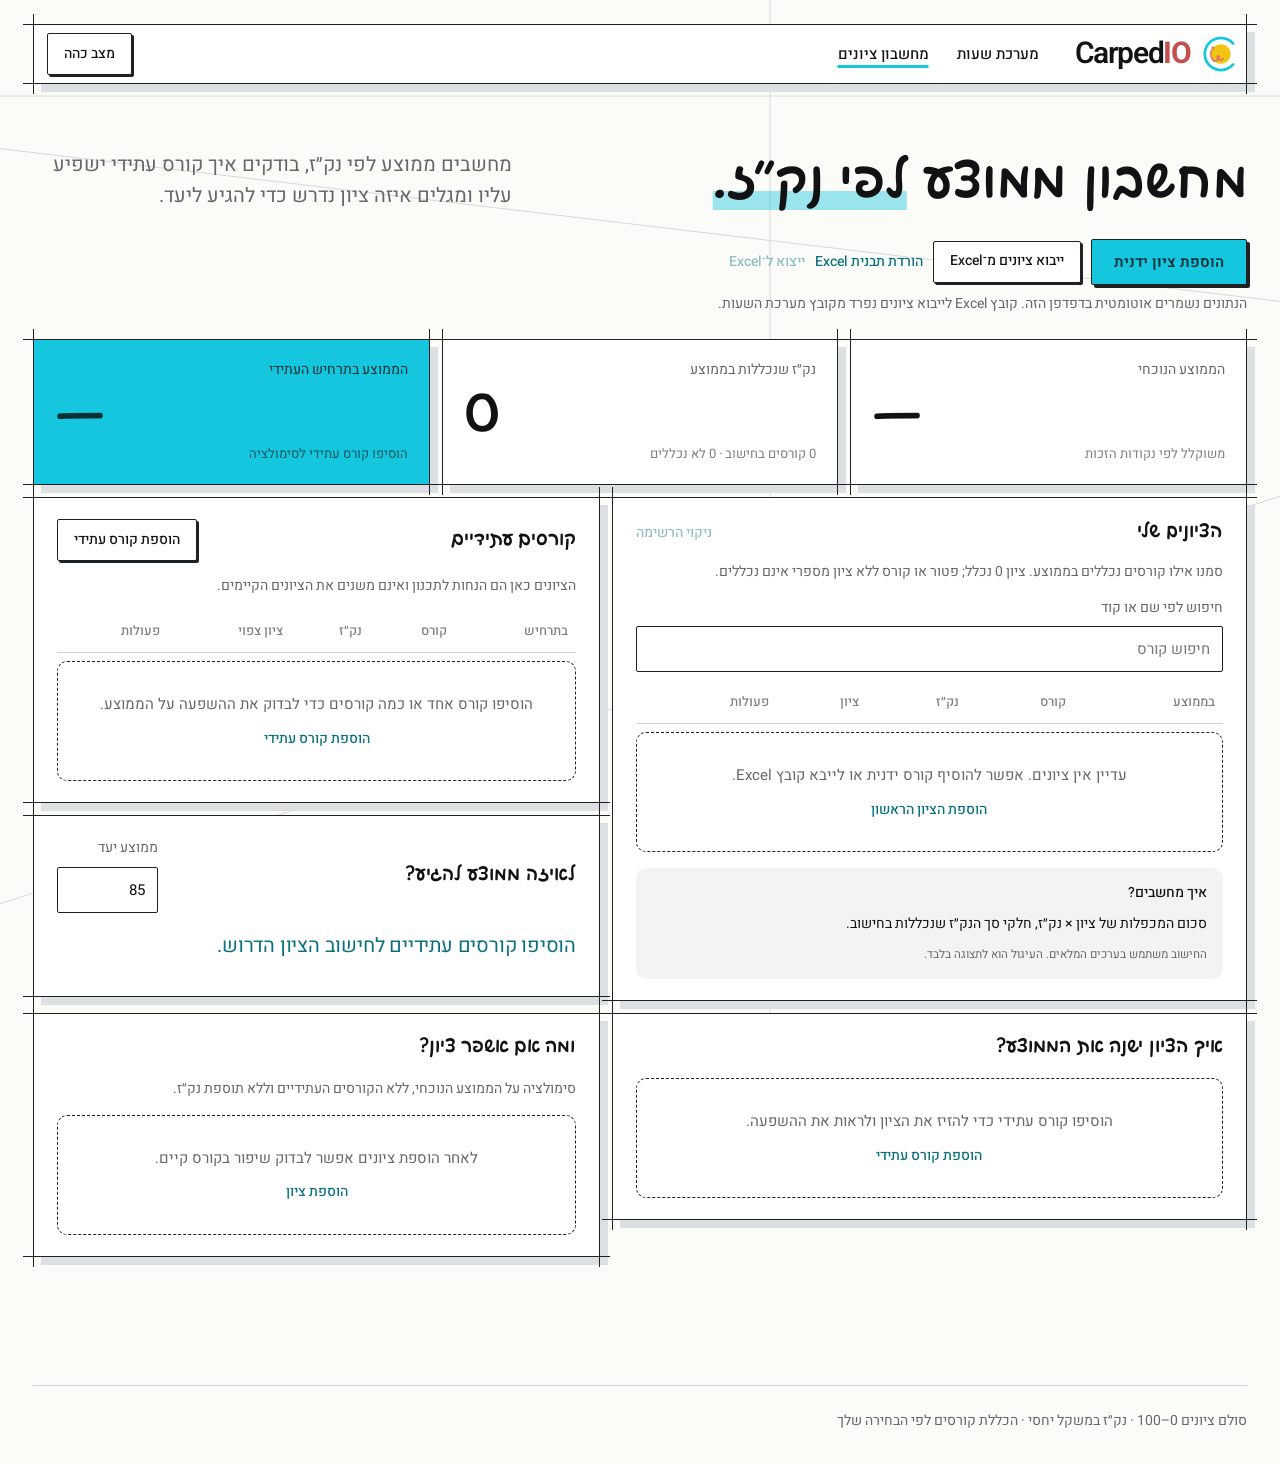
==== commit 52d9e836: "Add the industrial sketch style on top of the studio layout A separate layer, web/styles/sketch.css," ====
--- a/web/grades.html
+++ b/web/grades.html
@@ -5,10 +5,10 @@
   <meta name="color-scheme" content="light dark" /><title>CarpedIO — מחשבון ממוצע ציונים</title>
   <link rel="icon" type="image/svg+xml" href="../assets/brand/favicon.svg" />
   <link rel="stylesheet" href="styles/base.css" /><link rel="stylesheet" href="styles/cobalt.css" /><link rel="stylesheet" href="styles/grades.css" />
-  <link rel="stylesheet" href="styles/brand.css" />
+  <link rel="stylesheet" href="styles/brand.css" /><link rel="stylesheet" href="styles/sketch.css" />
   <script src="scripts/brand-storage.js"></script>
   <link rel="preconnect" href="https://fonts.googleapis.com" /><link rel="preconnect" href="https://fonts.gstatic.com" crossorigin />
-  <link href="https://fonts.googleapis.com/css2?family=Heebo:wght@300;400;500;600&display=swap" rel="stylesheet" />
+  <link href="https://fonts.googleapis.com/css2?family=Heebo:wght@300;400;500;600&family=Playpen+Sans+Hebrew:wght@400;600&display=swap" rel="stylesheet" />
   <script>try { document.documentElement.dataset.theme = (globalThis.CarpedIOStorage?.read('carpedio-theme') ?? localStorage.getItem('carpedio-theme')) || (matchMedia('(prefers-color-scheme: dark)').matches ? 'dark' : 'light'); } catch {}</script>
 </head>
 <body class="grades-page">
@@ -19,7 +19,7 @@
     <button class="secondary-button" id="grades-theme" type="button">החלפת מצב תצוגה</button>
   </header>
   <main id="grade-workspace">
-    <div class="grade-intro"><h1>מחשבון ממוצע לפי נק״ז.</h1>
+    <div class="grade-intro"><h1>מחשבון ממוצע <span class="marker">לפי נק״ז.</span></h1>
       <p>מחשבים ממוצע לפי נק״ז, בודקים איך קורס עתידי ישפיע עליו ומגלים איזה ציון נדרש כדי להגיע ליעד.</p></div>
     <div class="grade-toolbar">
       <button class="primary-button" id="add-grade" type="button">הוספת ציון ידנית</button>
--- a/web/styles/cobalt.css
+++ b/web/styles/cobalt.css
@@ -9,16 +9,20 @@
   --ink: #111214;
   --muted: #66676D;
   --faint: #7E7F85;
-  --accent: #002FA7;
-  --accent-hover: #00248A;
-  --accent-soft: #E9EEFB;
+  --accent: #08707F;
+  --accent-hover: #065C68;
+  --accent-soft: #E1F6F9;
+  --logo-cyan: #14C7DE;
+  --logo-sun: #F1C40F;
+  --logo-coral: #E26A6A;
+  --coral-ink: #C2504F;
   --on-accent: #FFFFFF;
   --button: var(--accent);
   --button-hover: var(--accent-hover);
-  --panel: #0B1836;
+  --panel: #0A2F35;
   --on-panel: #F2F2EF;
-  --focus: #002FA7;
-  --metal: #002FA7;
+  --focus: #08707F;
+  --metal: #08707F;
   --signal: var(--accent-soft);
   --signal-ink: var(--accent);
   --shadow: none;
@@ -41,9 +45,9 @@
   --cobalt-glass-strong: var(--surface);
   --cobalt-soft-glass: var(--surface-soft);
   --cobalt-blue-glass: var(--accent-soft);
-  --field: var(--accent);
-  --on-field: var(--on-accent);
-  --on-field-soft: rgba(255, 255, 255, .78);
+  --field: var(--logo-cyan);
+  --on-field: #062F36;
+  --on-field-soft: rgba(6, 47, 54, .74);
 }
 :root[data-design][data-theme="dark"] {
   --bg: #0E0F12;
@@ -54,17 +58,17 @@
   --ink: #F0F0EC;
   --muted: #A0A2A9;
   --faint: #868891;
-  --accent: #8FA8FF;
-  --accent-hover: #B3C4FF;
-  --accent-soft: #1A2342;
-  --on-accent: #0B1530;
-  --panel: #0A1430;
-  --focus: #8FA8FF;
-  --metal: #8FA8FF;
+  --accent: #3FD8EC;
+  --accent-hover: #7FE6F3;
+  --accent-soft: #0C2A30;
+  --on-accent: #062F36;
+  --coral-ink: #F28B8B;
+  --panel: #0A2A30;
+  --focus: #3FD8EC;
+  --metal: #3FD8EC;
   --float-shadow: 0 18px 50px rgba(0, 0, 0, .5);
   --bar-shadow: 0 10px 40px rgba(0, 0, 0, .55);
   --overlay: rgba(0, 0, 0, .6);
-  --on-field-soft: rgba(11, 21, 48, .75);
 }
 
 :root[data-design] body { background: var(--bg); color: var(--ink); font: 400 16px/1.6 var(--sans); }
@@ -122,7 +126,12 @@
 }
 :root[data-design] .site-header.is-scrolled { box-shadow: 0 6px 24px rgba(17, 18, 20, .06); background: var(--surface); }
 :root[data-design] .brand { gap: 8px; padding-inline-start: 6px; color: var(--ink); }
-:root[data-design] .brand .carpedio-symbol { width: 28px; height: 28px; color: var(--accent); }
+:root[data-design] .carpedio-symbol {
+  background: url('../../assets/brand/carpedio-symbol.svg') center / contain no-repeat;
+  -webkit-mask: none; mask: none;
+}
+:root[data-design] .brand .carpedio-symbol { width: 34px; height: 34px; }
+:root[data-design] .carpedio-wordmark > span { color: var(--coral-ink); }
 :root[data-design] .brand-copy strong.carpedio-wordmark { font-size: 22px; }
 :root[data-design] .brand-copy > span { display: none; }
 :root[data-design] .menu-toggle { display: none; }
@@ -176,7 +185,7 @@
 :root[data-design] .hero-week-preview > strong { margin: 0; font: 400 22px/1.2 var(--sans); letter-spacing: -.02em; }
 :root[data-design] .hero-week-days { gap: 4px; }
 :root[data-design] .hero-week-days span { border: 0; border-radius: 6px; padding: 5px 0; font-size: 13px; background: var(--surface-soft); color: var(--faint); }
-:root[data-design] .hero-week-days span.is-study-day { background: var(--accent); color: var(--on-accent); }
+:root[data-design] .hero-week-days span.is-study-day { background: var(--logo-sun); color: #3A2E00; }
 
 /* ---------- Planner ---------- */
 :root[data-design] .planner-section { margin: 0; padding: 0 var(--gutter); border: 0; }
@@ -272,7 +281,7 @@
 .preset small { font: 400 13px/1.35 var(--sans); color: var(--muted); }
 .preset:hover { border-color: var(--ink); }
 .preset[aria-pressed="true"] { border-color: var(--accent); background: var(--accent); color: var(--on-accent); }
-.preset[aria-pressed="true"] small { color: var(--on-field-soft); }
+.preset[aria-pressed="true"] small { color: color-mix(in srgb, var(--on-accent) 82%, transparent); }
 
 :root[data-design] .time-preference { padding: 16px 0 6px; border: 0; font-size: 15px; }
 :root[data-design] .weight-control { margin-top: 14px; }
@@ -306,11 +315,11 @@
 :root[data-design] .planner-actioncopy { gap: 16px; }
 :root[data-design] .planner-actioncopy strong { font: 500 16px/1.3 var(--sans); }
 :root[data-design] .planner-actioncopy > span { font-size: 14px; color: color-mix(in srgb, var(--bg) 62%, transparent); }
-:root[data-design] .planner-actionbar .primary-button { min-width: 168px; min-height: 46px; border-radius: var(--radius-sm); background: var(--accent); color: #FFFFFF; }
+:root[data-design] .planner-actionbar .primary-button { min-width: 168px; min-height: 46px; border-radius: var(--radius-sm); background: var(--logo-cyan); color: #062F36; }
 :root[data-design][data-theme="dark"] .planner-actionbar { background: var(--surface-soft); color: var(--ink); box-shadow: 0 0 0 1px var(--line-strong), var(--bar-shadow); }
 :root[data-design][data-theme="dark"] .planner-actioncopy > span { color: var(--muted); }
 :root[data-design][data-theme="dark"] .planner-actionbar .primary-button { color: var(--on-accent); }
-:root[data-design] .planner-actionbar .primary-button:hover:not(:disabled) { background: var(--button-hover); }
+:root[data-design] .planner-actionbar .primary-button:hover:not(:disabled) { background: #5FDCEB; }
 
 /* ---------- Results ---------- */
 :root[data-design] .results-topline {
@@ -326,9 +335,9 @@
 :root[data-design] .metric > span { font: 400 14px/1.4 var(--sans); color: var(--muted); }
 :root[data-design] .metric strong { margin: 10px 0 2px; font: 300 clamp(36px, 3.2vw, 48px)/1 var(--sans); letter-spacing: -.035em; color: var(--ink); }
 :root[data-design] .metric small { font-size: 13px; color: var(--faint); }
-:root[data-design] .metric:first-child { background: var(--accent); border-color: var(--accent); }
+:root[data-design] .metric:first-child { background: var(--field); border-color: var(--field); }
 :root[data-design] .metric:first-child strong,
-:root[data-design] .metric:first-child > span { color: var(--on-accent); }
+:root[data-design] .metric:first-child > span { color: var(--on-field); }
 :root[data-design] .metric:first-child small { color: var(--on-field-soft); }
 :root[data-design] .perfect-match { box-shadow: none; }
 :root[data-design] .week-insight {
@@ -420,7 +429,7 @@
 .flow-diagram .sq-b { opacity: .42; }
 .flow-diagram .sq-c { opacity: .7; }
 .flow-diagram .sq-d { opacity: .38; }
-.flow-diagram .sq-best { fill: #7E9BFF; opacity: 1; }
+.flow-diagram .sq-best { fill: var(--logo-sun); opacity: 1; }
 .flow-vertical { display: none; }
 :root[data-design] .approach-list {
   grid-column: 1 / -1; display: grid; grid-template-columns: repeat(3, minmax(0, 1fr)); gap: 0;
--- a/web/styles/grades.css
+++ b/web/styles/grades.css
@@ -99,7 +99,7 @@
 .grades-page main {width:auto;margin-inline:var(--gutter)}
 .grade-header {position:sticky;top:12px;z-index:40;width:auto;height:60px;margin:12px var(--gutter) 0;padding:0 10px 0 14px;gap:24px;border:1px solid var(--line);border-radius:12px;background:var(--surface)}
 .grade-brand {align-items:center;gap:8px;font-size:inherit;color:var(--ink)}
-.grade-brand .carpedio-symbol {width:28px;height:28px}
+.grade-brand .carpedio-symbol {width:34px;height:34px}
 .grade-brand .carpedio-wordmark {font-size:22px}
 .grade-brand .brand-tagline {display:none}
 .grade-header nav {gap:4px;margin-inline-end:auto}
@@ -120,8 +120,8 @@
 .grade-stat>span {font-size:14px;color:var(--muted)}
 .grade-stat strong {margin:8px 0 2px;font:300 clamp(40px,3.8vw,56px)/1 var(--sans);letter-spacing:-.035em;text-align:start}
 .grade-stat small {font-size:13px;color:var(--faint)}
-.grade-stat-projected {background:var(--accent);border-color:var(--accent);color:var(--on-accent)}
-.grade-stat-projected strong,.grade-stat-projected>span {color:var(--on-accent)}
+.grade-stat-projected {background:var(--field);border-color:var(--field);color:var(--on-field)}
+.grade-stat-projected strong,.grade-stat-projected>span {color:var(--on-field)}
 .grade-stat-projected small {color:var(--on-field-soft)}
 .grade-layout,.grade-analysis-grid,.grade-scenarios {gap:12px}
 .grade-analysis-grid {margin-top:12px}
--- a/web/styles/sketch.css
+++ b/web/styles/sketch.css
@@ -0,0 +1,168 @@
+/* Industrial sketch layer: a product designer's marker sketch over the studio layout.
+   Construction lines run past the corners, a flat grey marker shadow sits under each card,
+   headings and notes are hand lettered, and the logo colours act as marker fills. */
+:root[data-design] {
+  --sk-paper: #FBFBF8;
+  --sk-ink: #1E2224;
+  --sk-guide: #D5DADC;
+  --sk-shadow: #DCE0E2;
+  --sk-marker: rgba(20, 199, 222, .42);
+  --sk-hand: "Playpen Sans Hebrew", "Heebo", cursive;
+  --sk-over: 10px;
+  --bg: var(--sk-paper);
+  --surface: #FFFFFF;
+  --surface-soft: #F3F4F2;
+  --line: #CDD2D4;
+  --line-strong: var(--sk-ink);
+  --radius: 2px;
+  --radius-sm: 2px;
+}
+:root[data-design][data-theme="dark"] {
+  --sk-paper: #14181A;
+  --sk-ink: #DCE2E4;
+  --sk-guide: #283034;
+  --sk-shadow: #090B0C;
+  --sk-marker: rgba(20, 199, 222, .38);
+  --surface: #1B2023;
+  --surface-soft: #222829;
+  --line: #3A4246;
+}
+
+/* Paper with a few construction lines, like the start of a sketch. */
+:root[data-design] body {
+  background-color: var(--sk-paper);
+  background-image: url("data:image/svg+xml,%3Csvg xmlns='http://www.w3.org/2000/svg' width='1600' height='1100'%3E%3Cg stroke='%23D5DADC' stroke-width='1' fill='none'%3E%3Cpath d='M-80 120L1680 330M-80 980L1680 420M0 96H1600M930 0V1100'/%3E%3C/g%3E%3C/svg%3E");
+  background-repeat: no-repeat;
+  background-position: center top;
+}
+:root[data-design][data-theme="dark"] body {
+  background-image: url("data:image/svg+xml,%3Csvg xmlns='http://www.w3.org/2000/svg' width='1600' height='1100'%3E%3Cg stroke='%23283034' stroke-width='1' fill='none'%3E%3Cpath d='M-80 120L1680 330M-80 980L1680 420M0 96H1600M930 0V1100'/%3E%3C/g%3E%3C/svg%3E");
+}
+
+/* ---------- The sketched frame: lines overshoot the corners, a marker shadow sits behind ---------- */
+:root[data-design] :is(.site-header, .panel, .metric, .alternative, .hero-art > .hero-week-preview, .approach-diagram, .notice, .stale-results, .grade-header, .grade-stat, .grade-panel, dialog) {
+  position: relative; border: 0; border-radius: 0; box-shadow: 8px 8px 0 var(--sk-shadow);
+}
+:root[data-design] :is(.site-header, .panel, .metric, .alternative, .hero-art > .hero-week-preview, .approach-diagram, .notice, .stale-results, .grade-header, .grade-stat, .grade-panel)::before,
+:root[data-design] :is(.site-header, .panel, .metric, .alternative, .hero-art > .hero-week-preview, .approach-diagram, .notice, .stale-results, .grade-header, .grade-stat, .grade-panel)::after {
+  content: ""; position: absolute; pointer-events: none; z-index: 1;
+}
+:root[data-design] :is(.site-header, .panel, .metric, .alternative, .hero-art > .hero-week-preview, .approach-diagram, .notice, .stale-results, .grade-header, .grade-stat, .grade-panel)::before {
+  inset: 0 calc(var(--sk-over) * -1); border-block: 1.5px solid var(--sk-ink);
+}
+:root[data-design] :is(.site-header, .panel, .metric, .alternative, .hero-art > .hero-week-preview, .approach-diagram, .notice, .stale-results, .grade-header, .grade-stat, .grade-panel)::after {
+  inset: calc(var(--sk-over) * -1) 0; border-inline: 1.5px solid var(--sk-ink);
+}
+:root[data-design] dialog { border: 1.5px solid var(--sk-ink); box-shadow: 10px 10px 0 var(--sk-shadow); }
+:root[data-design] .calendar-panel { overflow: visible; }
+:root[data-design] .notice[hidden] { display: none; }
+@media (min-width: 1001px) {
+  /* The scrolling sidebar would clip the overshoot, so it gets room for it. */
+  :root[data-design] .sidebar { padding: 12px 14px 20px; margin: -12px -14px 0; }
+}
+
+/* ---------- Hand lettering ---------- */
+:root[data-design] :is(h1, .panel-heading h3, .results-title, .calendar-toolbar h3, .alternatives-heading h3, .approach-title h2, .approach-item h3, dialog h2, .notice-title, .empty-state h4, .agenda-day-heading h4, .grades-page h2, .grades-page h3) {
+  font-family: var(--sk-hand); font-weight: 600; letter-spacing: 0;
+}
+:root[data-design] h1 { font-size: clamp(36px, 4vw, 62px); line-height: 1.12; max-width: 17ch; }
+:root[data-design] .approach-title h2 { line-height: 1.15; }
+/* A marker swash under the key words. */
+.marker {
+  text-decoration: underline; text-decoration-color: var(--sk-marker); text-decoration-thickness: .38em;
+  text-underline-offset: -.12em; text-decoration-skip-ink: none; white-space: nowrap;
+}
+:root[data-design] .intro-steps span,
+:root[data-design] .hero-week-caption,
+:root[data-design] .footer-meta dt { font-family: var(--sk-hand); }
+:root[data-design] .intro-steps li { border-color: var(--sk-ink); border-top-style: dashed; }
+:root[data-design] .intro-steps li:last-child { border-bottom-style: dashed; }
+
+/* ---------- Controls drawn with a pen ---------- */
+:root[data-design] :is(.primary-button, .hero-cta) {
+  border: 1.6px solid var(--sk-ink); border-radius: 2px; background: var(--logo-cyan); color: #062F36;
+  font-weight: 600; box-shadow: 3px 3px 0 var(--sk-ink);
+  transition: transform .15s var(--ease), box-shadow .15s var(--ease);
+}
+:root[data-design] :is(.primary-button, .hero-cta):hover:not(:disabled) { background: #3ED3E6; transform: translate(-1px, -1px); box-shadow: 4px 4px 0 var(--sk-ink); }
+:root[data-design] :is(.primary-button, .hero-cta):active:not(:disabled) { transform: translate(2px, 2px); box-shadow: 1px 1px 0 var(--sk-ink); }
+:root[data-design] .secondary-button,
+:root[data-design] .icon-button,
+:root[data-design] .motion-toggle {
+  border: 1.5px solid var(--sk-ink); border-radius: 2px; background: var(--surface); color: var(--ink); box-shadow: 2px 2px 0 var(--sk-ink);
+}
+:root[data-design] :is(.secondary-button, .icon-button, .motion-toggle):hover:not(:disabled) { border-color: var(--sk-ink); background: var(--surface-soft); }
+:root[data-design] .header-nav a { font-weight: 500; color: var(--ink); border-radius: 0; }
+:root[data-design] .header-nav a:hover,
+:root[data-design] .header-nav a[aria-current] { background: none; text-decoration: underline; text-decoration-color: var(--logo-cyan); text-decoration-thickness: 3px; text-underline-offset: 6px; }
+:root[data-design] .grade-header nav a { font-weight: 500; color: var(--ink); border-radius: 0; }
+:root[data-design] .grade-header [aria-current=page] { background: none; text-decoration: underline; text-decoration-color: var(--logo-cyan); text-decoration-thickness: 3px; text-underline-offset: 6px; }
+.step-no {
+  background: transparent; color: var(--ink); border: 1.6px solid var(--sk-ink);
+  font-family: var(--sk-hand); font-weight: 600; transform: rotate(-6deg);
+}
+:root[data-design] .count-badge { border-radius: 0; background: rgba(241, 196, 15, .5); color: var(--ink); font-family: var(--sk-hand); }
+:root[data-design] .course-row,
+:root[data-design] .course-row:last-child { border: 1.5px solid var(--sk-ink); border-radius: 2px; }
+:root[data-design] .course-row:has(input:checked) { border-color: var(--sk-ink); background: var(--sk-marker); }
+:root[data-design] :is(.course-search input, input[type="time"], .search-settings input, .search-settings select),
+:root[data-design] #manual-course-form :is(input:not([type=checkbox]), select),
+:root[data-design] .grades-page :is(input:not([type=checkbox], [type=file], [type=range]), select) {
+  border: 1.5px solid var(--sk-ink); border-radius: 2px;
+}
+:root[data-design] .upload-zone { border: 1.5px dashed var(--sk-ink); border-radius: 2px; background: var(--surface); }
+:root[data-design] .preset { border: 1.5px solid var(--sk-ink); border-radius: 2px; }
+.preset[aria-pressed="true"] { background: var(--logo-cyan); color: #062F36; box-shadow: 3px 3px 0 var(--sk-ink); }
+.preset[aria-pressed="true"] small { color: #0E4650; }
+:root[data-design] input[type="range"] { background: var(--sk-ink); height: 2px; }
+:root[data-design] input[type="range"]::-webkit-slider-thumb { background: var(--logo-cyan); border: 2px solid var(--sk-ink); box-shadow: none; }
+:root[data-design] input[type="range"]::-moz-range-thumb { background: var(--logo-cyan); border: 2px solid var(--sk-ink); }
+:root[data-design] .weight-label output { border: 1.2px solid var(--sk-ink); border-radius: 2px; background: none; }
+:root[data-design] .search-settings,
+:root[data-design] :is(.course-rules, .attendance-rule) { border: 1.2px dashed var(--sk-ink); border-radius: 2px; }
+:root[data-design] .view-switch { border: 1.5px solid var(--sk-ink); border-radius: 2px; background: none; }
+:root[data-design] .view-switch button { border-radius: 0; }
+:root[data-design] .view-switch button[aria-pressed="true"] { background: var(--sk-ink); color: var(--sk-paper); }
+:root[data-design] .agenda-filters button { border: 1.5px solid var(--sk-ink); border-radius: 2px; }
+:root[data-design] .agenda-filters button[aria-pressed="true"] { background: var(--sk-ink); color: var(--sk-paper); }
+
+/* ---------- The calculate bar: a dark marker band ---------- */
+:root[data-design] .planner-actionbar { border-radius: 0; background: var(--sk-ink); color: var(--sk-paper); box-shadow: 8px 8px 0 var(--sk-shadow); }
+:root[data-design][data-theme="dark"] .planner-actionbar { background: var(--surface-soft); color: var(--ink); box-shadow: 0 0 0 1.5px var(--sk-ink), 8px 8px 0 var(--sk-shadow); }
+:root[data-design] .planner-actioncopy strong { font-family: var(--sk-hand); font-weight: 600; }
+:root[data-design] .planner-actionbar .primary-button { border-color: var(--sk-paper); box-shadow: 3px 3px 0 var(--logo-sun); }
+
+/* ---------- Week and results: blocks inked over marker fills ---------- */
+:root[data-design] .session { border-radius: 1px; box-shadow: inset 0 0 0 1.2px var(--sk-ink); }
+:root[data-design] .agenda-session { border-radius: 2px; box-shadow: inset 0 0 0 1.2px var(--sk-ink); }
+:root[data-design] .calendar-head { border-bottom: 1.5px solid var(--sk-ink); }
+:root[data-design] .metric strong,
+:root[data-design] .grade-stat strong,
+:root[data-design] .alternative-score { font-family: var(--sk-hand); font-weight: 600; letter-spacing: 0; }
+:root[data-design] .alternative[aria-pressed="true"] { box-shadow: 8px 8px 0 var(--logo-cyan); }
+:root[data-design] .hero-week-days span { border-radius: 0; }
+:root[data-design] .hero-week-days span.is-study-day { box-shadow: inset 0 0 0 1.2px var(--sk-ink); }
+:root[data-design] .empty-symbol i { border: 1.2px solid var(--sk-ink); border-radius: 0; }
+:root[data-design] .approach-diagram { background: var(--panel); }
+:root[data-design] .approach-list { border-top: 1.5px dashed var(--sk-ink); }
+:root[data-design] .approach-item + .approach-item { border-inline-start: 1.5px dashed var(--sk-ink); }
+:root[data-design] .site-footer { border-top: 1.5px dashed var(--sk-ink); }
+
+/* ---------- Margin notes, as a designer would scribble them ---------- */
+@media (min-width: 1001px) {
+  :root[data-design] .results-title::after {
+    content: "צבע = קורס"; margin-inline-start: 14px; font: 400 15px var(--sk-hand); color: var(--logo-coral); transform: rotate(-4deg);
+  }
+  :root[data-design] .intro-steps::after {
+    content: "שלושה צעדים, וזהו ↓"; display: block; margin-top: 12px; font: 400 15px var(--sk-hand); color: var(--accent); transform: rotate(-2deg);
+  }
+  :root[data-design] .preset-picker::before {
+    content: "בחירה מהירה, אפשר לכוונן אחר כך ↙"; grid-column: 1 / -1; font: 400 13px var(--sk-hand); color: var(--logo-coral);
+  }
+  }
+@media (max-width: 760px) {
+  :root[data-design] { --sk-over: 5px; }
+  :root[data-design] :is(.site-header, .panel, .metric, .alternative, .grade-stat, .grade-panel) { box-shadow: 5px 5px 0 var(--sk-shadow); }
+}
+
+.grades-page h1 .marker { color: inherit; }
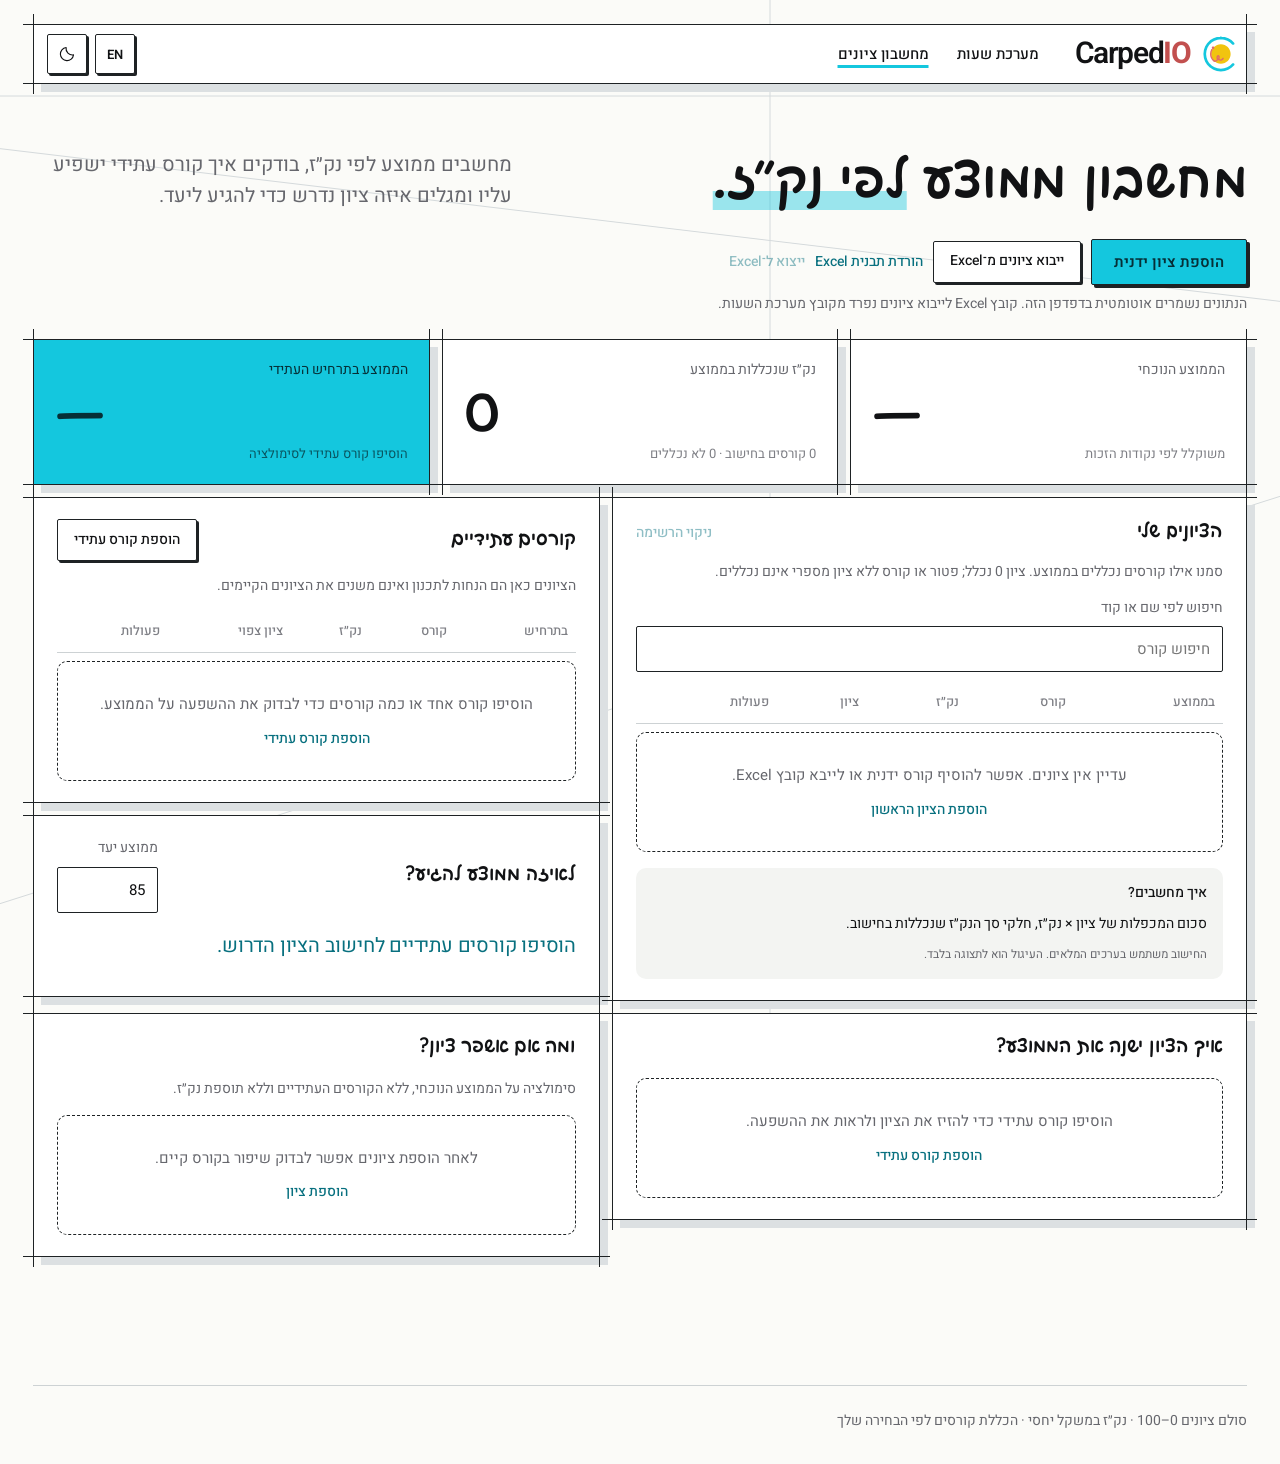
==== commit 971df8ef: "Add a Hebrew/English switch, drop the motion button, unify theme buttons Language: an EN / עב button" ====
--- a/web/grades.html
+++ b/web/grades.html
@@ -7,6 +7,8 @@
   <link rel="stylesheet" href="styles/base.css" /><link rel="stylesheet" href="styles/cobalt.css" /><link rel="stylesheet" href="styles/grades.css" />
   <link rel="stylesheet" href="styles/brand.css" /><link rel="stylesheet" href="styles/sketch.css" />
   <script src="scripts/brand-storage.js"></script>
+  <script>try { if (localStorage.getItem('carpedio-lang') === 'en') { document.documentElement.lang = 'en'; document.documentElement.dir = 'ltr'; } } catch {}</script>
+  <script src="scripts/i18n.js" defer></script>
   <link rel="preconnect" href="https://fonts.googleapis.com" /><link rel="preconnect" href="https://fonts.gstatic.com" crossorigin />
   <link href="https://fonts.googleapis.com/css2?family=Heebo:wght@300;400;500;600&family=Playpen+Sans+Hebrew:wght@400;600&display=swap" rel="stylesheet" />
   <script>try { document.documentElement.dataset.theme = (globalThis.CarpedIOStorage?.read('carpedio-theme') ?? localStorage.getItem('carpedio-theme')) || (matchMedia('(prefers-color-scheme: dark)').matches ? 'dark' : 'light'); } catch {}</script>
@@ -16,7 +18,7 @@
   <header class="grade-header">
     <a class="grade-brand" href="index.html" aria-label="CarpedIO — עמוד הבית"><i class="carpedio-symbol" aria-hidden="true"></i><b class="carpedio-wordmark" dir="ltr">Carped<span>IO</span></b><span class="brand-tagline">תכנון הלימודים שלך</span></a>
     <nav aria-label="ניווט ראשי"><a href="index.html#planner">מערכת שעות</a><a href="grades.html" aria-current="page">מחשבון ציונים</a></nav>
-    <button class="secondary-button" id="grades-theme" type="button">החלפת מצב תצוגה</button>
+    <div class="header-actions"><button class="icon-button lang-toggle" id="lang-toggle" type="button">EN</button><button class="icon-button theme-toggle" id="grades-theme" type="button" aria-label="הפעלת מצב כהה" aria-pressed="false"><svg class="moon-icon" viewBox="0 0 24 24" aria-hidden="true"><path d="M20.7 13.2A8.7 8.7 0 0 1 10.8 3.3 8.8 8.8 0 1 0 20.7 13.2Z" /></svg><svg class="sun-icon" viewBox="0 0 24 24" aria-hidden="true"><circle cx="12" cy="12" r="4" /><path d="M12 2v2m0 16v2M2 12h2m16 0h2M5 5l1.5 1.5m11 11L19 19M5 19l1.5-1.5m11-11L19 5" /></svg></button></div>
   </header>
   <main id="grade-workspace">
     <div class="grade-intro"><h1>מחשבון ממוצע <span class="marker">לפי נק״ז.</span></h1>
--- a/web/styles/cobalt.css
+++ b/web/styles/cobalt.css
@@ -542,3 +542,9 @@
 @media print {
   .menu-toggle, .celebration-canvas, .planner-actionbar { display: none !important; }
 }
+
+/* ---------- English: the same page, left to right ---------- */
+:root[data-design] .lang-toggle { width: auto; min-width: 40px; padding: 0 10px; font: 600 13px/1 var(--sans); letter-spacing: .02em; }
+:root[lang="en"] :is(.calendar, .hero-art) { direction: ltr; }
+:root[lang="en"][data-design] .count-badge::after { content: "\00a0selected"; }
+:root[lang="en"] .grade-table { text-align: left; }
--- a/web/styles/sketch.css
+++ b/web/styles/sketch.css
@@ -166,3 +166,8 @@
 }
 
 .grades-page h1 .marker { color: inherit; }
+
+/* Margin notes in English. */
+:root[lang="en"][data-design] .results-title::after { content: "colour = course"; }
+:root[lang="en"][data-design] .intro-steps::after { content: "Three steps, that's it ↓"; }
+:root[lang="en"][data-design] .preset-picker::before { content: "A quick start; fine-tune it after ↓"; }
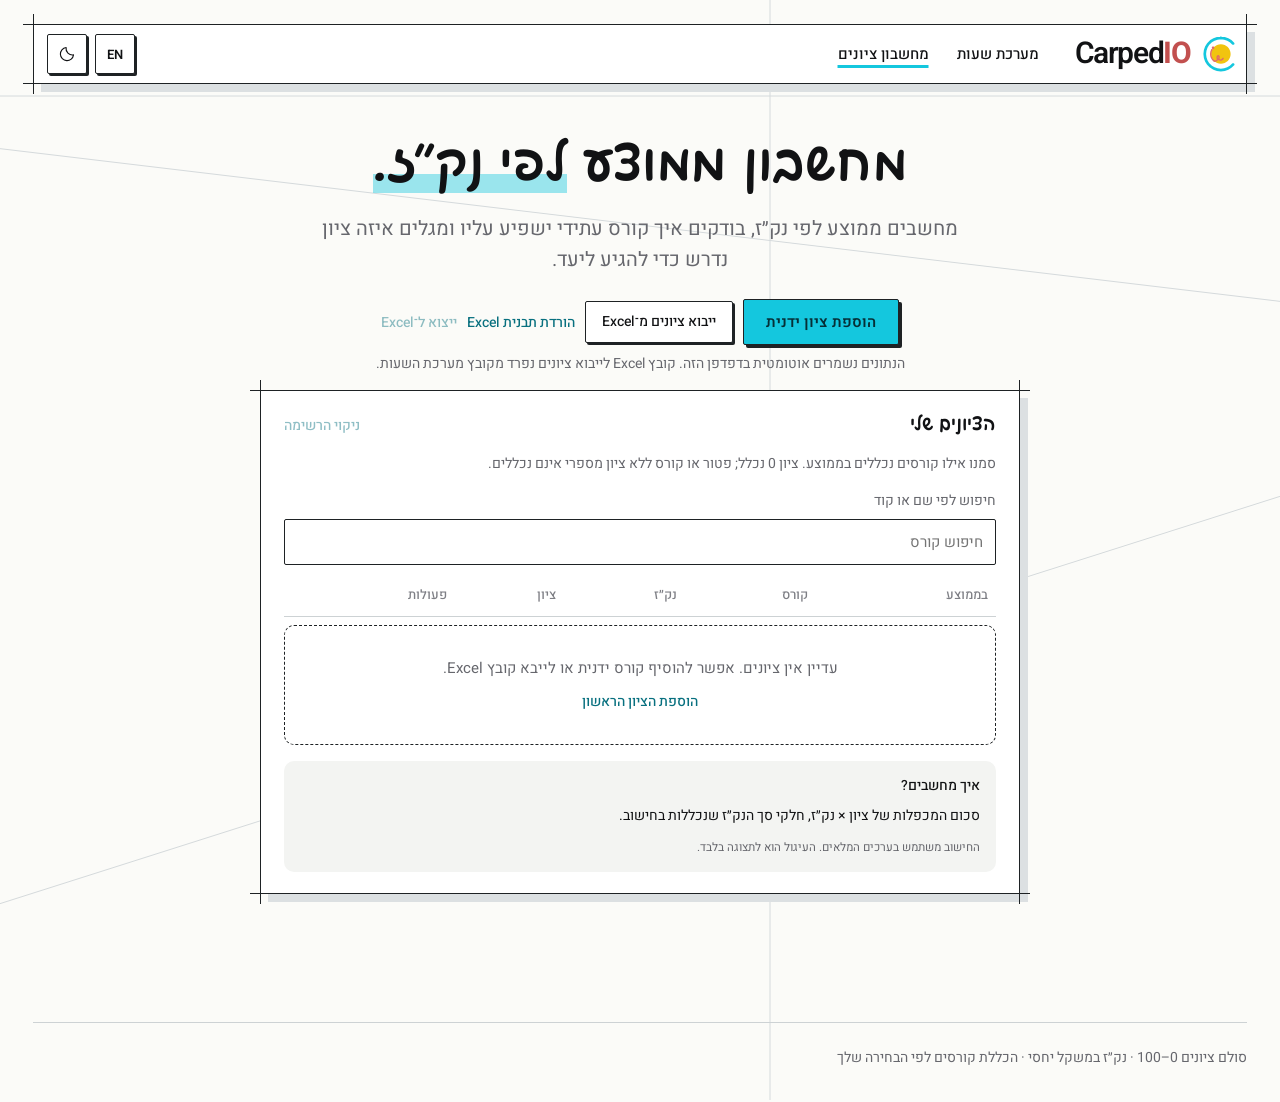
==== commit 47865d45: "Glide between alternatives, show the sliders, restore the paper lines Switching alternatives (or att" ====
--- a/web/grades.html
+++ b/web/grades.html
@@ -3,7 +3,7 @@
 <head>
   <meta charset="utf-8" /><meta name="viewport" content="width=device-width, initial-scale=1" />
   <meta name="color-scheme" content="light dark" /><title>CarpedIO — מחשבון ממוצע ציונים</title>
-  <link rel="icon" type="image/svg+xml" href="../assets/brand/favicon.svg" />
+  <link rel="icon" type="image/svg+xml" href="../assets/brand/favicon.svg?v=2" />
   <link rel="stylesheet" href="styles/base.css" /><link rel="stylesheet" href="styles/cobalt.css" /><link rel="stylesheet" href="styles/grades.css" />
   <link rel="stylesheet" href="styles/brand.css" /><link rel="stylesheet" href="styles/sketch.css" />
   <script src="scripts/brand-storage.js"></script>
--- a/web/styles/cobalt.css
+++ b/web/styles/cobalt.css
@@ -153,15 +153,18 @@
 :root[data-design] .motion-toggle:hover { color: var(--ink); border-color: var(--ink); }
 :root[data-design] .motion-toggle > span:first-child { font-size: 13px; }
 
-/* ---------- Intro: short, so the planner is on the first screen ---------- */
+/* ---------- Intro: a title and one line, centred over the steps ---------- */
 :root[data-design] .hero {
-  position: relative; margin: 0 var(--gutter); min-height: 0; padding: clamp(48px, 6vw, 88px) 0 clamp(36px, 4vw, 56px);
-  display: grid; grid-template-columns: minmax(0, 7fr) minmax(0, 5fr); gap: 32px clamp(32px, 5vw, 96px); align-items: end;
+  position: relative; margin: 0 var(--gutter); min-height: 0; padding: clamp(40px, 5vw, 72px) 0 clamp(24px, 3vw, 36px);
+  display: grid; grid-template-columns: minmax(0, 1fr); justify-items: center; text-align: center;
 }
 :root[data-design] .hero-copy {
   align-self: end; padding: 0; text-align: start;
   background: none; border: 0; border-radius: 0; box-shadow: none; -webkit-backdrop-filter: none; backdrop-filter: none;
 }
+:root[data-design] .hero-copy { text-align: center; }
+:root[data-design] .hero :is(h1, .hero-description) { margin-inline: auto; }
+:root[data-design] .hero .hero-description { max-width: 60ch; }
 :root[data-design] h1 { max-width: 16ch; font: 300 var(--step-display)/1.02 var(--sans); letter-spacing: -.035em; color: var(--ink); }
 :root[data-design] .hero-description { max-width: 46ch; margin: 24px 0 0; font: 400 var(--step-lead)/1.55 var(--sans); color: var(--muted); }
 :root[data-design] .hero-art {
@@ -190,7 +193,7 @@
 /* ---------- Planner ---------- */
 :root[data-design] .planner-section { margin: 0; padding: 0 var(--gutter); border: 0; }
 :root[data-design] .notice {
-  display: grid; gap: 4px; margin: 0 0 16px; padding: 16px 20px; border: 1px solid var(--line); border-inline-start: 3px solid var(--accent);
+  display: grid; gap: 4px; margin: 0 auto 16px; padding: 16px 20px; border: 1px solid var(--line); border-inline-start: 3px solid var(--accent);
   border-radius: var(--radius); background: var(--surface); color: var(--ink); font-size: 15px;
   -webkit-backdrop-filter: none; backdrop-filter: none;
 }
@@ -207,15 +210,39 @@
   background: var(--surface); font-size: 15px; -webkit-backdrop-filter: none; backdrop-filter: none;
 }
 
-:root[data-design] .workspace { grid-template-columns: 380px minmax(0, 1fr); gap: 16px; align-items: start; }
-:root[data-design] .sidebar { grid-column: 1; grid-row: 1; gap: 12px; }
-:root[data-design] .results { grid-column: 2; grid-row: 1; }
-@media (min-width: 1001px) {
-  :root[data-design] .sidebar {
-    position: sticky; top: 88px; max-height: calc(100svh - 104px); overflow-y: auto; overscroll-behavior: contain;
-    scrollbar-width: thin; scrollbar-color: var(--line-strong) transparent; border-radius: var(--radius);
-  }
-}
+/* ---------- Steps: one on screen at a time ---------- */
+:root[data-design] .planner-steps {
+  display: block; max-width: var(--step-width); margin: 0 auto 28px; padding: 0; border: 0; scroll-margin-top: 96px;
+}
+:root[data-design] .planner-steps ol { display: grid; grid-template-columns: repeat(3, minmax(0, 1fr)); margin: 0; padding: 0; list-style: none; }
+:root[data-design] .planner-steps li { position: relative; }
+/* The thread between the steps. */
+:root[data-design] .planner-steps li + li::before {
+  content: ""; position: absolute; top: 17px; inset-inline: -50% 50%; height: 0; border-top: 1.5px dashed var(--line); margin-inline: 26px;
+}
+:root[data-design] .planner-steps button {
+  position: relative; display: grid; justify-items: center; gap: 2px; width: 100%; padding: 0 6px; border: 0; background: none;
+  color: var(--ink); font: inherit; cursor: pointer;
+}
+:root[data-design] .planner-steps button:disabled { cursor: default; opacity: .45; }
+:root[data-design] .planner-steps .step-no { width: 34px; height: 34px; margin-bottom: 6px; background: var(--surface); font-size: 15px; }
+:root[data-design] .planner-steps b { font: 500 16px/1.3 var(--sans); }
+:root[data-design] .planner-steps small { min-height: 1.4em; font-size: 13px; line-height: 1.4; color: var(--muted); }
+:root[data-design] .planner-steps [aria-current] .step-no { background: var(--logo-cyan); color: #062F36; }
+:root[data-design] .planner-steps .step-complete:not([aria-current]) .step-no { background: var(--ink); color: var(--bg); }
+:root[data-design] .planner-steps button:not(:disabled):hover b { text-decoration: underline; text-decoration-color: var(--logo-cyan); text-decoration-thickness: 3px; text-underline-offset: 5px; }
+
+:root[data-design] .planner-section { --step-width: 760px; }
+:root[data-design] .workspace { display: block; max-width: var(--step-width); margin-inline: auto; }
+:root[data-design] .planner-section[data-step="3"] .workspace { max-width: none; }
+:root[data-design] .sidebar { display: block; }
+:root[data-design] .planner-section[data-step="1"] :is(#preferences-form, #results),
+:root[data-design] .planner-section[data-step="2"] :is(#course-panel, #results),
+:root[data-design] .planner-section[data-step="3"] .sidebar { display: none; }
+:root[data-design] :is(.notice, .planner-actionbar) { max-width: var(--step-width); margin-inline: auto; }
+:root[data-design] .planner-section[data-step="3"] :is(.notice, .planner-actionbar) { max-width: none; }
+:root[data-design] :is(.panel-heading h3, .results-title):focus { outline: 0; }
+.search-actions { display: flex; flex-wrap: wrap; gap: 16px; margin-top: 8px; }
 :root[data-design] .panel {
   background: var(--surface); border: 1px solid var(--line); border-radius: var(--radius); box-shadow: none;
   -webkit-backdrop-filter: none; backdrop-filter: none;
@@ -308,11 +335,15 @@
 
 /* The calculate bar docks to the bottom of the screen while the planner is in view. */
 :root[data-design] .planner-actionbar {
-  position: sticky; top: auto; bottom: 16px; z-index: 30; margin: 16px 0 0; padding: 10px 10px 10px 20px; gap: 20px;
+  position: sticky; top: auto; bottom: 16px; z-index: 30; margin: 16px auto 0; padding: 10px 10px 10px 20px; gap: 20px;
   background: var(--ink); color: var(--bg); border: 0; border-radius: 12px; box-shadow: var(--bar-shadow);
   -webkit-backdrop-filter: none; backdrop-filter: none;
 }
-:root[data-design] .planner-actioncopy { gap: 16px; }
+:root[data-design] .planner-actioncopy { gap: 16px; margin-inline-end: auto; }
+:root[data-design] .planner-actionbar .back-button { width: auto; margin: 0; min-height: 46px; padding: 0 16px; background: transparent; color: inherit; border-color: currentColor; }
+:root[data-design] .planner-actionbar .back-button::before { content: "→"; margin-inline-end: 8px; }
+:root[lang="en"][data-design] .planner-actionbar .back-button::before { content: "←"; }
+:root[data-design] .planner-actionbar .primary-button[hidden] { display: none; }
 :root[data-design] .planner-actioncopy strong { font: 500 16px/1.3 var(--sans); }
 :root[data-design] .planner-actioncopy > span { font-size: 14px; color: color-mix(in srgb, var(--bg) 62%, transparent); }
 :root[data-design] .planner-actionbar .primary-button { min-width: 168px; min-height: 46px; border-radius: var(--radius-sm); background: var(--logo-cyan); color: #062F36; }
@@ -486,16 +517,22 @@
   :root[data-design]:not([data-motion="off"]) .notice.question { animation: rise-in .45s var(--ease) both; }
 }
 
+/* ---------- Switching alternatives ----------
+   Each meeting glides from its old slot to its new one; the rest of the page cross-fades.
+   The snapshots keep their own size and are clipped to the moving box, so text never stretches. */
+:root.is-gliding::view-transition-group(*) { animation-duration: .55s; animation-timing-function: cubic-bezier(.22, 1, .36, 1); }
+:root.is-gliding::view-transition-group(root) { animation-duration: .3s; }
+:root.is-gliding::view-transition-image-pair(*) { overflow: clip; }
+:root.is-gliding::view-transition-old(*),
+:root.is-gliding::view-transition-new(*) { block-size: 100%; object-fit: none; object-position: top; }
+:root.is-gliding::view-transition-old(root),
+:root.is-gliding::view-transition-new(root) { object-fit: fill; animation-duration: .3s; }
+
 /* ---------- Responsive ---------- */
 @media (max-width: 1200px) {
-  :root[data-design] .workspace { grid-template-columns: 340px minmax(0, 1fr); }
   :root[data-design] .alternatives { grid-template-columns: 1fr; }
 }
 @media (max-width: 1000px) {
-  :root[data-design] .hero { grid-template-columns: 1fr; }
-  :root[data-design] .workspace { grid-template-columns: 1fr; }
-  :root[data-design] .sidebar, :root[data-design] .results { grid-column: auto; grid-row: auto; }
-  :root[data-design] .sidebar { grid-template-columns: 1fr 1fr; align-items: start; }
   :root[data-design] .approach-section { grid-template-columns: 1fr; }
 }
 @media (max-width: 760px) {
@@ -516,7 +553,11 @@
   :root[data-design] .motion-toggle .motion-label { display: none; }
   :root[data-design] .hero { margin-inline: 16px; padding-top: 40px; }
   :root[data-design] .planner-section { padding-inline: 12px; }
-  :root[data-design] .sidebar { grid-template-columns: 1fr; }
+  :root[data-design] .planner-steps { margin-bottom: 18px; }
+  :root[data-design] .planner-steps b { font-size: 14px; }
+  :root[data-design] .planner-steps small { font-size: 12px; }
+  :root[data-design] .planner-actionbar .back-button { min-height: 42px; padding: 0 12px; font-size: 14px; }
+  :root[data-design] .planner-actionbar .back-button:not([hidden]) + .planner-actioncopy { display: none; }
   :root[data-design] :is(.course-panel, .preferences-panel) { padding: 18px 16px; }
   :root[data-design] .notice.question { padding: 18px; }
   :root[data-design] .notice-actions > * { flex: 1 1 100%; }
--- a/web/styles/grades.css
+++ b/web/styles/grades.css
@@ -106,10 +106,19 @@
 .grade-header nav a {padding:8px 12px;border-radius:6px;font-size:15px;font-weight:500;color:var(--muted)}
 .grade-header nav a:hover {color:var(--ink);background:var(--surface-soft)}
 .grade-header [aria-current=page] {background:var(--surface-soft);color:var(--ink)}
-.grade-intro {display:grid;grid-template-columns:minmax(0,7fr) minmax(0,5fr);gap:24px clamp(32px,5vw,96px);align-items:end;margin:clamp(48px,6vw,88px) 0 28px}
+/* Centred intro and actions, the same as the schedule page. */
+.grade-intro {display:grid;grid-template-columns:minmax(0,1fr);justify-items:center;gap:20px;margin:clamp(40px,5vw,72px) 0 24px;text-align:center}
+.grades-page .grade-intro>* {justify-self:center;margin-inline:auto}
 .grades-page h1 {max-width:16ch;font:300 var(--step-display)/1.02 var(--sans);letter-spacing:-.035em}
-.grade-intro>p {max-width:44ch;font-size:var(--step-lead);line-height:1.55;color:var(--muted)}
-.grade-toolbar {gap:10px;margin:0 0 8px}
+.grade-intro>p {max-width:60ch;font-size:var(--step-lead);line-height:1.55;color:var(--muted)}
+.grade-toolbar {justify-content:center;gap:10px;margin:0 0 8px}
+#grade-storage {text-align:center}
+/* One thing at a time: before any grade only the list shows; analysis waits for future courses. */
+#grade-workspace[data-stage="empty"] :is(.grade-stats,.grade-scenarios,.grade-analysis-grid) {display:none}
+#grade-workspace[data-stage="empty"] .grade-layout {grid-template-columns:minmax(0,760px);justify-content:center}
+#grade-workspace[data-stage="actual"] :is(.grade-stat-projected,.grade-target-panel,.grade-analysis-grid>section:first-child) {display:none}
+#grade-workspace[data-stage="actual"] .grade-stats {grid-template-columns:repeat(2,minmax(0,1fr))}
+#grade-workspace[data-stage="actual"] .grade-analysis-grid {grid-template-columns:minmax(0,1fr)}
 .grades-page .primary-button {min-height:46px;padding:11px 22px}
 .grades-page .secondary-button {min-height:46px;font-size:15px;cursor:pointer}
 .grade-toolbar .text-button {padding:8px 6px;font-size:15px}
@@ -150,7 +159,7 @@
 .grade-undo {border:0;border-radius:12px;background:var(--ink);color:var(--bg);box-shadow:var(--bar-shadow)}
 .grade-footer {margin-top:var(--section-space);padding:24px 0 32px;border-top:1px solid var(--line);font-size:14px;color:var(--muted);text-align:start}
 .grades-page dialog {border-radius:16px}
-@media(max-width:900px) {.grade-intro {grid-template-columns:1fr;gap:16px}}
+@media(max-width:900px) {.grade-intro {gap:16px}}
 @media(max-width:600px) {
   .grade-header {height:auto;margin-inline:12px;padding:8px 10px;flex-wrap:wrap;gap:6px}
   .grade-header nav {order:3;width:100%;margin:0}
--- a/web/styles/sketch.css
+++ b/web/styles/sketch.css
@@ -1,6 +1,7 @@
 /* Industrial sketch layer: a product designer's marker sketch over the studio layout.
-   Construction lines run past the corners, a flat grey marker shadow sits under each card,
-   headings and notes are hand lettered, and the logo colours act as marker fills. */
+   The main cards get lines that run past their corners and a flat grey marker shadow;
+   smaller pieces inside them stay plain, so the page reads as a few sketched objects, not many.
+   Headings are hand lettered and the logo colours act as marker fills. */
 :root[data-design] {
   --sk-paper: #FBFBF8;
   --sk-ink: #1E2224;
@@ -40,25 +41,25 @@
 }
 
 /* ---------- The sketched frame: lines overshoot the corners, a marker shadow sits behind ---------- */
-:root[data-design] :is(.site-header, .panel, .metric, .alternative, .hero-art > .hero-week-preview, .approach-diagram, .notice, .stale-results, .grade-header, .grade-stat, .grade-panel, dialog) {
+:root[data-design] :is(.site-header, .panel, .approach-diagram, .grade-header, .grade-panel, dialog) {
   position: relative; border: 0; border-radius: 0; box-shadow: 8px 8px 0 var(--sk-shadow);
 }
-:root[data-design] :is(.site-header, .panel, .metric, .alternative, .hero-art > .hero-week-preview, .approach-diagram, .notice, .stale-results, .grade-header, .grade-stat, .grade-panel)::before,
-:root[data-design] :is(.site-header, .panel, .metric, .alternative, .hero-art > .hero-week-preview, .approach-diagram, .notice, .stale-results, .grade-header, .grade-stat, .grade-panel)::after {
+:root[data-design] :is(.site-header, .panel, .approach-diagram, .grade-header, .grade-panel)::before,
+:root[data-design] :is(.site-header, .panel, .approach-diagram, .grade-header, .grade-panel)::after {
   content: ""; position: absolute; pointer-events: none; z-index: 1;
 }
-:root[data-design] :is(.site-header, .panel, .metric, .alternative, .hero-art > .hero-week-preview, .approach-diagram, .notice, .stale-results, .grade-header, .grade-stat, .grade-panel)::before {
+:root[data-design] :is(.site-header, .panel, .approach-diagram, .grade-header, .grade-panel)::before {
   inset: 0 calc(var(--sk-over) * -1); border-block: 1.5px solid var(--sk-ink);
 }
-:root[data-design] :is(.site-header, .panel, .metric, .alternative, .hero-art > .hero-week-preview, .approach-diagram, .notice, .stale-results, .grade-header, .grade-stat, .grade-panel)::after {
+:root[data-design] :is(.site-header, .panel, .approach-diagram, .grade-header, .grade-panel)::after {
   inset: calc(var(--sk-over) * -1) 0; border-inline: 1.5px solid var(--sk-ink);
 }
 :root[data-design] dialog { border: 1.5px solid var(--sk-ink); box-shadow: 10px 10px 0 var(--sk-shadow); }
 :root[data-design] .calendar-panel { overflow: visible; }
 :root[data-design] .notice[hidden] { display: none; }
-@media (min-width: 1001px) {
-  /* The scrolling sidebar would clip the overshoot, so it gets room for it. */
-  :root[data-design] .sidebar { padding: 12px 14px 20px; margin: -12px -14px 0; }
+/* Pieces inside the cards: one plain ink line, no overshoot and no shadow. */
+:root[data-design] :is(.metric, .alternative, .notice, .stale-results, .grade-stat) {
+  border: 1.5px solid var(--sk-ink); border-radius: 0; box-shadow: none;
 }
 
 /* ---------- Hand lettering ---------- */
@@ -72,11 +73,7 @@
   text-decoration: underline; text-decoration-color: var(--sk-marker); text-decoration-thickness: .38em;
   text-underline-offset: -.12em; text-decoration-skip-ink: none; white-space: nowrap;
 }
-:root[data-design] .intro-steps span,
-:root[data-design] .hero-week-caption,
 :root[data-design] .footer-meta dt { font-family: var(--sk-hand); }
-:root[data-design] .intro-steps li { border-color: var(--sk-ink); border-top-style: dashed; }
-:root[data-design] .intro-steps li:last-child { border-bottom-style: dashed; }
 
 /* ---------- Controls drawn with a pen ---------- */
 :root[data-design] :is(.primary-button, .hero-cta) {
@@ -139,9 +136,7 @@
 :root[data-design] .metric strong,
 :root[data-design] .grade-stat strong,
 :root[data-design] .alternative-score { font-family: var(--sk-hand); font-weight: 600; letter-spacing: 0; }
-:root[data-design] .alternative[aria-pressed="true"] { box-shadow: 8px 8px 0 var(--logo-cyan); }
-:root[data-design] .hero-week-days span { border-radius: 0; }
-:root[data-design] .hero-week-days span.is-study-day { box-shadow: inset 0 0 0 1.2px var(--sk-ink); }
+:root[data-design] .alternative[aria-pressed="true"] { box-shadow: 5px 5px 0 var(--logo-cyan); }
 :root[data-design] .empty-symbol i { border: 1.2px solid var(--sk-ink); border-radius: 0; }
 :root[data-design] .approach-diagram { background: var(--panel); }
 :root[data-design] .approach-list { border-top: 1.5px dashed var(--sk-ink); }
@@ -153,21 +148,13 @@
   :root[data-design] .results-title::after {
     content: "צבע = קורס"; margin-inline-start: 14px; font: 400 15px var(--sk-hand); color: var(--logo-coral); transform: rotate(-4deg);
   }
-  :root[data-design] .intro-steps::after {
-    content: "שלושה צעדים, וזהו ↓"; display: block; margin-top: 12px; font: 400 15px var(--sk-hand); color: var(--accent); transform: rotate(-2deg);
-  }
-  :root[data-design] .preset-picker::before {
-    content: "בחירה מהירה, אפשר לכוונן אחר כך ↙"; grid-column: 1 / -1; font: 400 13px var(--sk-hand); color: var(--logo-coral);
-  }
   }
 @media (max-width: 760px) {
   :root[data-design] { --sk-over: 5px; }
-  :root[data-design] :is(.site-header, .panel, .metric, .alternative, .grade-stat, .grade-panel) { box-shadow: 5px 5px 0 var(--sk-shadow); }
+  :root[data-design] :is(.site-header, .panel, .grade-panel) { box-shadow: 5px 5px 0 var(--sk-shadow); }
 }
 
 .grades-page h1 .marker { color: inherit; }
 
 /* Margin notes in English. */
 :root[lang="en"][data-design] .results-title::after { content: "colour = course"; }
-:root[lang="en"][data-design] .intro-steps::after { content: "Three steps, that's it ↓"; }
-:root[lang="en"][data-design] .preset-picker::before { content: "A quick start; fine-tune it after ↓"; }
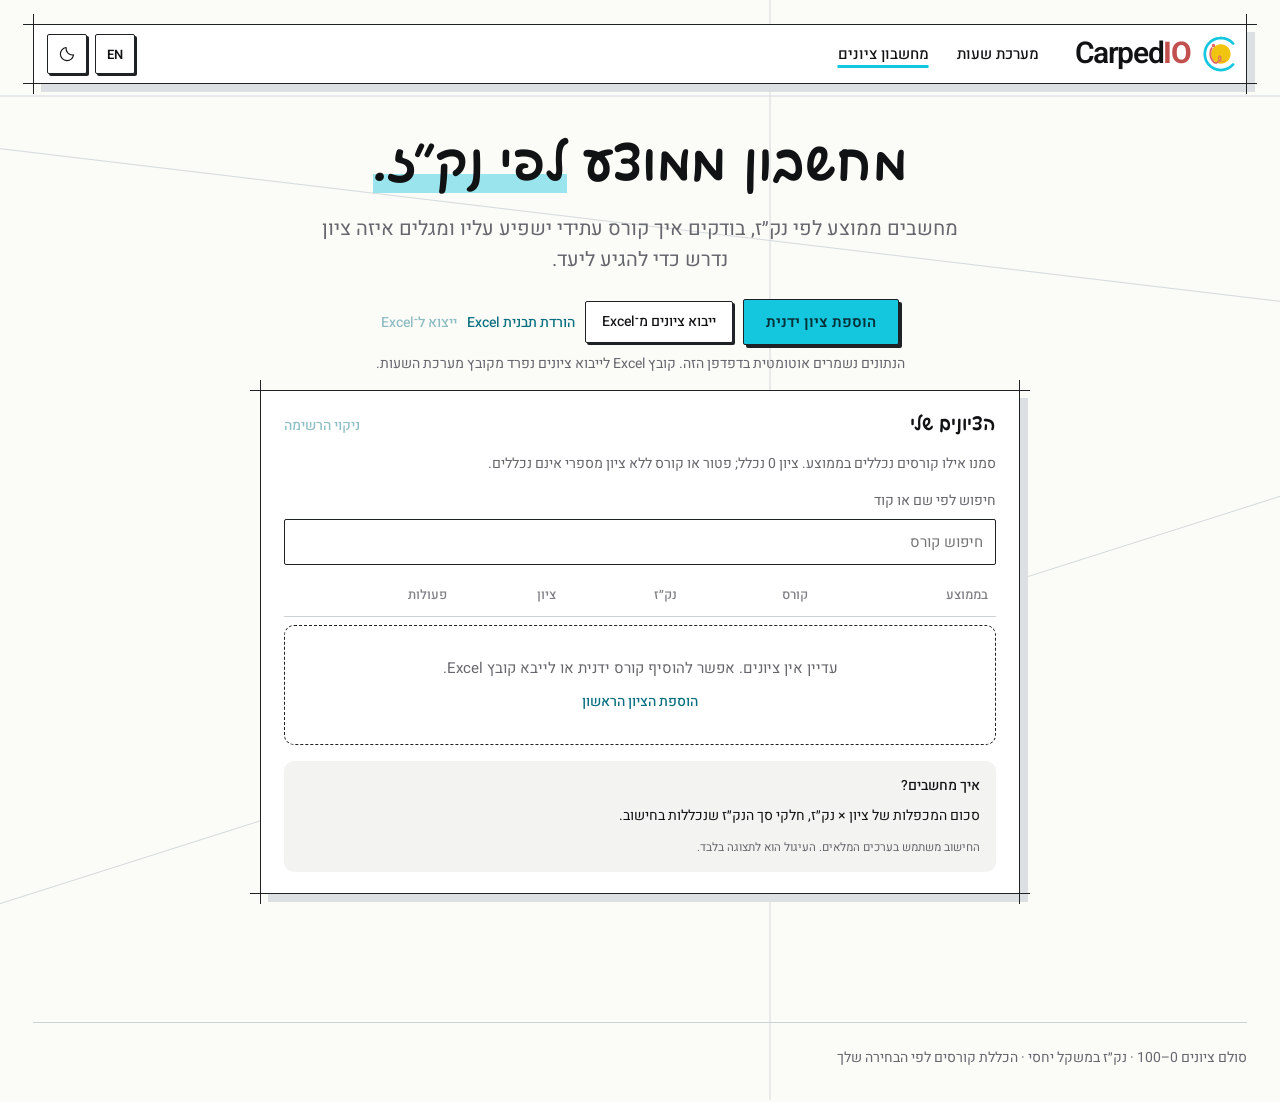
==== commit 9b17d691: "Enlarge the logo's script i and taper its tail The coral i was hard to see next to the C. It is redr" ====
--- a/web/grades.html
+++ b/web/grades.html
@@ -3,7 +3,7 @@
 <head>
   <meta charset="utf-8" /><meta name="viewport" content="width=device-width, initial-scale=1" />
   <meta name="color-scheme" content="light dark" /><title>CarpedIO — מחשבון ממוצע ציונים</title>
-  <link rel="icon" type="image/svg+xml" href="../assets/brand/favicon.svg?v=2" />
+  <link rel="icon" type="image/svg+xml" href="../assets/brand/favicon.svg?v=3" />
   <link rel="stylesheet" href="styles/base.css" /><link rel="stylesheet" href="styles/cobalt.css" /><link rel="stylesheet" href="styles/grades.css" />
   <link rel="stylesheet" href="styles/brand.css" /><link rel="stylesheet" href="styles/sketch.css" />
   <script src="scripts/brand-storage.js"></script>
--- a/web/styles/grades.css
+++ b/web/styles/grades.css
@@ -2,7 +2,7 @@
 .grades-page main,.grade-header {width:min(1400px,92%);margin-inline:auto}
 .grade-header {display:flex;align-items:center;justify-content:space-between;gap:20px;padding:24px 0;border-bottom:1px solid var(--line)}
 .grade-brand {display:flex;align-items:baseline;gap:12px;font-size:32px;font-weight:600;color:var(--ink)}
-.grade-brand span {font-size:12px;font-weight:400;color:var(--muted)}
+.grade-brand>span {font-size:12px;font-weight:400;color:var(--muted)}
 .grade-header nav {display:flex;gap:10px;flex-wrap:wrap}
 .grade-header nav a {padding:9px 16px;border-radius:999px;font-size:14px}
 .grade-header [aria-current=page] {background:var(--accent-soft);color:var(--accent)}
@@ -83,7 +83,7 @@
 .grade-preview .invalid-row {background:var(--error-bg)}
 #commit-import {width:100%;margin-top:16px}
 [hidden] {display:none!important}
-@media(max-width:1000px) {.grade-layout,.grade-analysis-grid {grid-template-columns:1fr}.grade-brand span {display:none}}
+@media(max-width:1000px) {.grade-layout,.grade-analysis-grid {grid-template-columns:1fr}.grade-brand>span {display:none}}
 @media(max-width:600px) {
   .grade-header {flex-wrap:wrap;gap:12px;padding:16px 0}.grade-header nav {order:3;width:100%;font-size:12px}.grade-header nav a {padding:8px 14px}
   .grade-intro {display:block;margin-top:32px}.grade-intro>p {margin-top:18px;font-size:14px}
